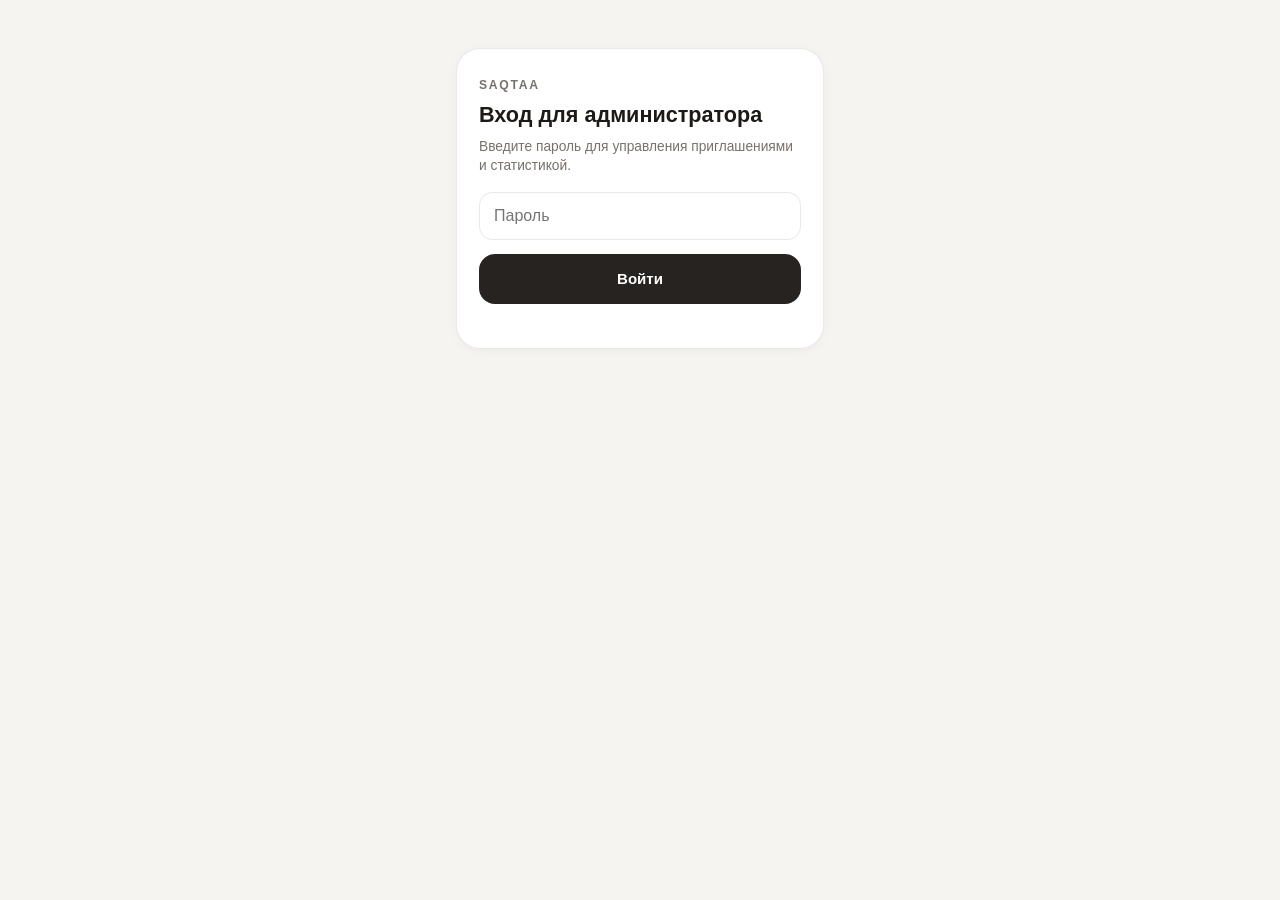
==== admin.html @ 3c988d43 "feat: add 6 new designs (uzatu, uzatu2, tusau2, jubilee, lavender, sunset) and animate all 12 themes" ====
<!DOCTYPE html>
<html lang="ru">
<head>
<meta charset="UTF-8">
<meta name="viewport" content="width=device-width, initial-scale=1, viewport-fit=cover">
<meta name="robots" content="noindex,nofollow">
<meta name="theme-color" content="#F5F4F1">
<meta name="apple-mobile-web-app-capable" content="yes">
<meta name="apple-mobile-web-app-status-bar-style" content="default">
<meta name="apple-mobile-web-app-title" content="SAQTAA">
<link rel="manifest" href="manifest.webmanifest">
<title>SAQTAA · Панель администратора</title>
<meta name="referrer" content="no-referrer">
<style>
:root{
  --bg:#F5F4F1;
  --card:#FFFFFF;
  --card-soft:#FAF9F7;
  --input:#F3F2EE;
  --ink:#1C1917;
  --ink2:#78716C;
  --ink3:#A8A29E;
  --hair:rgba(28,25,23,.09);
  --hair2:rgba(28,25,23,.14);
  --accent:#262320;
  --accent-ink:#FFFFFF;
  --em:#0F4A38;
  --gold:#B98E45;
  --green:#3C9D68;
  --green-bg:#E3F5E9;
  --green-ink:#166534;
  --amber-bg:#FEF3C7;
  --amber-ink:#92400E;
  --muted-bg:#EFECE6;
  --muted-ink:#6B655E;
  --red:#D65A5A;
  --red-ink:#DC2626;
  --shadow:0 2px 10px rgba(28,25,23,.04);
  --nav-bg:rgba(255,255,255,.94);
}
body[data-theme="dark"]{
  --bg:#141312;
  --card:#1E1D1B;
  --card-soft:#252320;
  --input:#2A2825;
  --ink:#F5F4F1;
  --ink2:#A8A29E;
  --ink3:#78716C;
  --hair:rgba(255,255,255,.09);
  --hair2:rgba(255,255,255,.15);
  --accent:#F5F4F1;
  --accent-ink:#1C1917;
  --green-bg:rgba(60,157,104,.18);
  --green-ink:#6EE7B7;
  --amber-bg:rgba(217,119,6,.2);
  --amber-ink:#FCD34D;
  --muted-bg:rgba(255,255,255,.08);
  --muted-ink:#A8A29E;
  --shadow:0 4px 16px rgba(0,0,0,.28);
  --nav-bg:rgba(30,29,27,.94);
}
*{margin:0;padding:0;box-sizing:border-box;-webkit-tap-highlight-color:transparent}
body{
  font-family:-apple-system,BlinkMacSystemFont,"SF Pro Text","Inter","Segoe UI",Roboto,sans-serif;
  background:var(--bg);
  color:var(--ink);
  line-height:1.42;
  padding-bottom:calc(88px + env(safe-area-inset-bottom));
  -webkit-font-smoothing:antialiased;
  transition:background .2s,color .2s;
}
[hidden]{display:none!important}

/* App Shell */
.app-shell{max-width:1080px;margin:0 auto;padding:12px 16px 24px}
.app-topbar{
  display:flex;align-items:center;justify-content:space-between;gap:12px;
  padding:8px 2px 14px;
}
.brand-wrap{display:flex;flex-direction:column}
.brand-logo{font-size:1.25rem;font-weight:800;letter-spacing:.08em;color:var(--ink);line-height:1.1}
.brand-sub{font-size:.78rem;color:var(--ink2);font-weight:500;margin-top:2px}
.top-actions{display:flex;align-items:center;gap:8px}
.icon-pill{
  height:36px;padding:0 12px;border-radius:999px;border:1px solid var(--hair);
  background:var(--card);color:var(--ink);font:inherit;font-size:.78rem;font-weight:600;
  display:inline-flex;align-items:center;gap:6px;cursor:pointer;box-shadow:var(--shadow);
}
.icon-pill:active{transform:scale(.97)}

/* Screen Headers */
.screen-head{display:flex;align-items:center;justify-content:space-between;gap:10px;margin-bottom:14px}
.screen-title{font-size:1.75rem;font-weight:800;letter-spacing:-.02em;color:var(--ink);line-height:1.15}
.back-head{display:flex;align-items:center;justify-content:space-between;gap:10px;margin-bottom:16px}
.back-btn{
  width:38px;height:38px;border-radius:12px;border:1px solid var(--hair);background:var(--card);
  color:var(--ink);display:inline-flex;align-items:center;justify-content:center;cursor:pointer;flex-shrink:0;
}
.back-title{font-size:1.25rem;font-weight:700;color:var(--ink);text-align:center;flex:1}

/* Cards & Surfaces */
.card{
  background:var(--card);border:1px solid var(--hair);border-radius:20px;
  padding:16px;margin-bottom:14px;box-shadow:var(--shadow);
}
.card-flush{
  background:var(--card);border:1px solid var(--hair);border-radius:20px;
  overflow:hidden;margin-bottom:14px;box-shadow:var(--shadow);
}
.section-row{display:flex;align-items:center;justify-content:space-between;margin:18px 2px 10px}
.section-row h2{font-size:1.08rem;font-weight:700;color:var(--ink)}
.section-link{border:0;background:none;color:var(--ink2);font:inherit;font-size:.85rem;font-weight:600;cursor:pointer;display:inline-flex;align-items:center;gap:4px}

/* Home Summary Tiles */
.kpi-grid{display:grid;grid-template-columns:1fr 1fr;gap:12px;margin-bottom:14px}
.kpi-card{
  background:var(--card);border:1px solid var(--hair);border-radius:18px;
  padding:14px 16px;display:flex;align-items:center;gap:12px;box-shadow:var(--shadow);
}
.kpi-ico{
  width:38px;height:38px;border-radius:12px;background:var(--input);color:var(--ink2);
  display:flex;align-items:center;justify-content:center;flex-shrink:0;
}
.kpi-meta span{display:block;font-size:.76rem;color:var(--ink2);font-weight:500}
.kpi-meta b{display:block;font-size:1.5rem;font-weight:800;color:var(--ink);line-height:1.15;margin-top:2px}

/* Primary & Secondary Buttons */
.btn{
  display:flex;align-items:center;justify-content:center;gap:8px;width:100%;
  min-height:50px;border:0;border-radius:16px;font:inherit;font-weight:700;font-size:.94rem;
  cursor:pointer;text-decoration:none;padding:10px 16px;text-align:center;transition:transform .12s,opacity .15s;
}
.btn:active{transform:scale(.98)}
.btn:disabled{opacity:.55;cursor:wait}
.btn.primary{background:var(--accent);color:var(--accent-ink)}
.btn.secondary{background:var(--input);color:var(--ink);border:1px solid var(--hair)}
.btn.outline{background:transparent;color:var(--ink);border:1px solid var(--hair2)}
.btn.emerald{background:#0F4A38;color:#FFFFFF}
.btn.wa{background:#197A42;color:#FFFFFF}
.btn.danger{background:transparent;color:var(--red-ink);border:1px solid rgba(220,38,38,.28)}
.btn-sm{min-height:38px;padding:6px 12px;font-size:.8rem;border-radius:12px;width:auto}

/* Order List Rows (Home & Orders) */
.order-row{
  display:flex;align-items:center;justify-content:space-between;gap:10px;
  padding:14px 16px;border-bottom:1px solid var(--hair);cursor:pointer;transition:background .12s;
}
.order-row:last-child{border-bottom:0}
.order-row:active{background:var(--input)}
.order-row-main{min-width:0;flex:1}
.order-row-title{font-size:.96rem;font-weight:700;color:var(--ink);white-space:nowrap;overflow:hidden;text-overflow:ellipsis}
.order-row-sub{font-size:.78rem;color:var(--ink2);margin-top:3px;display:flex;align-items:center;gap:8px;flex-wrap:wrap}
.order-row-right{display:flex;align-items:center;gap:8px;flex-shrink:0}
.pill{font-size:.72rem;font-weight:700;padding:4px 10px;border-radius:999px;white-space:nowrap}
.pill.active{background:var(--green-bg);color:var(--green-ink)}
.pill.draft{background:var(--amber-bg);color:var(--amber-ink)}
.pill.done{background:var(--muted-bg);color:var(--muted-ink)}
.chev{color:var(--ink3);font-size:1.05rem;line-height:1}

/* Expanded Order Card in Orders Tab */
.order-card{
  background:var(--card);border:1px solid var(--hair);border-radius:18px;
  padding:14px 16px;margin-bottom:10px;box-shadow:var(--shadow);
}
.order-card-top{display:flex;align-items:flex-start;justify-content:space-between;gap:10px;cursor:pointer}
.order-card-actions{
  display:grid;grid-template-columns:repeat(2,1fr);gap:8px;
  margin-top:12px;padding-top:12px;border-top:1px solid var(--hair);
}
.act-btn{
  min-height:40px;border-radius:12px;border:1px solid var(--hair);background:var(--card-soft);
  color:var(--ink);font:inherit;font-size:.78rem;font-weight:600;cursor:pointer;
  display:flex;align-items:center;justify-content:center;gap:5px;text-decoration:none;padding:6px 8px;
}
.act-btn.dark{background:var(--accent);color:var(--accent-ink);border-color:transparent}
.act-btn.wa{background:var(--green-bg);color:var(--green-ink);border-color:transparent}
.act-btn.del{color:var(--red-ink);grid-column:1/-1}

/* Search & Filter Chips */
.search-wrap{position:relative;margin-bottom:12px}
.search-wrap svg{position:absolute;left:14px;top:50%;transform:translateY(-50%);color:var(--ink2);pointer-events:none}
.search-input{
  width:100%;height:46px;border-radius:14px;border:1px solid var(--hair);
  background:var(--card);color:var(--ink);padding:0 14px 0 40px;font:inherit;font-size:16px;
}
.chips{display:flex;gap:8px;overflow-x:auto;padding-bottom:4px;margin-bottom:12px;scrollbar-width:none}
.chips::-webkit-scrollbar{display:none}
.chip{
  border:1px solid var(--hair);background:var(--card);color:var(--ink2);
  border-radius:999px;padding:7px 14px;font:inherit;font-size:.8rem;font-weight:600;
  cursor:pointer;white-space:nowrap;flex-shrink:0;
}
.chip.on{background:var(--accent);color:var(--accent-ink);border-color:var(--accent)}

/* Forms & Inputs */
label.lbl{display:block;font-size:.78rem;font-weight:600;color:var(--ink2);margin:12px 0 6px}
label.lbl:first-child{margin-top:0}
input.inp,select.inp,textarea.inp{
  width:100%;min-height:48px;border:1px solid var(--hair);border-radius:14px;
  padding:10px 14px;font:inherit;font-size:16px;background:var(--card);color:var(--ink);
}
textarea.inp{min-height:96px;resize:vertical;line-height:1.45}
textarea.inp.inp-wrap{min-height:52px;resize:none;overflow:hidden;overflow-wrap:anywhere}
textarea.inp.inp-url{min-height:74px;resize:vertical;word-break:break-all;font-size:16px;line-height:1.45}
.srv-info-box{
  display:flex;align-items:center;justify-content:space-between;gap:10px;
  margin-top:10px;padding:10px 12px;border-radius:12px;
  background:var(--card-soft);border:1px solid var(--hair);font-size:.78rem;color:var(--ink2);
}
.srv-info-box button{
  flex-shrink:0;border:1px solid var(--hair);background:var(--card);color:var(--ink);
  border-radius:10px;padding:6px 10px;font:inherit;font-size:.75rem;font-weight:700;cursor:pointer;
}
input.inp:focus,select.inp:focus,textarea.inp:focus{outline:2px solid var(--accent);outline-offset:1px}
.row2{display:grid;grid-template-columns:1fr 1fr;gap:10px}
@media(max-width:460px){.row2{grid-template-columns:1fr}}
.row3{display:grid;grid-template-columns:1fr 1fr 1fr;gap:8px}
@media(max-width:540px){.row3{grid-template-columns:1fr}}
.hint{font-size:.75rem;color:var(--ink2);margin-top:6px;line-height:1.45}

/* Visual Template Picker Grid */
.tpl-grid{display:grid;grid-template-columns:repeat(2,1fr);gap:8px;margin-bottom:4px}
@media(min-width:600px){.tpl-grid{grid-template-columns:repeat(3,1fr)}}
.tpl-card{
  display:flex;align-items:center;gap:9px;text-align:left;
  padding:10px 11px;border-radius:14px;border:1.5px solid var(--hair);
  background:var(--card-soft);color:var(--ink);cursor:pointer;font:inherit;
  transition:border-color .15s,background .15s,transform .12s;
}
.tpl-card:active{transform:scale(.97)}
.tpl-card.on{
  border-color:var(--accent);background:var(--card);
  box-shadow:0 0 0 1px var(--accent),0 4px 12px rgba(0,0,0,.06);
}
.tpl-swatch{width:22px;height:22px;border-radius:50%;flex-shrink:0;border:1.5px solid rgba(255,255,255,.7);box-shadow:0 1px 4px rgba(0,0,0,.18)}
.tpl-info{min-width:0}
.tpl-name{display:block;font-size:.82rem;font-weight:700;line-height:1.15;white-space:nowrap;overflow:hidden;text-overflow:ellipsis}
.tpl-sub{display:block;font-size:.69rem;color:var(--ink2);margin-top:2px;white-space:nowrap;overflow:hidden;text-overflow:ellipsis}

/* Mobile Photo Picker */
.photo-drop{
  position:relative;display:flex;align-items:center;justify-content:center;gap:8px;
  min-height:52px;padding:12px 14px;border-radius:14px;
  border:1.5px dashed var(--hair2);background:var(--card-soft);
  color:var(--ink);font-size:.88rem;font-weight:700;cursor:pointer;text-align:center;
}
.photo-drop input[type=file]{position:absolute;inset:0;opacity:0;cursor:pointer;width:100%;height:100%}

/* Segmented Control (Language, RSVP) */
.seg{
  display:flex;gap:4px;background:var(--input);padding:4px;border-radius:14px;border:1px solid var(--hair);
}
.seg button{
  flex:1;min-height:40px;border:0;border-radius:11px;background:transparent;color:var(--ink2);
  font:inherit;font-size:.82rem;font-weight:600;cursor:pointer;padding:6px 8px;transition:all .15s;
}
.seg button.on{background:var(--accent);color:var(--accent-ink);box-shadow:0 1px 4px rgba(0,0,0,.12)}

/* Accordion for Advanced Constructor Fields */
.acc-btn{
  width:100%;display:flex;align-items:center;justify-content:space-between;gap:10px;
  background:var(--card);border:1px solid var(--hair);border-radius:16px;
  padding:14px 16px;font:inherit;font-size:.9rem;font-weight:700;color:var(--ink);
  cursor:pointer;margin-bottom:10px;box-shadow:var(--shadow);
}
.acc-body{padding-top:4px}
.prow{border:1px dashed var(--hair2);border-radius:14px;padding:12px;margin-bottom:10px;position:relative;background:var(--card-soft)}
.prow-acts{position:absolute;top:8px;right:8px;display:flex;align-items:center;gap:2px}
.prow-acts button{width:30px;height:30px;border:0;background:var(--card);border-radius:8px;font-size:.86rem;color:var(--ink2);cursor:pointer;display:inline-flex;align-items:center;justify-content:center;border:1px solid var(--hair)}
.prow-acts .del{color:var(--red-ink)}
.prow input{margin-bottom:6px;min-height:42px}
.prow .tm{max-width:130px}
.lblock+.lblock{border-top:1px dashed var(--hair2);margin-top:14px;padding-top:14px}
.lh{font-weight:700;color:var(--ink);font-size:.86rem;margin-bottom:6px}
.ptag{display:inline-block;font-size:.68rem;font-weight:700;color:var(--gold);margin:4px 0 2px}
.photo-preview{display:none;max-width:100%;max-height:180px;object-fit:contain;border-radius:12px;margin-top:10px;border:1px solid var(--hair)}

/* Editor Desktop Grid & Fullscreen Mobile Preview */
.editor-layout{display:grid;grid-template-columns:minmax(0,1fr) 390px;gap:18px;align-items:start}
.preview-panel{position:sticky;top:16px}
.preview-frame{width:100%;height:74vh;max-height:760px;border:1px solid var(--hair);border-radius:22px;background:#fff;overflow:hidden;box-shadow:var(--shadow)}
.preview-frame iframe{width:100%;height:100%;border:0;background:#fff}
.ed-sticky-bar{display:none}
@media(max-width:880px){
  .editor-layout{grid-template-columns:1fr}
  .preview-panel.mob-hidden{display:none}
  .preview-panel:not(.mob-hidden){
    position:fixed;inset:0;z-index:90;background:var(--bg);
    padding:calc(12px + env(safe-area-inset-top)) 12px calc(12px + env(safe-area-inset-bottom));
    display:flex;flex-direction:column;
  }
  .preview-panel:not(.mob-hidden) .card{
    flex:1;margin:0;display:flex;flex-direction:column;height:100%;padding:12px;
  }
  .preview-panel:not(.mob-hidden) .preview-frame{
    flex:1;height:auto;max-height:none;min-height:0;
  }
  .ed-sticky-bar{
    position:fixed;left:0;right:0;bottom:calc(62px + env(safe-area-inset-bottom));z-index:45;
    padding:8px 14px;background:var(--nav-bg);border-top:1px solid var(--hair);
    display:grid;grid-template-columns:1fr 1.5fr;gap:8px;
    backdrop-filter:blur(12px);-webkit-backdrop-filter:blur(12px);
  }
  .ed-sticky-bar[hidden]{display:none!important}
  body.has-ed-bar{padding-bottom:calc(150px + env(safe-area-inset-bottom))}
}
body.preview-open{overflow:hidden}
body.kb-open .bottom-nav,body.kb-open .ed-sticky-bar{display:none!important}

/* Statistics Screen (Donut + Breakdown + Guest List) */
.donut-card{display:flex;align-items:center;justify-content:space-between;gap:16px}
.donut-left h3{font-size:.85rem;font-weight:600;color:var(--ink2)}
.donut-total{font-size:2.4rem;font-weight:800;color:var(--ink);line-height:1.1;margin:4px 0}
.donut-sub{font-size:.8rem;color:var(--ink2)}
.donut-svg-wrap{position:relative;width:118px;height:118px;flex-shrink:0}
.donut-center{
  position:absolute;inset:0;display:flex;align-items:center;justify-content:center;
  font-size:1.35rem;font-weight:800;color:var(--ink);
}
.stat-legend{margin-top:16px;padding-top:14px;border-top:1px solid var(--hair);display:grid;gap:10px}
.stat-leg-row{display:flex;align-items:center;justify-content:space-between;font-size:.9rem}
.stat-leg-lbl{display:flex;align-items:center;gap:10px;color:var(--ink);font-weight:500}
.dot{width:10px;height:10px;border-radius:50%;flex-shrink:0}
.dot.yes{background:var(--green)}.dot.no{background:var(--red)}.dot.maybe{background:#B5B1AA}
.stat-leg-val{display:flex;align-items:center;gap:16px;font-variant-numeric:tabular-nums}
.stat-leg-val b{color:var(--ink);font-weight:700}
.stat-leg-val span{color:var(--ink2);font-size:.84rem;min-width:36px;text-align:right}

.menu-row{
  display:flex;align-items:center;justify-content:space-between;gap:12px;
  padding:15px 16px;border-bottom:1px solid var(--hair);cursor:pointer;
  background:transparent;border-left:0;border-right:0;border-top:0;width:100%;text-align:left;font:inherit;color:var(--ink);
}
.menu-row:last-child{border-bottom:0}
.menu-row:active{background:var(--input)}
.menu-row-l{display:flex;align-items:center;gap:12px;font-weight:600;font-size:.94rem}
.menu-row-r{display:flex;align-items:center;gap:6px;color:var(--ink2);font-size:.85rem}
.menu-row.danger{color:var(--red-ink)}

/* Guest list inside Stats */
.guest-row{
  display:flex;align-items:center;justify-content:space-between;gap:10px;
  padding:12px 0;border-bottom:1px solid var(--hair);
}
.guest-row:last-child{border-bottom:0}
.guest-name{font-size:.92rem;font-weight:700;color:var(--ink)}
.guest-meta{font-size:.76rem;color:var(--ink2);margin-top:2px}
.guest-del{border:0;background:none;color:var(--ink3);font-size:1rem;cursor:pointer;padding:6px}

/* Bottom Navigation (5 Tabs matching mockup) */
.bottom-nav{
  position:fixed;left:0;right:0;bottom:0;z-index:50;
  background:var(--nav-bg);backdrop-filter:blur(14px);-webkit-backdrop-filter:blur(14px);
  border-top:1px solid var(--hair);
  display:grid;grid-template-columns:repeat(5,1fr);
  padding:6px 4px calc(8px + env(safe-area-inset-bottom));
}
.bottom-nav button{
  border:0;background:none;color:var(--ink2);font:inherit;
  display:flex;flex-direction:column;align-items:center;justify-content:center;gap:3px;
  padding:4px 2px;cursor:pointer;position:relative;
}
.bottom-nav button svg{width:22px;height:22px;stroke:currentColor;fill:none;stroke-width:1.85}
.bottom-nav button span{font-size:.66rem;font-weight:600}
.bottom-nav button.on{color:var(--ink)}
.bottom-nav button.on span{font-weight:800}
.bottom-nav button.on svg{stroke-width:2.3}

/* Login Gate */
.gate{max-width:400px;margin:48px auto;padding:0 16px}
.gate-card{background:var(--card);border:1px solid var(--hair);border-radius:24px;padding:28px 22px;box-shadow:var(--shadow)}
.gate-card h2{font-size:1.35rem;font-weight:800;margin-bottom:6px;color:var(--ink)}
.gate-card p{font-size:.86rem;color:var(--ink2);margin-bottom:16px}

/* Toast & Errors */
.err{color:var(--red-ink);font-weight:600;font-size:.84rem;margin-top:8px}
.ok{color:var(--green-ink);font-weight:600;font-size:.84rem;margin-top:8px}
.out-area{width:100%;min-height:66px;font-size:.76rem;word-break:break-all;border:1px solid var(--hair);border-radius:12px;padding:10px;background:var(--input);color:var(--ink);font-family:monospace}
.toast{
  position:fixed;left:50%;bottom:calc(82px + env(safe-area-inset-bottom));translate:-50% 0;
  background:var(--ink);color:var(--bg);padding:10px 18px;border-radius:999px;
  font-size:.84rem;font-weight:600;opacity:0;pointer-events:none;transition:opacity .22s;
  z-index:80;max-width:90vw;text-align:center;box-shadow:0 8px 24px rgba(0,0,0,.22);
}
.toast.show{opacity:1}

/* Dress code visual editor */
.dc-wrap{margin-top:16px;padding-top:14px;border-top:1px dashed var(--hair2)}
.dc-auto-box,.dc-off-box{margin-top:10px;padding:12px 14px;border:1px solid var(--hair);border-radius:14px;background:var(--card-soft);display:flex;flex-direction:column;gap:10px}
.dc-auto-top{display:flex;align-items:center;justify-content:space-between;gap:8px;flex-wrap:wrap}
.dc-auto-title{font-size:.86rem;font-weight:700;color:var(--ink)}
.dc-auto-dots{display:flex;flex-wrap:wrap;gap:12px}
.dc-auto-dot{display:flex;align-items:center;gap:6px;font-size:.78rem;color:var(--ink2);font-weight:600}
.dc-pearl-mini{width:22px;height:22px;border-radius:50%;border:1.5px solid rgba(217,188,127,.85);box-shadow:0 3px 7px -2px rgba(0,0,0,.35),inset 0 1.5px 3px rgba(255,255,255,.65);flex-shrink:0}
.dc-sw-list{display:flex;flex-direction:column;gap:8px;margin-top:8px}
.dc-sw-row{display:grid;grid-template-columns:38px 1fr 1fr 32px;gap:8px;align-items:center;padding:8px;border:1px solid var(--hair);border-radius:12px;background:var(--card-soft)}
@media(max-width:440px){.dc-sw-row{grid-template-columns:36px 1fr 30px}.dc-sw-row .dc-sw-kz{grid-column:2/3}}
.dc-sw-pick{width:34px;height:34px;border-radius:50%;border:2px solid rgba(217,188,127,.9);box-shadow:0 4px 10px -3px rgba(0,0,0,.4),inset 0 2px 4px rgba(255,255,255,.65);cursor:pointer;position:relative;overflow:hidden;display:block;flex-shrink:0}
.dc-sw-pick input[type=color]{position:absolute;inset:-6px;width:48px;height:48px;opacity:0;cursor:pointer;border:0;padding:0}
.dc-sw-del{width:30px;height:30px;border-radius:8px;border:1px solid var(--hair);background:var(--card);color:var(--ink2);font-size:.9rem;cursor:pointer;display:grid;place-items:center}
.dc-sw-del:hover{color:var(--red-ink);border-color:var(--red-ink)}
.dc-acts{display:flex;flex-wrap:wrap;gap:8px;margin-top:10px}
</style>
</head>
<body>

<!-- ==================== ЭКРАН ВХОДА ==================== -->
<section class="gate" id="gate">
  <form class="gate-card" id="gateForm" autocomplete="off">
    <div style="font-size:.76rem;letter-spacing:.14em;font-weight:800;color:var(--ink2);margin-bottom:6px">SAQTAA</div>
    <h2>Вход для администратора</h2>
    <p id="gateHint">Введите пароль для управления приглашениями и статистикой.</p>
    <input class="inp" id="gatePw" type="password" placeholder="Пароль" autocomplete="current-password" required>
    <button class="btn primary" id="gateBtn" type="submit" style="margin-top:14px">Войти</button>
    <p class="err" id="gateErr" role="alert"></p>
    <textarea id="gateOut" class="out-area" readonly hidden style="margin-top:10px"></textarea>
  </form>
</section>

<!-- ==================== ОСНОВНОЕ ПРИЛОЖЕНИЕ ==================== -->
<main class="app-shell" id="appMain" hidden>

  <!-- Верхняя шапка -->
  <header class="app-topbar">
    <div class="brand-wrap">
      <div class="brand-logo">SAQTAA</div>
      <div class="brand-sub" id="topSub">Администратор</div>
    </div>
    <div class="top-actions">
      <button type="button" class="icon-pill" id="topPreviewBtn" hidden>👁️ Предпросмотр</button>
      <button type="button" class="icon-pill" id="topThemeBtn" title="Сменить тему">🌙</button>
    </div>
  </header>

  <!-- ==================== 1. ГЛАВНАЯ ==================== -->
  <section id="screenHome">
    <div class="screen-head">
      <h1 class="screen-title">Приглашения</h1>
    </div>

    <div class="kpi-grid">
      <div class="kpi-card">
        <div class="kpi-ico">
          <svg width="20" height="20" viewBox="0 0 24 24" fill="none" stroke="currentColor" stroke-width="1.9"><path d="M12 2L2 7l10 5 10-5-10-5z"/><path d="M2 17l10 5 10-5"/><path d="M2 12l10 5 10-5"/></svg>
        </div>
        <div class="kpi-meta">
          <span>Всего</span>
          <b id="homeTotalCount">0</b>
        </div>
      </div>
      <div class="kpi-card">
        <div class="kpi-ico">
          <svg width="20" height="20" viewBox="0 0 24 24" fill="none" stroke="currentColor" stroke-width="1.9"><circle cx="12" cy="12" r="9"/><path d="M9 12l2 2 4-4"/></svg>
        </div>
        <div class="kpi-meta">
          <span>Активных</span>
          <b id="homeActiveCount">0</b>
        </div>
      </div>
    </div>

    <button type="button" class="btn primary" id="homeCreateBtn">
      <svg width="18" height="18" viewBox="0 0 24 24" fill="none" stroke="currentColor" stroke-width="2.4"><path d="M12 5v14M5 12h14"/></svg>
      Создать приглашение
    </button>

    <div class="section-row">
      <h2>Последние заказы</h2>
      <button type="button" class="section-link" id="homeAllOrdersBtn">Все <span>›</span></button>
    </div>

    <div class="card-flush" id="homeRecentList">
      <div style="padding:20px;text-align:center;color:var(--ink2);font-size:.86rem">Заказов пока нет</div>
    </div>
  </section>

  <!-- ==================== 2. ЗАКАЗЫ ==================== -->
  <section id="screenOrders" hidden>
    <div class="screen-head">
      <h1 class="screen-title">Заказы</h1>
      <button type="button" class="btn secondary btn-sm" id="syncCloudHist">☁️ С сервера</button>
    </div>

    <div class="search-wrap">
      <svg width="18" height="18" viewBox="0 0 24 24" fill="none" stroke="currentColor" stroke-width="2"><circle cx="11" cy="11" r="7"/><path d="M21 21l-4.35-4.35"/></svg>
      <input class="search-input" id="histSearch" type="search" placeholder="Поиск по названию, дате или email…" autocomplete="off">
    </div>

    <div class="chips" id="orderFilterSeg">
      <button type="button" class="chip on" data-of="all">Все</button>
      <button type="button" class="chip" data-of="active">Активные</button>
      <button type="button" class="chip" data-of="draft">Черновики</button>
      <button type="button" class="chip" data-of="done">Завершённые</button>
    </div>

    <div id="historyList"></div>
  </section>

  <!-- ==================== 3. СОЗДАТЬ / РЕДАКТОР ==================== -->
  <section id="screenEditor" hidden>
    <div class="back-head">
      <button type="button" class="back-btn" id="edBackBtn" aria-label="Назад">
        <svg width="20" height="20" viewBox="0 0 24 24" fill="none" stroke="currentColor" stroke-width="2.2"><path d="M15 18l-6-6 6-6"/></svg>
      </button>
      <div class="back-title" id="activeOrderBadge">Создать приглашение</div>
      <button type="button" class="btn secondary btn-sm" id="fillDemoBtn">⚡ Пример</button>
    </div>

    <div class="editor-layout">
      <div>
        <!-- Основная карточка как на макете -->
        <div class="card">
          <label class="lbl" for="tpl">Шаблон</label>
          <div class="tpl-grid" id="tplGrid">
            <button type="button" class="tpl-card on" data-tpl="luxury"><span class="tpl-swatch" style="background:linear-gradient(135deg,#0B1511,#D9BC7F)"></span><span class="tpl-info"><span class="tpl-name">Luxury</span><span class="tpl-sub">Свадьба · Королевский</span></span></button>
            <button type="button" class="tpl-card" data-tpl="floral"><span class="tpl-swatch" style="background:linear-gradient(135deg,#7B2C3E,#F2C5B8)"></span><span class="tpl-info"><span class="tpl-name">Floral</span><span class="tpl-sub">Свадьба · Цветы</span></span></button>
            <button type="button" class="tpl-card" data-tpl="qazaq"><span class="tpl-swatch" style="background:linear-gradient(135deg,#7C2230,#D9BC7F)"></span><span class="tpl-info"><span class="tpl-name">Qazaq</span><span class="tpl-sub">Той · Орнамент</span></span></button>
            <button type="button" class="tpl-card" data-tpl="editorial"><span class="tpl-swatch" style="background:linear-gradient(135deg,#141414,#F3EFE5)"></span><span class="tpl-info"><span class="tpl-name">Editorial</span><span class="tpl-sub">Юбилей · Журнал</span></span></button>
            <button type="button" class="tpl-card" data-tpl="emerald"><span class="tpl-swatch" style="background:linear-gradient(135deg,#0E4D3C,#D9BC7F)"></span><span class="tpl-info"><span class="tpl-name">Emerald</span><span class="tpl-sub">День рождения</span></span></button>
            <button type="button" class="tpl-card" data-tpl="tusau"><span class="tpl-swatch" style="background:linear-gradient(135deg,#734B18,#F3D08A)"></span><span class="tpl-info"><span class="tpl-name">Tusau</span><span class="tpl-sub">Тұсау кесер</span></span></button>
            <button type="button" class="tpl-card" data-tpl="uzatu"><span class="tpl-swatch" style="background:linear-gradient(135deg,#ECDAD0,#AF7C48)"></span><span class="tpl-info"><span class="tpl-name">Қыз ұзату</span><span class="tpl-sub">Шёлк · Шолпы</span></span></button>
            <button type="button" class="tpl-card" data-tpl="uzatu2"><span class="tpl-swatch" style="background:linear-gradient(135deg,#4D1628,#E9C496)"></span><span class="tpl-info"><span class="tpl-name">Қыз ұзату 2</span><span class="tpl-sub">Гранат · Шымылдық</span></span></button>
            <button type="button" class="tpl-card" data-tpl="tusau2"><span class="tpl-swatch" style="background:linear-gradient(135deg,#E1EEF6,#17324A)"></span><span class="tpl-info"><span class="tpl-name">Тұсаукесер 2</span><span class="tpl-sub">Ақ жол · Шаңырақ</span></span></button>
            <button type="button" class="tpl-card" data-tpl="jubilee"><span class="tpl-swatch" style="background:linear-gradient(135deg,#FAF6EE,#A57F3E)"></span><span class="tpl-info"><span class="tpl-name">Юбилей · Жемчуг</span><span class="tpl-sub">Классика · Золото</span></span></button>
            <button type="button" class="tpl-card" data-tpl="lavender"><span class="tpl-swatch" style="background:linear-gradient(135deg,#EFE6F6,#9B6FB0)"></span><span class="tpl-info"><span class="tpl-name">ДР · Лаванда</span><span class="tpl-sub">Пастель · Бабочки</span></span></button>
            <button type="button" class="tpl-card" data-tpl="sunset"><span class="tpl-swatch" style="background:linear-gradient(135deg,#F7DFC9,#C45E2C)"></span><span class="tpl-info"><span class="tpl-name">ДР · Закат</span><span class="tpl-sub">Golden Hour · Терракота</span></span></button>
          </div>
          <select class="inp" id="tpl" hidden>
            <option value="luxury">Luxury · свадьба</option>
            <option value="floral">Floral · свадьба</option>
            <option value="qazaq">Qazaq · семейный той</option>
            <option value="editorial">Editorial · юбилей</option>
            <option value="emerald">Emerald · день рождения</option>
            <option value="tusau">Tusau · тұсау кесер</option>
            <option value="uzatu">Қыз ұзату · Шёлк</option>
            <option value="uzatu2">Қыз ұзату 2 · Алтын Ұя</option>
            <option value="tusau2">Тұсаукесер 2 · Ақ жол</option>
            <option value="jubilee">Юбилей · Жемчуг</option>
            <option value="lavender">ДР · Лаванда</option>
            <option value="sunset">ДР · Закат</option>
          </select>

          <label class="lbl">Язык</label>
          <div class="seg" id="langSeg">
            <button type="button" data-l="ru" class="on">Русский</button>
            <button type="button" data-l="kz">Қазақша</button>
            <button type="button" data-l="both">Оба</button>
          </div>

          <label class="lbl" for="n">Название события / Имена</label>
          <input class="inp" id="n" type="text" maxlength="120" placeholder="Например: Ерасыл & Аяулым" autocomplete="off">

          <div id="bigWrap" hidden>
            <label class="lbl" for="b">Возраст юбиляра на обложке</label>
            <input class="inp" id="b" type="text" maxlength="4" placeholder="50" inputmode="numeric">
          </div>

          <label class="lbl" for="d">Дата мероприятия</label>
          <input class="inp" id="d" type="date">

          <div class="row2">
            <div>
              <label class="lbl" for="s">Время начала</label>
              <input class="inp" id="s" type="time">
            </div>
            <div>
              <label class="lbl" for="e">Окончание</label>
              <input class="inp" id="e" type="time">
            </div>
          </div>

          <label class="lbl" for="ve">Место проведения (зал / ресторан)</label>
          <input class="inp" id="ve" type="text" maxlength="120" placeholder="Ресторан «Салтанат»" autocomplete="off">

          <label class="lbl" for="ad">Адрес (город, улица)</label>
          <textarea class="inp inp-wrap" id="ad" rows="2" maxlength="160" placeholder="г. Алматы, пр. Достык, 180" autocomplete="off"></textarea>

          <!-- Дресс-код: всегда на виду, можно редактировать или убрать полностью -->
          <div class="dc-wrap">
            <label class="lbl" style="margin-top:0">👗 Дресс-код для гостей</label>
            <div class="seg" id="dcSeg">
              <button type="button" data-dc="auto" class="on">По шаблону</button>
              <button type="button" data-dc="custom">✏️ Изменить</button>
              <button type="button" data-dc="off">🚫 Убрать</button>
            </div>

            <div class="dc-auto-box" id="dcAutoBox">
              <div class="dc-auto-top">
                <span class="dc-auto-title" id="dcAutoTitle">Дресс-код: Black Tie &amp; Gold</span>
                <button type="button" class="btn secondary btn-sm" id="dcEditFromAutoBtn" style="min-height:34px;padding:6px 12px;font-size:.78rem">✏️ Редактировать</button>
              </div>
              <div class="dc-auto-dots" id="dcAutoDots"></div>
            </div>

            <div id="dcCustomBox" hidden style="margin-top:10px;padding:12px;border:1px dashed var(--hair2);border-radius:14px">
              <label class="lbl" for="dcPal" style="margin-top:0">Готовая палитра оттенков</label>
              <select class="inp" id="dcPal">
                <option value="">По выбранному шаблону</option>
                <option value="gold">Изумруд · Золото · Шампань (Luxury)</option>
                <option value="pastel">Пудра · Айвори · Шалфей (Floral)</option>
                <option value="bordo">Бордо · Золото · Молочный (Qazaq)</option>
                <option value="mono">Монохром: Чёрный · Серебро (Editorial)</option>
                <option value="emerald">Изумруд · Золото · Жемчуг (Emerald)</option>
                <option value="warm">Тёплый: Крем · Медовый · Терракота (Tusau)</option>
                <option value="uzatu">Айвори · Пыльная роза · Шампань (Қыз ұзату)</option>
                <option value="uzatu2">Гранат · Шампань · Жемчуг (Қыз ұзату 2)</option>
                <option value="tusau2">Белый шёлк · Золото · Небесный (Тұсаукесер)</option>
                <option value="jubilee">Айвори · Золото · Олива (Юбилей · Жемчуг)</option>
                <option value="lavender">Лаванда · Жемчуг · Роза (Лаванда)</option>
                <option value="sunset">Терракота · Крем · Олива (Закат)</option>
                <option value="none">Без кружков (только текст дресс-кода)</option>
              </select>

              <label class="lbl" for="dcRu">Заголовок (RU)</label>
              <input class="inp" id="dcRu" type="text" maxlength="80" placeholder="Дресс-код: Black Tie & Gold" autocomplete="off">
              <label class="lbl" for="dcKz">Атауы (ҚАЗ)</label>
              <input class="inp" id="dcKz" type="text" maxlength="80" placeholder="Дресс-код: Классика және алтын" autocomplete="off">

              <label class="lbl" for="dcSubRu">Подзаголовок (RU, можно очистить)</label>
              <input class="inp" id="dcSubRu" type="text" maxlength="140" placeholder="Будем признательны, если вы поддержите оттенки торжества:" autocomplete="off">
              <label class="lbl" for="dcSubKz">Қосымша мәтін (ҚАЗ, бос қалдыруға болады)</label>
              <input class="inp" id="dcSubKz" type="text" maxlength="140" placeholder="Мереке реңктерін қолдасаңыз, риза боламыз:" autocomplete="off">

              <label class="lbl">Кружки оттенков (нажмите на кружок, чтобы выбрать цвет)</label>
              <div class="dc-sw-list" id="dcSwList"></div>
              <div class="dc-acts">
                <button type="button" class="btn secondary btn-sm" id="dcAddSwBtn" style="min-height:36px">+ Добавить цвет</button>
                <button type="button" class="btn secondary btn-sm" id="dcClearSwBtn" style="min-height:36px">Убрать кружки</button>
                <button type="button" class="btn secondary btn-sm" id="dcResetTplBtn" style="min-height:36px">↺ Сбросить по шаблону</button>
              </div>
            </div>

            <div class="dc-off-box" id="dcOffBox" hidden>
              <span style="font-size:.84rem;color:var(--ink2)">🚫 Дресс-код полностью убран — этот блок не будет отображаться в приглашении.</span>
            </div>
          </div>
        </div>

        <!-- Раскрывающийся блок: Фото, 2ГИС, Тексты и Программа -->
        <button type="button" class="acc-btn" id="accMediaBtn">
          <span>📸 Фото, 2ГИС, тексты и программа</span>
          <span id="accMediaChev">▾</span>
        </button>
        <div class="card acc-body" id="accMediaWrap" hidden>
          <label class="lbl" for="photoFile" style="margin-top:0">Фотография с телефона</label>
          <div class="photo-drop">
            <span>📷 Выбрать фото из галереи</span>
            <input id="photoFile" type="file" accept="image/*">
          </div>
          <img id="photoPreview" class="photo-preview" alt="Предпросмотр фото">
          <p class="hint" id="photoStatus">Выберите фото — оно сожмётся и автоматически загрузится на Google Диск.</p>
          <div style="display:flex;gap:8px;flex-wrap:wrap;margin-top:8px">
            <button class="btn secondary btn-sm" id="retryPhotoBtn" type="button" hidden>🔄 Повторить в облако</button>
            <button class="btn secondary btn-sm" id="clearPhoto" type="button">🗑️ Убрать фото</button>
          </div>

          <label class="lbl" for="p">Прямая ссылка на фото (подставляется сама)</label>
          <textarea class="inp inp-wrap" id="p" rows="2" placeholder="https://…/photo.jpg" inputmode="url" autocomplete="off"></textarea>

          <label class="lbl" for="g">Ссылка 2ГИС (необязательно)</label>
          <textarea class="inp inp-wrap" id="g" rows="2" placeholder="https://go.2gis.com/…" inputmode="url" autocomplete="off"></textarea>

          <label class="lbl" for="h">Хештег (необязательно)</label>
          <input class="inp" id="h" type="text" maxlength="60" placeholder="#SAQTAA2026" autocomplete="off">

          <div style="margin-top:14px;padding-top:14px;border-top:1px dashed var(--hair2)">
            <div id="txt"></div>
            <p class="hint">Подсказка: <code>{names}</code> в тексте автоматически заменится на имена.</p>
          </div>

          <div style="margin-top:14px;padding-top:14px;border-top:1px dashed var(--hair2)">
            <label class="lbl" style="margin-top:0">Программа вечера</label>
            <div id="prog"></div>
            <button class="btn secondary" id="addRow" type="button" style="min-height:42px">+ Добавить пункт программы</button>
          </div>
        </div>

        <!-- Раскрывающийся блок: RSVP и Email клиента -->
        <button type="button" class="acc-btn" id="accRsvpBtn">
          <span>✉️ Ответы гостей (RSVP) и почта клиента</span>
          <span id="accRsvpChev">▾</span>
        </button>
        <div class="card acc-body" id="accRsvpWrap" hidden>
          <label class="lbl">Способ сбора ответов</label>
          <div class="seg" id="rsvpSeg" style="flex-wrap:wrap">
            <button type="button" data-r="saqtaa" class="on">Gmail SAQTAA</button>
            <button type="button" data-r="ejs">EmailJS</button>
            <button type="button" data-r="none">Без RSVP</button>
          </div>

          <div id="rsvpEmailCommon">
            <label class="lbl" for="clientEmail">Email клиента (куда приходят ответы гостей)</label>
            <input class="inp" id="clientEmail" type="email" placeholder="client@gmail.com" inputmode="email" autocomplete="off">
            <p class="hint">Клиенту не нужна регистрация — письма с ответами приходят автоматически.</p>
          </div>

          <div class="srv-info-box" id="rsvpSrvInfo">
            <span id="rsvpSrvInfoTxt">✓ Сервер SAQTAA подключён</span>
            <button type="button" id="goToRsvpSettingsBtn">⚙️ Настройки</button>
          </div>

          <div style="margin-top:12px;padding-top:12px;border-top:1px dashed var(--hair2)">
            <label class="lbl" for="old">Загрузить данные из старой ссылки</label>
            <textarea class="inp inp-wrap" id="old" rows="2" placeholder="https://…/invite.html#…" autocomplete="off"></textarea>
            <button class="btn secondary btn-sm" id="loadOld" type="button" style="min-height:42px;margin-top:8px;width:100%">Загрузить из ссылки</button>
            <p class="err" id="oldErr" hidden></p>
          </div>
        </div>

        <div style="display:none"><input id="base" type="url" autocomplete="off"></div>

        <!-- Главные кнопки создания -->
        <button class="btn primary" id="make" type="button" style="min-height:54px;font-size:1rem">Создать</button>
        <button class="btn secondary" id="saveDraftBtn" type="button" style="margin-top:8px">Сохранить как черновик</button>
        <p class="err" id="mkErr" hidden></p>
        <p class="hint" id="saveState" style="text-align:center;margin-top:8px">Автосохранение включено</p>

        <!-- Результат (ссылки для клиента) -->
        <div class="card" id="result" style="margin-top:14px" hidden>
          <label class="lbl" for="out" style="margin-top:0">🔗 Ссылка приглашения (для гостей)</label>
          <textarea id="out" class="out-area" readonly></textarea>
          <p class="ok" id="len"></p>
          <div class="row2" style="margin-top:8px">
            <button class="btn secondary btn-sm" id="copy" type="button" style="width:100%;min-height:44px">📋 Скопировать</button>
            <a class="btn secondary btn-sm" id="open" target="_blank" rel="noopener" style="width:100%;min-height:44px">👁️ Открыть</a>
          </div>
          <div class="row2" style="margin-top:8px">
            <button class="btn outline btn-sm" id="sh" type="button" style="width:100%;min-height:42px;font-size:.82rem">✂️ Сократить (is.gd)</button>
            <button class="btn outline btn-sm" id="shareInviteBtn" type="button" style="width:100%;min-height:42px;font-size:.82rem">📤 Поделиться</button>
          </div>
          <p class="err" id="shErr" hidden></p>
          <div id="shBox" style="margin-top:8px" hidden>
            <input class="inp" id="shOut" type="text" readonly>
            <button class="btn secondary btn-sm" id="shCopy" type="button" style="margin-top:6px;width:100%">Скопировать короткую</button>
          </div>

          <div id="statsBox" style="margin-top:14px;padding-top:14px;border-top:1px dashed var(--hair2)" hidden>
            <label class="lbl" for="statsOut" style="margin-top:0">📊 Ссылка статистики для клиента</label>
            <textarea id="statsOut" class="out-area" readonly></textarea>
            <div class="row2" style="margin-top:8px">
              <button class="btn secondary btn-sm" id="copyStats" type="button" style="width:100%;min-height:44px">📋 Скопировать</button>
              <a class="btn secondary btn-sm" id="openStats" target="_blank" rel="noopener" style="width:100%;min-height:44px">📊 Открыть</a>
            </div>
          </div>

          <a class="btn wa" id="wa" target="_blank" rel="noopener" style="margin-top:12px">📲 Отправить клиенту в WhatsApp</a>
        </div>
      </div>

      <!-- Живой предпросмотр (справа на ПК, по кнопке на телефоне) -->
      <div class="preview-panel mob-hidden" id="previewBox">
        <div class="card" style="padding:12px">
          <div style="display:flex;align-items:center;justify-content:space-between;margin-bottom:8px">
            <strong style="font-size:.88rem">👁️ Живой предпросмотр</strong>
            <button class="btn secondary btn-sm" id="mobBackBtn" type="button">✕ Закрыть</button>
          </div>
          <div class="preview-frame"><iframe id="livePreview" title="Предпросмотр приглашения" loading="lazy"></iframe></div>
        </div>
      </div>
    </div>
  </section>

  <!-- ==================== 4. СТАТИСТИКА ==================== -->
  <section id="screenStats" hidden>
    <div class="screen-head">
      <h1 class="screen-title">Статистика</h1>
      <button type="button" class="btn secondary btn-sm" id="statsRefreshBtn">↻ Обновить</button>
    </div>

    <div style="margin-bottom:14px">
      <select class="inp" id="statsOrderSelect" aria-label="Выберите заказ"></select>
    </div>

    <!-- Карточка с кольцевой диаграммой 1-в-1 как на макете -->
    <div class="card">
      <div class="donut-card">
        <div class="donut-left">
          <h3>Ответы RSVP</h3>
          <div class="donut-total" id="stTotal">0</div>
          <div class="donut-sub">всего</div>
        </div>
        <div class="donut-svg-wrap">
          <svg viewBox="0 0 120 120" width="118" height="118">
            <circle cx="60" cy="60" r="46" fill="none" stroke="var(--input)" stroke-width="14"/>
            <circle id="arcYes" cx="60" cy="60" r="46" fill="none" stroke="#3C9D68" stroke-width="14" stroke-dasharray="0 289" transform="rotate(-90 60 60)" stroke-linecap="butt"/>
            <circle id="arcNo" cx="60" cy="60" r="46" fill="none" stroke="#D65A5A" stroke-width="14" stroke-dasharray="0 289" transform="rotate(-90 60 60)" stroke-linecap="butt"/>
            <circle id="arcMaybe" cx="60" cy="60" r="46" fill="none" stroke="#B5B1AA" stroke-width="14" stroke-dasharray="0 289" transform="rotate(-90 60 60)" stroke-linecap="butt"/>
          </svg>
          <div class="donut-center" id="stDonutNum">0</div>
        </div>
      </div>

      <div class="stat-legend">
        <div class="stat-leg-row">
          <div class="stat-leg-lbl"><span class="dot yes"></span>Придут <small id="stYesGuestsNote" style="color:var(--ink2)"></small></div>
          <div class="stat-leg-val"><b id="stYes">0</b><span id="stYesPct">0%</span></div>
        </div>
        <div class="stat-leg-row">
          <div class="stat-leg-lbl"><span class="dot no"></span>Не придут</div>
          <div class="stat-leg-val"><b id="stNo">0</b><span id="stNoPct">0%</span></div>
        </div>
        <div class="stat-leg-row">
          <div class="stat-leg-lbl"><span class="dot maybe"></span>Пока не знают</div>
          <div class="stat-leg-val"><b id="stMaybe">0</b><span id="stMaybePct">0%</span></div>
        </div>
      </div>
    </div>

    <!-- Действия со статистикой как на макете -->
    <div class="card-flush">
      <button type="button" class="menu-row" id="toggleGuestListBtn">
        <span class="menu-row-l">📋 Список гостей (<span id="stGuestBtnCount">0</span>)</span>
        <span class="menu-row-r"><span class="chev" id="guestListChev">›</span></span>
      </button>
      <button type="button" class="menu-row" id="statsExportCsvBtn">
        <span class="menu-row-l">📥 Экспорт в Excel</span>
        <span class="menu-row-r"><span class="chev">›</span></span>
      </button>
      <button type="button" class="menu-row" id="statsCopyWaBtn">
        <span class="menu-row-l">📲 Скопировать отчёт для WhatsApp</span>
        <span class="menu-row-r"><span class="chev">›</span></span>
      </button>
      <button type="button" class="menu-row" id="statsCopyClientLinkBtn">
        <span class="menu-row-l">🔗 Ссылка статистики для клиента</span>
        <span class="menu-row-r"><span class="chev">›</span></span>
      </button>
    </div>

    <!-- Список гостей (раскрывается по нажатию «Список гостей») -->
    <div class="card" id="statsGuestWrap" hidden>
      <div style="display:flex;align-items:center;justify-content:space-between;gap:8px;margin-bottom:10px">
        <strong style="font-size:.95rem">Гости</strong>
        <button type="button" class="btn primary btn-sm" id="toggleAddGuestBtn">➕ Добавить гостя</button>
      </div>

      <div id="addGuestForm" style="padding:12px;background:var(--card-soft);border-radius:14px;border:1px solid var(--hair);margin-bottom:12px" hidden>
        <div class="row2">
          <input class="inp" id="agName" type="text" maxlength="40" placeholder="Имя" autocomplete="off">
          <input class="inp" id="agFam" type="text" maxlength="40" placeholder="Фамилия" autocomplete="off">
        </div>
        <div class="row2" style="margin-top:8px">
          <select class="inp" id="agStatus">
            <option value="yes">Придёт</option>
            <option value="maybe">Пока не знает</option>
            <option value="no">Не сможет прийти</option>
          </select>
          <select class="inp" id="agGuests" aria-label="Количество гостей">
            <option value="1">1 чел.</option><option value="2">2 чел.</option><option value="3">3 чел.</option><option value="4">4 чел.</option><option value="5">5 чел.</option>
            <option value="6">6 чел.</option><option value="7">7 чел.</option><option value="8">8 чел.</option><option value="9">9 чел.</option><option value="10">10 чел.</option>
          </select>
        </div>
        <button type="button" class="btn primary" id="agSaveBtn" style="min-height:46px;width:100%;margin-top:8px">Сохранить гостя</button>
      </div>

      <input class="inp" id="statsGuestSearch" type="search" placeholder="Поиск гостя по имени…" style="min-height:42px;margin-bottom:8px" autocomplete="off">
      <div id="statsGuestRows"></div>
    </div>
  </section>

  <!-- ==================== 5. НАСТРОЙКИ ==================== -->
  <section id="screenSettings" hidden>
    <div class="screen-head">
      <h1 class="screen-title">Настройки</h1>
    </div>

    <div class="card-flush">
      <button type="button" class="menu-row" data-setpanel="setProfilePanel">
        <span class="menu-row-l">👤 Профиль и пароль</span>
        <span class="menu-row-r"><span id="setPwBadge">Стандартный</span><span class="chev">›</span></span>
      </button>
      <button type="button" class="menu-row" data-setpanel="setServerPanel">
        <span class="menu-row-l">🔗 Ссылки и домен (Сервер)</span>
        <span class="menu-row-r"><span id="setSrvBadge">Подключено</span><span class="chev">›</span></span>
      </button>
      <button type="button" class="menu-row" data-setpanel="setNotifPanel">
        <span class="menu-row-l">✉️ Уведомления (EmailJS)</span>
        <span class="menu-row-r"><span id="setEjsBadge">Настроено</span><span class="chev">›</span></span>
      </button>
      <button type="button" class="menu-row" data-setpanel="setBackupPanel">
        <span class="menu-row-l">🗄️ Резервное копирование</span>
        <span class="menu-row-r"><span class="chev">›</span></span>
      </button>
      <button type="button" class="menu-row" id="themeToggleRow">
        <span class="menu-row-l">🌙 Тема</span>
        <span class="menu-row-r"><span id="themeLabel">Светлая</span><span class="chev">›</span></span>
      </button>
      <button type="button" class="menu-row" data-setpanel="setAboutPanel">
        <span class="menu-row-l">ℹ️ О сервисе</span>
        <span class="menu-row-r"><span>v4.0</span><span class="chev">›</span></span>
      </button>
    </div>

    <!-- Панель: Профиль и пароль -->
    <div class="card set-panel" id="setProfilePanel" hidden>
      <strong style="font-size:1rem">Смена пароля администратора</strong>
      <p class="hint">Новый пароль сохраняется локально и синхронизируется с сервером SAQTAA.</p>
      <label class="lbl" for="oldPwInput">Текущий пароль</label>
      <input class="inp" id="oldPwInput" type="password" placeholder="Текущий пароль" autocomplete="off">
      <div class="row2">
        <div><label class="lbl" for="newPwInput">Новый пароль</label><input class="inp" id="newPwInput" type="password" placeholder="От 4 символов" autocomplete="off"></div>
        <div><label class="lbl" for="newPwConfirm">Повтор</label><input class="inp" id="newPwConfirm" type="password" placeholder="Повторите" autocomplete="off"></div>
      </div>
      <button class="btn primary" id="changePwBtn" type="button" style="margin-top:12px">Сохранить новый пароль</button>
      <p id="changePwMsg" class="hint" style="font-weight:700" hidden></p>
    </div>

    <!-- Панель: Ссылки и домен (Сервер SAQTAA) -->
    <div class="card set-panel" id="setServerPanel" hidden>
      <strong style="font-size:1rem">Сервер SAQTAA (Google Apps Script)</strong>
      <p class="hint" id="srvStatusText">Подключён единый сервер: письма клиентам уходят с Gmail SAQTAA, ответы собираются в таблицу, фото сохраняются на Google Диск.</p>
      <label class="lbl" for="srvUrl">URL веб-приложения</label>
      <textarea class="inp inp-url" id="srvUrl" rows="3" placeholder="https://script.google.com/macros/s/…/exec" inputmode="url" autocomplete="off"></textarea>
      <div class="row2" style="margin-top:10px">
        <button class="btn primary" id="saveSrvBtn" type="button">💾 Проверить</button>
        <button class="btn secondary" id="copyAppScript" type="button">📋 Код скрипта</button>
      </div>
      <div style="margin-top:10px;padding-top:10px;border-top:1px dashed var(--hair2)">
        <label class="lbl" for="testEmailInput" style="margin-top:0">Тестовая отправка письма</label>
        <div class="row2" style="margin-top:4px">
          <input class="inp" id="testEmailInput" type="email" placeholder="Email для теста" inputmode="email" autocomplete="off">
          <button class="btn secondary" id="testSrvEmailBtn" type="button">✉️ Отправить тест</button>
        </div>
        <p class="hint" id="testSrvEmailMsg" hidden style="margin-top:8px"></p>
      </div>
    </div>

    <!-- Панель: Уведомления (EmailJS) -->
    <div class="card set-panel" id="setNotifPanel" hidden>
      <strong style="font-size:1rem">Настройки EmailJS (резервный канал)</strong>
      <p class="hint">Используется при выборе режима «EmailJS» в конструкторе.</p>
      <label class="lbl" for="cfgEjsService">Service ID</label>
      <input class="inp" id="cfgEjsService" type="text" autocomplete="off">
      <label class="lbl" for="cfgEjsTemplate">Template ID</label>
      <input class="inp" id="cfgEjsTemplate" type="text" autocomplete="off">
      <label class="lbl" for="cfgEjsKey">Public Key</label>
      <input class="inp" id="cfgEjsKey" type="text" autocomplete="off">
      <button class="btn primary" id="saveEjsCfgBtn" type="button" style="margin-top:12px">Сохранить EmailJS</button>
    </div>

    <!-- Панель: Резервное копирование -->
    <div class="card set-panel" id="setBackupPanel" hidden>
      <strong style="font-size:1rem">Резервная копия</strong>
      <p class="hint">Экспорт и восстановление всех локальных заказов, черновиков и фотографий.</p>
      <button class="btn secondary" id="exportBackup" type="button" style="margin-top:10px">📥 Скачать резервную копию (.json)</button>
      <label class="lbl" for="importBackup">📤 Восстановить из файла</label>
      <input class="inp" id="importBackup" type="file" accept="application/json,.json" style="padding:10px">
      <p class="hint" id="backupStatus"></p>
    </div>

    <!-- Панель: О сервисе -->
    <div class="card set-panel" id="setAboutPanel" hidden>
      <strong style="font-size:1rem">SAQTAA · Цифровые приглашения</strong>
      <p class="hint" style="margin-top:6px">
        6 дизайнерских шаблонов · 3 языка (RU / KZ / Оба) · Сбор ответов через Gmail SAQTAA + Google Таблицу и EmailJS · Онлайн-статистика гостей в реальном времени.
      </p>
    </div>

    <div class="card-flush">
      <button type="button" class="menu-row danger" id="logoutBtn">
        <span class="menu-row-l">↪ Выйти</span>
      </button>
    </div>
  </section>

</main>

<!-- Липкая панель редактора на телефоне -->
<div class="ed-sticky-bar" id="edStickyBar" hidden>
  <button type="button" class="btn secondary btn-sm" id="stickyPreviewBtn" style="width:100%;min-height:44px">👁️ Превью</button>
  <button type="button" class="btn primary btn-sm" id="stickyMakeBtn" style="width:100%;min-height:44px">✦ Создать ссылку</button>
</div>

<!-- ==================== НИЖНЯЯ НАВИГАЦИЯ (5 ВКЛАДОК) ==================== -->
<nav class="bottom-nav" id="bottomAppNav" aria-label="Навигация" hidden>
  <button type="button" data-nav="home" class="on">
    <svg viewBox="0 0 24 24"><path d="M3 10.5L12 3l9 7.5V20a1 1 0 0 1-1 1h-5v-6H9v6H4a1 1 0 0 1-1-1z"/></svg>
    <span>Главная</span>
  </button>
  <button type="button" data-nav="orders">
    <svg viewBox="0 0 24 24"><path d="M12 2L2 7l10 5 10-5-10-5z"/><path d="M2 17l10 5 10-5"/><path d="M2 12l10 5 10-5"/></svg>
    <span>Заказы</span>
  </button>
  <button type="button" data-nav="editor">
    <svg viewBox="0 0 24 24"><circle cx="12" cy="12" r="9"/><path d="M12 8v8M8 12h8"/></svg>
    <span>Создать</span>
  </button>
  <button type="button" data-nav="stats">
    <svg viewBox="0 0 24 24"><path d="M18 20V10M12 20V4M6 20v-6"/></svg>
    <span>Статистика</span>
  </button>
  <button type="button" data-nav="settings">
    <svg viewBox="0 0 24 24"><circle cx="12" cy="12" r="3"/><path d="M19.4 15a1.65 1.65 0 0 0 .33 1.82l.06.06a2 2 0 1 1-2.83 2.83l-.06-.06a1.65 1.65 0 0 0-1.82-.33 1.65 1.65 0 0 0-1 1.51V21a2 2 0 1 1-4 0v-.09A1.65 1.65 0 0 0 9 19.4a1.65 1.65 0 0 0-1.82.33l-.06.06a2 2 0 1 1-2.83-2.83l.06-.06a1.65 1.65 0 0 0 .33-1.82 1.65 1.65 0 0 0-1.51-1H3a2 2 0 1 1 0-4h.09A1.65 1.65 0 0 0 4.6 9a1.65 1.65 0 0 0-.33-1.82l-.06-.06a2 2 0 1 1 2.83-2.83l.06.06a1.65 1.65 0 0 0 1.82.33H9a1.65 1.65 0 0 0 1-1.51V3a2 2 0 1 1 4 0v.09a1.65 1.65 0 0 0 1 1.51 1.65 1.65 0 0 0 1.82-.33l.06-.06a2 2 0 1 1 2.83 2.83l-.06.06a1.65 1.65 0 0 0-.33 1.82V9a1.65 1.65 0 0 0 1.51 1H21a2 2 0 1 1 0 4h-.09a1.65 1.65 0 0 0-1.51 1z"/></svg>
    <span>Настройки</span>
  </button>
</nav>

<div class="toast" id="toast" role="status"></div>

<script>
(function(){
"use strict";
var $=function(s){return document.querySelector(s);};
var KEY="saqtaa-admin-v2", HIST_KEY="saqtaa-history-v1";
var SRV_KEY="saqtaa-server-url-v1", PIN_KEY="saqtaa-server-pin-v1", EJS_KEY="saqtaa-ejs-cfg-v1";
var CUSTOM_HASH_KEY="saqtaa-custom-pw-hash-v1", THEME_KEY="saqtaa-theme-v1";

var DEFAULT_SRV_URL="https://script.google.com/macros/s/AKfycbwjWW1WmAMtkb6x1OZnv1IJFOAD3b8c4W2IwcAxNQzRb8uF93cz51lfzJiA1U9qpB9o/exec";
var DEFAULT_EJS={s:"service_bssf2on",t:"template_fxen0ff",u:"yoA05AoeehSw32yJd"};

var historyItems=[];
var previewTimer=null;
var photoDBPromise=null;
var currentPhotoBlob=null;
var currentPhotoUrl="";
var currentRsvpMode="saqtaa";
var currentOrderId="";
var currentOrderFilter="all";
var activeScreen="home";
var currentStatsOrder=null;
var currentStatsRows=[];

var APPS_SCRIPT_CODE="/**\n * SAQTAA BACKEND v3.0 (Google Apps Script)\n * Единый сервер для:\n * 1) Защиты админ-панели паролем на сервере\n * 2) Загрузки фотографий с телефона (сохраняются на Google Диск SAQTAA и отдаются по прямой ссылке)\n * 3) Сохранения и поиска всех заказов с любого телефона/компьютера (по имени, дате и времени)\n * 4) Приёма ответов гостей (RSVP) с защитой от спама и дублей\n * 5) Автоматической отправки красивых HTML-писем на Email клиента через MailApp (без регистрации клиента!)\n * 6) Живой онлайн-статистики ответов для клиента (stats.html)\n */\n\n// ================= НАСТРОЙКИ =================\n// При первом входе из админ-панели вы сможете задать свой пароль, либо укажите его здесь:\nvar DEFAULT_ADMIN_PIN = \"saqtaa2026\";\nvar BRAND_NAME = \"SAQTAA · Цифровые приглашения\";\nvar TIMEZONE = \"Asia/Almaty\";\n// =============================================\n\nfunction getAdminPin() {\n  var saved = PropertiesService.getScriptProperties().getProperty(\"ADMIN_PIN\");\n  return saved || DEFAULT_ADMIN_PIN;\n}\n\nfunction verifyPin(pin) {\n  return String(pin || \"\").trim() === getAdminPin();\n}\n\nfunction jsonOut(obj) {\n  return ContentService.createTextOutput(JSON.stringify(obj))\n    .setMimeType(ContentService.MimeType.JSON);\n}\n\n/**\n * Автоматически создаёт листы ORDERS и RSVPS в текущей Google Таблице\n */\nfunction ensureSheets(needOrders, needRsvps) {\n  var ss = SpreadsheetApp.getActiveSpreadsheet();\n  var orders = null;\n  if (needOrders !== false) {\n    orders = ss.getSheetByName(\"ORDERS\");\n    if (!orders) {\n      orders = ss.insertSheet(\"ORDERS\");\n      orders.appendRow([\n        \"ID заказа\", \"Создано\", \"Имена\", \"Дата тоя\", \"Время\", \"Шаблон\",\n        \"Email клиента\", \"Ссылка приглашения\", \"Ссылка статистики\", \"JSON данных\"\n      ]);\n      orders.getRange(1, 1, 1, 10).setFontWeight(\"bold\").setBackground(\"#0F4A38\").setFontColor(\"#F6F1E4\");\n      orders.setFrozenRows(1);\n    }\n  }\n  var rsvps = null;\n  if (needRsvps !== false) {\n    rsvps = ss.getSheetByName(\"RSVPS\");\n    if (!rsvps) {\n      rsvps = ss.insertSheet(\"RSVPS\");\n      rsvps.appendRow([\n        \"Order ID\", \"RSVP ID\", \"Дата и время\", \"Имя\", \"Фамилия\",\n        \"Статус (yes/no/maybe)\", \"Ответ текстом\", \"Гостей\", \"Мероприятие\", \"Email клиента\"\n      ]);\n      rsvps.getRange(1, 1, 1, 10).setFontWeight(\"bold\").setBackground(\"#0F4A38\").setFontColor(\"#F6F1E4\");\n      rsvps.setFrozenRows(1);\n    }\n  }\n  return { ss: ss, orders: orders, rsvps: rsvps };\n}\n\nfunction doGet(e) {\n  return handle(e ? e.parameter : {});\n}\n\nfunction doPost(e) {\n  var p = {};\n  try {\n    if (e && e.postData && e.postData.contents) {\n      p = JSON.parse(e.postData.contents);\n    }\n  } catch (_) {}\n  if (e && e.parameter) {\n    for (var k in e.parameter) {\n      if (p[k] === undefined) p[k] = e.parameter[k];\n    }\n  }\n  return handle(p);\n}\n\nfunction handle(p) {\n  var action = String(p.action || \"ping\").trim();\n  if (action === \"ping\") return jsonOut({ ok: true, status: \"SAQTAA Server Active\" });\n\n  // 1. ПРОВЕРКА СВЯЗИ И АВТОРИЗАЦИИ АДМИНКИ\n  if (action === \"auth\") {\n    if (!verifyPin(p.pin)) {\n      return jsonOut({ ok: false, error: \"Неверный серверный пароль администратора\" });\n    }\n    ensureSheets();\n    return jsonOut({ ok: true, message: \"Авторизация успешна\" });\n  }\n\n  // Смена пароля администратора\n  if (action === \"change_pin\") {\n    if (!verifyPin(p.pin)) return jsonOut({ ok: false, error: \"Неверный текущий пароль\" });\n    var newPin = String(p.new_pin || \"\").trim();\n    if (newPin.length < 4) return jsonOut({ ok: false, error: \"Новый пароль слишком короткий\" });\n    PropertiesService.getScriptProperties().setProperty(\"ADMIN_PIN\", newPin);\n    return jsonOut({ ok: true });\n  }\n\n  // Тест отправки письма через GmailApp (из Настроек админ-панели)\n  if (action === \"test_email\") {\n    if (!verifyPin(p.pin)) return jsonOut({ ok: false, error: \"Неверный пароль администратора\" });\n    var toAddr = String(p.to || \"\").trim();\n    if (!toAddr || !/^[^\\s@]+@[^\\s@]+\\.[^\\s@]+$/.test(toAddr)) {\n      return jsonOut({ ok: false, error: \"Укажите корректный Email получателя\" });\n    }\n    try {\n      var testPlain = \"Почта Google Apps Script работает корректно. Ответы гостей будут приходить на этот адрес.\";\n      GmailApp.sendEmail(toAddr, \"Тест почты SAQTAA\", testPlain, {\n        name: BRAND_NAME,\n        htmlBody: '<div style=\"font-family:Arial,sans-serif;max-width:520px;padding:20px;background:#ffffff;border:1px solid #e5e0d5;border-radius:10px;color:#182720\"><h3 style=\"margin:0 0 8px;color:#0F4A38;font-size:17px\">SAQTAA · Тест отправки<\/h3><p style=\"margin:0;font-size:14px;line-height:1.5\">' + testPlain + '<\/p><\/div>'\n      });\n      return jsonOut({ ok: true, email_sent: true, to: toAddr, remaining_quota: MailApp.getRemainingDailyQuota() });\n    } catch (testErr) {\n      return jsonOut({ ok: false, error: String(testErr && testErr.message ? testErr.message : testErr) });\n    }\n  }\n\n  // 2. ЗАГРУЗКА ФОТО С ТЕЛЕФОНА НА GOOGLE ДИСК SAQTAA\n  if (action === \"upload_photo\") {\n    if (!verifyPin(p.pin)) return jsonOut({ ok: false, error: \"Доступ запрещён (неверный пароль)\" });\n    try {\n      var b64 = String(p.base64 || \"\");\n      var mime = String(p.mime || \"image/jpeg\");\n      var name = \"saqtaa_\" + new Date().getTime() + \".jpg\";\n      if (!b64) return jsonOut({ ok: false, error: \"Пустой файл фото\" });\n      var bytes = Utilities.base64Decode(b64);\n      var blob = Utilities.newBlob(bytes, mime, name);\n\n      var folders = DriveApp.getFoldersByName(\"SAQTAA_PHOTOS\");\n      var folder = folders.hasNext() ? folders.next() : DriveApp.createFolder(\"SAQTAA_PHOTOS\");\n      var file = folder.createFile(blob);\n      file.setSharing(DriveApp.Access.ANYONE_WITH_LINK, DriveApp.Permission.VIEW);\n      var fileId = file.getId();\n      var directUrl = \"https://lh3.googleusercontent.com/d/\" + fileId + \"=w1600\";\n      return jsonOut({\n        ok: true,\n        id: fileId,\n        url: directUrl,\n        fallback_url: \"https://drive.google.com/uc?export=view&id=\" + fileId\n      });\n    } catch (err) {\n      return jsonOut({ ok: false, error: \"Ошибка сохранения фото на Google Диск: \" + String(err) });\n    }\n  }\n\n  var lock = LockService.getScriptLock();\n  lock.tryLock(10000);\n  try {\n    var needOrdersSheet = (action === \"save_order\" || action === \"list_orders\" || action === \"delete_order\" ||\n      (action === \"rsvp\" && !String(p.to_email || \"\").trim() && String(p.oid || p.order_id || \"default\").trim() !== \"default\"));\n    var needRsvpsSheet = (action === \"rsvp\" || action === \"stats\" || action === \"get\");\n    var db = ensureSheets(needOrdersSheet, needRsvpsSheet);\n\n    // 3. СОХРАНЕНИЕ ЗАКАЗА В ОБЛАЧНУЮ БАЗУ\n    if (action === \"save_order\") {\n      if (!verifyPin(p.pin)) return jsonOut({ ok: false, error: \"Доступ запрещён\" });\n      var orderId = String(p.id || (\"ord_\" + new Date().getTime())).trim();\n      var nowStr = Utilities.formatDate(new Date(), TIMEZONE, \"dd.MM.yyyy HH:mm\");\n      var names = String(p.names || \"\").trim();\n      var dateStr = String(p.date || \"\").trim();\n      var timeStr = String(p.time || \"\").trim();\n      var tpl = String(p.tpl || \"luxury\").trim();\n      var email = String(p.email || \"\").trim();\n      var inviteUrl = String(p.invite_url || \"\").trim();\n      var statsUrl = String(p.stats_url || \"\").trim();\n      var jsonStr = typeof p.data === \"string\" ? p.data : JSON.stringify(p.data || {});\n\n      var rows = db.orders.getDataRange().getValues();\n      var foundRow = -1;\n      for (var i = 1; i < rows.length; i++) {\n        if (String(rows[i][0]) === orderId) {\n          foundRow = i + 1;\n          break;\n        }\n      }\n      var rowVals = [orderId, nowStr, names, dateStr, timeStr, tpl, email, inviteUrl, statsUrl, jsonStr];\n      if (foundRow > 0) {\n        db.orders.getRange(foundRow, 1, 1, 10).setValues([rowVals]);\n      } else {\n        db.orders.appendRow(rowVals);\n      }\n      return jsonOut({ ok: true, id: orderId, saved_at: nowStr });\n    }\n\n    // 4. СПИСОК И ПОИСК ЗАКАЗОВ ДЛЯ АДМИНКИ\n    if (action === \"list_orders\") {\n      if (!verifyPin(p.pin)) return jsonOut({ ok: false, error: \"Доступ запрещён\" });\n      var rows = db.orders.getDataRange().getValues();\n      var list = [];\n      for (var i = 1; i < rows.length; i++) {\n        var r = rows[i];\n        if (!r[0]) continue;\n        var dVal = r[3] instanceof Date ? Utilities.formatDate(r[3], TIMEZONE, \"yyyy-MM-dd\") : String(r[3] || \"\");\n        var cVal = r[1] instanceof Date ? Utilities.formatDate(r[1], TIMEZONE, \"dd.MM.yyyy HH:mm\") : String(r[1] || \"\");\n        list.push({\n          id: String(r[0]),\n          created: cVal,\n          names: String(r[2] || \"\"),\n          date: dVal,\n          time: String(r[4] || \"\"),\n          tpl: String(r[5] || \"\"),\n          email: String(r[6] || \"\"),\n          invite_url: String(r[7] || \"\"),\n          stats_url: String(r[8] || \"\"),\n          data: String(r[9] || \"{}\")\n        });\n      }\n      return jsonOut({ ok: true, orders: list.reverse() });\n    }\n\n    // 5. УДАЛЕНИЕ ЗАКАЗА\n    if (action === \"delete_order\") {\n      if (!verifyPin(p.pin)) return jsonOut({ ok: false, error: \"Доступ запрещён\" });\n      var targetId = String(p.id || \"\").trim();\n      var rows = db.orders.getDataRange().getValues();\n      for (var i = rows.length - 1; i >= 1; i--) {\n        if (String(rows[i][0]) === targetId) {\n          db.orders.deleteRow(i + 1);\n          return jsonOut({ ok: true });\n        }\n      }\n      return jsonOut({ ok: false, error: \"Заказ не найден\" });\n    }\n\n    // 6. ПРИЁМ ОТВЕТА ГОСТЯ (RSVP) + ОТПРАВКА ПИСЬМА НА ПОЧТУ КЛИЕНТА ЧЕРЕЗ GMAIL SAQTAA\n    if (action === \"rsvp\") {\n      if (p.botcheck) return jsonOut({ ok: true }); // Honeypot от ботов\n\n      var name = String(p.name || \"\").trim().slice(0, 50);\n      var fam = String(p.fam || \"\").trim().slice(0, 50);\n      if (!name || !fam) return jsonOut({ ok: false, error: \"Укажите имя и фамилию\" });\n\n      var attCode = String(p.att_code || p.att || \"yes\").toLowerCase();\n      if (attCode.indexOf(\"не\") !== -1 || attCode.indexOf(\"келмей\") !== -1 || attCode.indexOf(\"алмай\") !== -1 || attCode === \"no\") attCode = \"no\";\n      else if (attCode.indexOf(\"пока\") !== -1 || attCode.indexOf(\"білмей\") !== -1 || attCode.indexOf(\"ойлан\") !== -1 || attCode.indexOf(\"maybe\") !== -1) attCode = \"maybe\";\n      else attCode = \"yes\";\n\n      var rawLang = String(p.lang || \"\").toLowerCase().trim();\n      var rawAttText = String(p.att || \"\").toLowerCase();\n      var isBoth = (rawLang === \"both\");\n      var isKz = (!isBoth && (rawLang === \"kz\" || rawLang === \"kk\" || (!rawLang && (rawAttText.indexOf(\"келед\") !== -1 || rawAttText.indexOf(\"келмей\") !== -1 || rawAttText.indexOf(\"алмай\") !== -1 || rawAttText.indexOf(\"білмей\") !== -1))));\n      var lang = isBoth ? \"both\" : (isKz ? \"kz\" : \"ru\");\n      var labels = isBoth ? {\n        yes: \"Келеді (Расталды) / Придёт (Подтверждено)\",\n        no: \"Келе алмайды (Бас тартты) / Не придёт (Отказ)\",\n        maybe: \"Әзірге білмейді / Пока не знает\"\n      } : (isKz ? {\n        yes: \"Келеді (Расталды)\",\n        no: \"Келе алмайды (Бас тартты)\",\n        maybe: \"Әзірге білмейді (Ойлануда)\"\n      } : {\n        yes: \"Придёт (Подтверждено)\",\n        no: \"Не придёт (Отказ)\",\n        maybe: \"Пока не знает (Под вопросом)\"\n      });\n      var attLabel = labels[attCode];\n      var guests = attCode === \"yes\" ? (Number(p.guests) || 1) : 0;\n\n      var orderId = String(p.oid || p.order_id || \"default\").trim();\n      var rsvpId = String(p.id || (\"g_\" + new Date().getTime())).trim();\n      var eventTitle = String(p.title || (isBoth ? \"Мерекелік шара / Праздничное торжество\" : (isKz ? \"Мерекелік шара\" : \"Праздничное торжество\"))).trim();\n      var eventDate = String(p.date || \"\").trim();\n      var clientEmail = String(p.to_email || \"\").trim();\n      var noEmail = String(p.no_email || \"\") === \"1\";\n\n      // Антиспам: защита от частых кликов с одного rsvpId (не чаще 1 раза в 10 сек)\n      var cache = CacheService.getScriptCache();\n      var rateKey = \"rate_\" + rsvpId;\n      if (cache.get(rateKey)) {\n        return jsonOut({ ok: true, cached: true });\n      }\n      cache.put(rateKey, \"1\", 10);\n\n      // Если email клиента не передан в запросе — ищем его в таблице ORDERS по orderId\n      if (!clientEmail && orderId && orderId !== \"default\") {\n        var oRows = db.orders.getDataRange().getValues();\n        for (var k = 1; k < oRows.length; k++) {\n          if (String(oRows[k][0]) === orderId) {\n            clientEmail = String(oRows[k][6] || \"\").trim();\n            break;\n          }\n        }\n      }\n\n      var now = Utilities.formatDate(new Date(), TIMEZONE, \"dd.MM.yyyy HH:mm\");\n      var foundRsvpRow = -1;\n      var totalYes = 0, totalNo = 0, totalMaybe = 0;\n      var needSummary = (!noEmail && clientEmail && /^[^\\s@]+@[^\\s@]+\\.[^\\s@]+$/.test(clientEmail));\n      var rRows = db.rsvps.getDataRange().getValues();\n      for (var j = 1; j < rRows.length; j++) {\n        var rRow = rRows[j];\n        var sameOrder = String(rRow[0]) === orderId;\n        if (sameOrder && String(rRow[1]) === rsvpId) {\n          foundRsvpRow = j + 1;\n        } else if (needSummary && sameOrder) {\n          var st = String(rRow[5]);\n          if (st === \"yes\") totalYes += (Number(rRow[7]) || 1);\n          else if (st === \"no\") totalNo++;\n          else totalMaybe++;\n        }\n      }\n      if (needSummary) {\n        if (attCode === \"yes\") totalYes += (guests || 1);\n        else if (attCode === \"no\") totalNo++;\n        else totalMaybe++;\n      }\n\n      var isUpdate = foundRsvpRow > 0;\n      var rowData = [orderId, rsvpId, now, name, fam, attCode, attLabel, guests, eventTitle, clientEmail];\n      if (isUpdate) {\n        db.rsvps.getRange(foundRsvpRow, 1, 1, 10).setValues([rowData]);\n      } else {\n        db.rsvps.appendRow(rowData);\n      }\n\n      // Отправка письма с аккаунта SAQTAA на Email клиента через GmailApp (только если не выбран EmailJS)\n      var emailSent = false, mailError = \"\";\n      if (needSummary) {\n        try {\n          var fullName = name + \" \" + fam;\n          var subjPrefix = isBoth\n            ? (isUpdate ? \"Жауап өзгертілді / Изменение ответа: \" : \"Жаңа жауап / Новый ответ гостя: \")\n            : (isUpdate\n              ? (isKz ? \"Жауап өзгертілді: \" : \"Изменение ответа: \")\n              : (isKz ? \"Жаңа жауап: \" : \"Новый ответ гостя: \"));\n          var subject = subjPrefix + fullName + \" — \" + eventTitle;\n          var badgeColor = attCode === \"yes\" ? \"#1E6F43\" : (attCode === \"no\" ? \"#9E2B3A\" : \"#9E7318\");\n          var txt = isBoth ? {\n            hdr: \"SAQTAA · Қонақ жауабы / Уведомление о госте\",\n            date: \"Күні / Дата: \",\n            guest: \"Қонақ / Гость:\",\n            ans: \"Жауабы / Ответ:\",\n            time: \"Уақыты / Время: \",\n            upd: \" (жаңартылды / обновлено)\",\n            stTitle: \"Статистика / Текущая статистика\",\n            stLine: \"Келеді / Придут: <b>\" + totalYes + \"<\/b> &nbsp;·&nbsp; Келмейді / Не придут: <b>\" + totalNo + \"<\/b> &nbsp;·&nbsp; Ойлануда / Думают: <b>\" + totalMaybe + \"<\/b>\",\n            stPlain: \"Келеді / Придут: \" + totalYes + \" · Келмейді / Не придут: \" + totalNo + \" · Ойлануда / Думают: \" + totalMaybe,\n            brand: \"SAQTAA · Цифрлық шақырулар / Цифровые приглашения\"\n          } : (isKz ? {\n            hdr: \"SAQTAA · Қонақ туралы хабарлама\",\n            date: \"Күні: \",\n            guest: \"Қонақ:\",\n            ans: \"Жауабы:\",\n            time: \"Жауап уақыты: \",\n            upd: \" (жаңартылған жауап)\",\n            stTitle: \"Шақыру бойынша статистика\",\n            stLine: \"Келеді: <b>\" + totalYes + \"<\/b> &nbsp;·&nbsp; Келмейді: <b>\" + totalNo + \"<\/b> &nbsp;·&nbsp; Ойлануда: <b>\" + totalMaybe + \"<\/b>\",\n            stPlain: \"Келеді: \" + totalYes + \" · Келмейді: \" + totalNo + \" · Ойлануда: \" + totalMaybe,\n            brand: \"SAQTAA · Цифрлық шақырулар\"\n          } : {\n            hdr: \"SAQTAA · Уведомление о госте\",\n            date: \"Дата: \",\n            guest: \"Гость:\",\n            ans: \"Ответ:\",\n            time: \"Время ответа: \",\n            upd: \" (обновлённый ответ)\",\n            stTitle: \"Статистика по приглашению\",\n            stLine: \"Придут: <b>\" + totalYes + \"<\/b> &nbsp;·&nbsp; Не придут: <b>\" + totalNo + \"<\/b> &nbsp;·&nbsp; Думают: <b>\" + totalMaybe + \"<\/b>\",\n            stPlain: \"Придут: \" + totalYes + \" · Не придут: \" + totalNo + \" · Думают: \" + totalMaybe,\n            brand: BRAND_NAME\n          });\n          var plainBody = [\n            eventTitle + (eventDate ? \" (\" + eventDate + \")\" : \"\"),\n            txt.guest + \" \" + fullName,\n            txt.ans + \" \" + attLabel,\n            txt.time + now + (isUpdate ? txt.upd : \"\"),\n            txt.stPlain\n          ].join(\"\\n\");\n          var htmlBody = [\n            '<div style=\"font-family:Arial,sans-serif;max-width:520px;margin:0 auto;background:#ffffff;padding:22px;border-radius:10px;color:#182720;border:1px solid #e5e0d5\">',\n            '  <div style=\"border-bottom:1px solid #ece7dc;padding-bottom:12px;margin-bottom:16px\">',\n            '    <div style=\"font-size:12px;color:#8c6d32;font-weight:bold\">' + txt.hdr + '<\/div>',\n            '    <h2 style=\"margin:6px 0 2px;font-size:20px;color:#0F4A38\">' + eventTitle + '<\/h2>',\n            (eventDate ? '<div style=\"font-size:13px;color:#46584D\">' + txt.date + eventDate + '<\/div>' : ''),\n            '  <\/div>',\n            '  <div style=\"padding:4px 0 14px;border-bottom:1px solid #ece7dc;margin-bottom:14px\">',\n            '    <p style=\"margin:0 0 8px;font-size:15px\"><strong>' + txt.guest + '<\/strong> ' + fullName + '<\/p>',\n            '    <p style=\"margin:0 0 8px;font-size:15px\"><strong>' + txt.ans + '<\/strong> <span style=\"color:' + badgeColor + ';font-weight:bold\">' + attLabel + '<\/span><\/p>',\n            '    <p style=\"margin:0;font-size:12px;color:#6a746d\">' + txt.time + now + (isUpdate ? txt.upd : '') + '<\/p>',\n            '  <\/div>',\n            '  <div style=\"font-size:13px;color:#182720\">',\n            '    <div style=\"color:#46584D;font-weight:bold;margin-bottom:4px;font-size:12px\">' + txt.stTitle + '<\/div>',\n            '    ' + txt.stLine,\n            '  <\/div>',\n            '<\/div>'\n          ].join(\"\\n\");\n\n          GmailApp.sendEmail(clientEmail, subject, plainBody, {\n            name: txt.brand,\n            htmlBody: htmlBody\n          });\n          emailSent = true;\n        } catch (mailErr) {\n          mailError = String(mailErr && mailErr.message ? mailErr.message : mailErr);\n        }\n      }\n\n      return jsonOut({ ok: true, id: rsvpId, updated: isUpdate, email_sent: emailSent, mail_error: mailError });\n    }\n\n    // 7. ПОЛУЧЕНИЕ ЖИВОЙ СТАТИСТИКИ ДЛЯ КЛИЕНТА (stats.html)\n    if (action === \"stats\" || action === \"get\") {\n      var filterOrderId = String(p.oid || p.order_id || \"\").trim();\n      var rRows = db.rsvps.getDataRange().getValues();\n      var outRows = [];\n      for (var i = 1; i < rRows.length; i++) {\n        var r = rRows[i];\n        if (!r[3] && !r[4]) continue;\n        if (filterOrderId && String(r[0]) !== filterOrderId) continue;\n        var tVal = r[2] instanceof Date ? Utilities.formatDate(r[2], TIMEZONE, \"dd.MM.yyyy HH:mm\") : String(r[2] || \"\");\n        outRows.push({\n          oid: String(r[0] || \"\"),\n          id: String(r[1] || \"\"),\n          time: tVal,\n          name: String(r[3] || \"\"),\n          fam: String(r[4] || \"\"),\n          att: String(r[5] || \"yes\"),\n          att_label: String(r[6] || \"\"),\n          guests: Number(r[7] || 0),\n          title: String(r[8] || \"\")\n        });\n      }\n      return jsonOut({ ok: true, rows: outRows });\n    }\n\n    return jsonOut({ ok: true, status: \"SAQTAA Server Active\" });\n  } catch (err) {\n    return jsonOut({ ok: false, error: String(err) });\n  } finally {\n    lock.releaseLock();\n  }\n}";
var PRE={
luxury:{ti:["Свадебное торжество","Үйлену тойы"],
 le:["Дорогие родные и близкие! Мы начинаем новую главу нашей жизни и будем рады разделить этот особенный день с вами. Приглашаем вас на нашу свадьбу!","Құрметті ағайын-туыс, жақындарымыз бен достарымыз! Өміріміздегі ерекше күнді сіздермен бірге атап өткіміз келеді. Сіздерді үйлену тойымыздың қадірлі қонағы болуға шақырамыз!"],
 sg:["С любовью и нетерпением ждём встречи — {names}","Асыға күтеміз — {names}"],
 pr:[["17:30","Встреча гостей","Приветственный коктейль и фотозона","Қонақтарды қарсы алу","Қонақтарды қарсы алып, фотосуретке түсу"],["18:00","Церемония","Выход молодожёнов и свадебные клятвы","Салтанатты рәсім","Жас жұбайлардың шығуы мен ақ тілектер"],["19:00","Банкет","Праздничный ужин, тосты и живая музыка","Мерекелік дастарқан","Құттықтаулар, ақ тілектер мен әуен"],["22:30","Торт","Завершение вечера праздничным тортом","Торт","Кештің тәтті сәті — мерекелік торт"]],s:"17:30",e:"23:30"},
floral:{ti:["Свадебное торжество","Үйлену тойы"],
 le:["Дорогие близкие! Две истории стали одной, и мы хотим разделить этот счастливый момент с вами. Будем рады видеть вас на нашей свадьбе!","Қымбатты жақындарымыз! Екі жүрек бір арнада тоғысқан осы қуанышты күнімізге ортақтасып, тойымыздың қадірлі қонағы болыңыздар!"],
 sg:["С нежностью, ваши {names}","Сүйіспеншілікпен, {names}"],
 pr:[["16:00","Зона встречи гостей","Лёгкие закуски и лимонады","Қонақтарды қарсы алу аймағы","Жеңіл дәмтатымдар мен лимонадтар"],["17:00","Церемония","Трогательные клятвы под аркой","Рәсім","Арка астында айтылатын тілектер"],["18:30","Ужин","Семейный стол и тёплые тосты","Кешкі ас","Жылы отбасылық дастархан"],["21:30","Первый танец","И праздничный торт","Алғашқы би","Мерекелік торт"]],s:"16:00",e:"23:00"},
qazaq:{ti:["Семейный той","Отбасылық той"],
 le:["Дорогие родные и друзья! Приглашаем вас на семейный той — праздник встречи двух семей. Будем рады разделить этот день за одним дастарханом!","Құрметті ағайын-туыс, құда-жекжат және достар! Екі әулеттің қуанышын бөлісіп, отбасылық тойымыздың қадірлі қонағы болуға шақырамыз!"],
 sg:["С уважением, {names}","Құрметпен, {names}"],
 pr:[["17:00","Қонақ күту","Встреча гостей и шашу","Қонақ күту","Шашу және қонақтарды қарсы алу"],["18:00","Той басталу","Торжественное открытие","Тойдың басталуы","Салтанатты ашылу"],["19:00","Дастархан","Национальные блюда и бата","Дастархан","Ұлттық тағамдар мен бата"],["21:00","Беташар","Обряд и концертная программа","Беташар","Рәсім және концерт"]],s:"17:00",e:"23:30"},
editorial:{ti:["Юбилейный вечер","Мерейтой кеші"],
 le:["Дорогие друзья! Приглашаю вас отметить мой юбилей. Буду рада провести этот вечер в кругу близких людей — за разговорами, музыкой и тёплыми воспоминаниями.","Қымбатты достар! Сіздерді мерейтойыма арналған салтанатты кештің қадірлі қонағы болуға шақырамын!"],
 sg:["Жду каждого из вас — {names}","Әрқайсысыңызды күтемін — {names}"],
 pr:[["18:00","Встреча гостей","Зона встречи гостей и аперитив","Қонақтарды қарсы алу","Аперитив аймағы"],["19:00","Торжественная часть","История юбиляра в фактах","Салтанатты бөлім","Мерейтой иесінің өмір жолы"],["20:00","Ужин","Ужин от шеф-повара","Кешкі ас","Аспаздың арнайы мәзірі"],["22:00","Танцы","Живая музыка и диджей","Би","Топ және диджей"]],s:"18:00",e:"23:30",b:"50"},
emerald:{ti:["День рождения","Туған күн"],
 le:["Дорогие мои! Хочу отметить свой день рождения в кругу самых близких и разделить с вами радость этого дня. Буду ждать вас на празднике!","Ардақты жақындарым! Туған күнімді сіздермен бірге атап өтіп, қуанышымды бөліскім келеді. Мерекелік кешімде сіздерді асыға күтемін!"],
 sg:["С любовью, ваша {names}","Сүйіспеншілікпен, {names}"],
 pr:[["18:30","Встреча гостей","Игристое и лёгкие закуски","Қонақтарды қарсы алу","Шампан және жеңіл тағамдар"],["19:30","Ужин","Любимые блюда и сюрпризы","Кешкі ас","Сүйікті тағамдар мен сыйлықтар"],["21:00","Караоке и игры","Самая весёлая часть вечера","Караоке мен ойындар","Ең көңілді бөлім"],["23:00","Торт","Загадаем желание вместе","Торт","Тілек тілейік"]],s:"18:30",e:"00:30"},
tusau:{ti:["Тұсау кесер","Тұсау кесер"],
 le:["Дорогие родные! Нашему малышу исполняется один год. Приглашаем вас разделить с нами радость его первых шагов и отметить тұсау кесер! Пусть его жизненный путь будет светлым и счастливым.","Қымбатты ағайын-туыс! Бүлдіршініміз бір жасқа толып, тәй-тәй басқан алғашқы қадамын атап өтпекпіз. Тұсаукесер тойына сіздерді шын жүректен шақырамыз!"],
 sg:["С любовью, родители — {names}","Сүйіспеншілікпен, ата-анасы — {names}"],
 pr:[["12:00","Қонақтарды қарсы алу","Встреча гостей и фотосессия","Қонақтарды қарсы алу","Қонақтармен жүздесу және фотосуретке түсу"],["13:00","Тұсау кесер","Обряд перерезания пут","Тұсау кесер","Тұсаукесер рәсімі"],["13:30","Дастархан","Праздничный обед","Дастархан","Мерекелік түскі ас"],["15:00","Игры и подарки","Весёлый финал","Ойындар мен сыйлықтар","Көңілді кештің соңы"]],s:"12:00",e:"16:00"},
uzatu:{ti:["Қыз ұзату","Қыз ұзату"],
 le:["Дорогие родные и почётные гости! Наша любимая дочь вступает в новую главу своей жизни. Приглашаем вас разделить тепло прощального вечера в кругу семьи!","Құрметті ағайын-туыс және қадірлі қонақтар! Аяулы қызымыздың ұзату тойына шақырамыз. Ақ дастарханымыздың қадірлі қонағы болыңыздар!"],
 sg:["С уважением, семья — {names}","Ізгі ниетпен, әулеті — {names}"],
 pr:[["17:00","Қарсы алу","Встреча гостей и фотозона","Қарсы алу","Қонақ күту және фотоаймақ"],["18:00","Бата беру","Благословение старейшин","Бата беру","Ақсақалдардың ақ батасы"],["19:30","Дастархан","Праздничный ужин и поздравления","Дастархан","Мерекелік кешкі ас пен тілектер"],["22:30","Сыңсу · Ақ жол","Трогательные проводы невесты","Сыңсу · Ақ жол","Қызды жаңа өмірге шығарып салу"]],s:"17:00",e:"23:30"},
uzatu2:{ti:["Қыз ұзату · Алтын Ұя","Қыз ұзату · Алтын Ұя"],
 le:["Уважаемые родные и близкие! Настал светлый час проводить нашу жемчужину в новую семью. Будем рады видеть вас за нашим почётным дастарханом!","Құрметті туған-туыс, дос-жаран! Аяулы қызымызды ақ босағаға аттандыру тойына шақырамыз. Қуанышымызға ортақ болыңыздар!"],
 sg:["С любовью и почтением, родители — {names}","Құрметпен, ата-анасы — {names}"],
 pr:[["17:30","Сбор гостей","Шашу и тёплое приветствие","Қонақ жинау","Шашу және жылы қарсы алу"],["18:30","Той бастау","Торжественный выход невесты","Той бастау","Қыздың салтанатты шығуы"],["20:00","Мерекелік ас","Ужин, бата и душевные тосты","Мерекелік ас","Дастархан, бата және ән-күй"],["22:30","Шығарып салу","Белая дорожка в новую жизнь","Ақ жол","Құтты орнына қондыру рәсімі"]],s:"17:30",e:"23:45"},
tusau2:{ti:["Тұсау кесер","Тұсау кесер"],
 le:["Дорогие родственники и друзья! Нашему малышу исполняется годик! Приглашаем вас благословить его первые уверенные шаги по светлой дороге ақ жол!","Құрметті туыстар мен достар! Бүлдіршініміз 1 жасқа толды! Сәбиіміздің ақ жолына бата беріп, алғашқы қадамына куә болуға шақырамыз!"],
 sg:["С радостью ждём вас — {names}","Асыға күтеміз — {names}"],
 pr:[["12:30","Қонақ күту","Сбор гостей и шашу","Қонақ күту","Жиналу және шашу"],["13:30","Ақ жол","Перерезание пут и первые шаги","Ақ жол","Тұсау кесу және алғашқы қадам"],["14:00","Той дастарханы","Праздничный обед и бата","Той дастарханы","Түскі ас пен ақ бата"],["15:30","Ойын-сауық","Подарки и семейное фото","Ойын-сауық","Сыйлықтар мен естелік суреттер"]],s:"12:30",e:"16:30"},
jubilee:{ti:["Юбилейный вечер","Мерейтой кеші"],
 le:["Дорогие друзья и родные! Прекрасный возраст мудрости, красоты и благодарности. Приглашаю вас разделить со мной этот светлый юбилей!","Қымбатты достар мен жақындар! Даналық пен шүкіршілік шағы — жарқын мерейтойымды бірге атап өтуге шақырамын!"],
 sg:["С любовью и благодарностью — {names}","Сүйіспеншілікпен — {names}"],
 pr:[["18:00","Welcome","Игристое и встреча гостей","Welcome","Қарсы алу және фото"],["19:00","Поздравления","Тёплые слова и воспоминания","Құттықтаулар","Жылы лебіздер мен естеліктер"],["20:30","Банкет","Праздничный ужин и музыка","Банкет","Мерекелік дастархан мен музыка"],["22:30","Свечи торта","Волшебный финал вечера","Торт","Кештің салтанатты сәті"]],s:"18:00",e:"23:30",b:"50"},
lavender:{ti:["День рождения","Туған күн"],
 le:["Мои самые близкие! Приглашаю вас в цветущую атмосферу лавандового вечера, чтобы вместе встретить мой новый год улыбками, музыкой и теплом!","Ең жақындарым! Жаңа жасымды жылы сұхбат, әуен және жақсы көңіл-күймен лаванда кешінде бірге қарсы алуға шақырамын!"],
 sg:["Обнимаю каждого — {names}","Құшақтадым — {names}"],
 pr:[["18:30","Welcome","Лавандовый лимонад и фотозона","Welcome","Лаванда сусыны мен фотоаймақ"],["19:30","Ужин","Вкусные блюда и искренние тосты","Кешкі ас","Дәмді тағамдар мен тілектер"],["21:00","Вечеринка","Музыка, танцы и сюрпризы","Кеш бағдарламасы","Музыка, би және тосынсыйлар"],["22:30","Торт","Исполнение желаний","Торт","Тілек тілеу сәті"]],s:"18:30",e:"23:45"},
sunset:{ti:["День рождения","Туған күн"],
 le:["Друзья! Собираю всех на тёплый закатный вечер Golden Hour — впереди душевные разговоры, живая музыка, огни террасы и отличное настроение!","Достар! Баршаңызды Golden Hour жылы кешіне шақырамын — алдымызда жанды әуен, терраса шамдары және керемет көңіл-күй!"],
 sg:["Буду рад видеть каждого — {names}","Күтемін — {names}"],
 pr:[["18:00","Sunset Welcome","Коктейли на открытой террасе","Sunset Welcome","Ашық террасадағы кездесу"],["19:00","Ужин","Гриль-меню и тосты друзей","Кешкі ас","Гриль-мәзір мен достар тілегі"],["20:30","Акустика & DJ","Любимые треки под закатным небом","Акустика & DJ","Күн батар сәттегі әуендер"],["22:00","Торт","Огни и загаданные желания","Торт","Отшашу мен ақ тілектер"]],s:"18:00",e:"23:30"}
};

var TPL_DC={
  luxury:{ru:"Дресс-код: Black Tie & Gold",kz:"Дресс-код: Классика және алтын",pal:"gold",sw:[["Изумруд","Зүбәржат","#277852,#071f14"],["Золото","Алтын","#fff3be,#8d6a16"],["Шампань","Шампань","#ffffff,#ab9e7d"],["Смокинг","Қара","#3d3d3d,#050505"]]},
  floral:{ru:"Дресс-код: Garden Pastel",kz:"Дресс-код: Нәзік пастель",pal:"pastel",sw:[["Пудра","Пудра","#f7dde2,#b56b7d"],["Айвори","Айвори","#ffffff,#d9c7b2"],["Шалфей","Шалфей","#b9cbb6,#5e735c"],["Бордо","Бордо","#9e3b52,#4d1624"]]},
  qazaq:{ru:"Дресс-код: Королевский бордо",kz:"Дресс-код: Ұлттық нақыш",pal:"bordo",sw:[["Бордо","Бордо","#9c293a,#4a0e18"],["Золото","Алтын","#fff0b5,#9c751e"],["Молочный","Ақ","#ffffff,#d9ceb6"],["Изумруд","Зүбәржат","#1e664b,#0a2b1f"]]},
  editorial:{ru:"Дресс-код: Monochrome Chic",kz:"Дресс-код: Монохром шик",pal:"mono",sw:[["Чёрный","Қара","#2b2b2b,#0a0a0a"],["Молочный","Сүт түсті","#ffffff,#ded8ca"],["Графит","Графит","#7a7a7a,#333333"],["Серебро","Күміс","#e8e8e8,#9a9a9a"]]},
  emerald:{ru:"Дресс-код: Emerald & Gold",kz:"Дресс-код: Зүбәржат және алтын",pal:"emerald",sw:[["Изумруд","Зүбәржат","#277852,#071f14"],["Золото","Алтын","#fff3be,#8d6a16"],["Жемчуг","Інжу","#ffffff,#b5a98a"],["Ночь","Түн","#2b3245,#090d16"]]},
  tusau:{ru:"Дресс-код: Тёплый семейный",kz:"Дресс-код: Жылы реңктер",pal:"warm",sw:[["Кремовый","Кремді","#fffdf5,#dfd0ac"],["Медовый","Бал түсті","#f5c66b,#9c6614"],["Терракота","Терракота","#d98359,#803e22"],["Олива","Зәйтүн","#a2ad7e,#535c38"]]},
  uzatu:{ru:"Дресс-код: Жібек пен пастель",kz:"Дресс-код: Жібек пен пастель",pal:"uzatu",sw:[["Айвори","Айвори","#ffffff,#e5d6c3"],["Пыльная роза","Раушан","#fbe1e6,#bc6e7e"],["Шампань","Шампань","#fff4cc,#b4843d"],["Шалфей","Зәйтүн","#dce6da,#6f8570"]]},
  uzatu2:{ru:"Дресс-код: Гранат, Шампань и Жемчуг",kz:"Дресс-код: Гранат, Шампань және Інжу",pal:"uzatu2",sw:[["Гранат","Гранат","#8f2646,#3a0b1b"],["Шампань","Шампань","#fff3dc,#ba8a54"],["Жемчуг","Інжу","#ffffff,#dfd2c8"],["Слива","Барқыт","#3e1122,#1a050d"]]},
  tusau2:{ru:"Дресс-код: Небесная пастель",kz:"Дресс-код: Ақ жібек және аспан реңкі",pal:"tusau2",sw:[["Белый шёлк","Ақ жібек","#ffffff,#cfdde8"],["Тёплое золото","Алтын","#f5d28a,#a87624"],["Небесный","Аспан көк","#d7e8f4,#6a96ba"],["Жемчуг","Інжу","#ede7dc,#b4a892"]]},
  jubilee:{ru:"Дресс-код: Светлая классика & Золото",kz:"Дресс-код: Ақ классика және Алтын",pal:"jubilee",sw:[["Айвори","Піл сүйегі","#ffffff,#dfd6c5"],["Золото","Алтын","#fff0c6,#a57f3e"],["Олива","Зәйтүн","#4e5d4f,#232e24"],["Графит","Графит","#2d2d2d,#0a0a0a"]]},
  lavender:{ru:"Дресс-код: Лаванда и Пастель",kz:"Дресс-код: Лаванда және Пастель",pal:"lavender",sw:[["Лаванда","Лаванда","#e9d8f5,#986bb0"],["Жемчуг","Інжу","#ffffff,#d8cce2"],["Роза","Раушан","#f8dce6,#b97690"],["Мята","Жалбыз","#d4e2db,#7b9588"]]},
  sunset:{ru:"Дресс-код: Тёплый закат & Олива",kz:"Дресс-код: Жылы реңктер",pal:"sunset",sw:[["Терракота","Терракота","#e89d72,#a84f26"],["Крем","Крем","#fff6ec,#e0cebe"],["Олива","Зәйтүн","#b3b894,#6b7349"],["Шоколад","Қоңыр","#5c3a28,#26140b"]]}
};
var DC_PALS={
  gold:TPL_DC.luxury.sw,
  pastel:TPL_DC.floral.sw,
  bordo:TPL_DC.qazaq.sw,
  mono:TPL_DC.editorial.sw,
  emerald:TPL_DC.emerald.sw,
  warm:TPL_DC.tusau.sw,
  uzatu:TPL_DC.uzatu.sw,
  uzatu2:TPL_DC.uzatu2.sw,
  tusau2:TPL_DC.tusau2.sw,
  jubilee:TPL_DC.jubilee.sw,
  lavender:TPL_DC.lavender.sw,
  sunset:TPL_DC.sunset.sw,
  none:[]
};
var DEF_DC_SUB_RU="Будем признательны, если вы поддержите оттенки торжества:";
var DEF_DC_SUB_KZ="Мереке реңктерін қолдасаңыз, риза боламыз:";
var currentDcMode="auto";
var dcSwatches=[];
var dcCustomTouched=false;

var st={ru:{ti:"",le:"",sg:""},kz:{ti:"",le:"",sg:""},rows:[]};
var lang="ru";
function act(){return lang==="both"?["ru","kz"]:[lang];}
function toast(m){var el=$("#toast");el.textContent=m;el.classList.add("show");clearTimeout(toast.t);toast.t=setTimeout(function(){el.classList.remove("show");},3000);}
function esc(s){return String(s==null?"":s).replace(/[&<>"']/g,function(c){return{"&":"&amp;","<":"&lt;",">":"&gt;",'"':"&quot;","'":"&#39;"}[c];});}
function clean(s){return String(s||"").trim();}
function val(sel){var el=document.querySelector(sel);return el?el.value:null;}
function getAdminPin(){try{return localStorage.getItem(PIN_KEY)||"saqtaa2026";}catch(_){return"saqtaa2026";}}
function getSrvUrl(){
  var v=clean($("#srvUrl").value);
  if(v)return v;
  try{return localStorage.getItem(SRV_KEY)||DEFAULT_SRV_URL;}catch(_){return DEFAULT_SRV_URL;}
}

/* ---------- Дресс-код: визуальный редактор оттенков и текстов ---------- */
function pearlBg(colSpec){
  var cols=String(colSpec||"").split(",").map(function(c){return c.trim();}).filter(Boolean);
  if(cols.length>=2)return"linear-gradient(135deg,"+cols[0]+" 0%,"+cols[1]+" 100%)";
  var h=cols[0]||"#d9bc7f";
  var m=h.match(/^#?([0-9a-f]{6})$/i);
  if(!m)return"linear-gradient(135deg,"+h+" 0%,"+h+" 100%)";
  var n=parseInt(m[1],16),r=(n>>16)&255,g=(n>>8)&255,b=n&255;
  var hx=function(v){return Math.max(0,Math.min(255,Math.round(v))).toString(16).padStart(2,"0");};
  var c1="#"+hx(r+(255-r)*.32)+hx(g+(255-g)*.32)+hx(b+(255-b)*.32);
  var c2="#"+hx(r*.58)+hx(g*.58)+hx(b*.58);
  return"linear-gradient(135deg,"+c1+" 0%,"+c2+" 100%)";
}
function hexToPearl(hex){
  var m=String(hex||"").trim().match(/^#?([0-9a-f]{6})$/i);
  if(!m)return"#fff3be,#8d6a16";
  var n=parseInt(m[1],16),r=(n>>16)&255,g=(n>>8)&255,b=n&255;
  var hx=function(v){return Math.max(0,Math.min(255,Math.round(v))).toString(16).padStart(2,"0");};
  var c1="#"+hx(r+(255-r)*.32)+hx(g+(255-g)*.32)+hx(b+(255-b)*.32);
  var c2="#"+hx(r*.58)+hx(g*.58)+hx(b*.58);
  return c1+","+c2;
}
function pearlToHex(colSpec){
  var cols=String(colSpec||"").split(",").map(function(c){return c.trim();}).filter(Boolean);
  var cand=(cols.length>=2&&/^#fff(?:fff)?$/i.test(cols[0]))?cols[1]:(cols[0]||"#d9bc7f");
  if(/^#[0-9a-f]{6}$/i.test(cand))return cand.toLowerCase();
  if(/^#[0-9a-f]{3}$/i.test(cand))return("#"+cand[1]+cand[1]+cand[2]+cand[2]+cand[3]+cand[3]).toLowerCase();
  return"#d9bc7f";
}
function renderDcAutoPreview(){
  var td=TPL_DC[($("#tpl")&&$("#tpl").value)||"luxury"]||TPL_DC.luxury;
  var ttl=$("#dcAutoTitle"),dots=$("#dcAutoDots");
  if(ttl)ttl.textContent=(lang==="kz"?td.kz:td.ru);
  if(dots){
    dots.innerHTML=td.sw.map(function(s){
      var lbl=lang==="kz"?(s[1]||s[0]):(s[0]||s[1]);
      return'<div class="dc-auto-dot"><span class="dc-pearl-mini" style="background:'+esc(pearlBg(s[2]))+'"></span><span>'+esc(lbl)+'</span></div>';
    }).join("");
  }
}
function grabDcSwatches(){
  document.querySelectorAll("#dcSwList .dc-sw-row").forEach(function(r,idx){
    if(!dcSwatches[idx])return;
    var ruEl=r.querySelector(".dc-sw-ru"),kzEl=r.querySelector(".dc-sw-kz");
    if(ruEl)dcSwatches[idx][0]=ruEl.value;
    if(kzEl)dcSwatches[idx][1]=kzEl.value;
  });
}
function renderDcSwatches(){
  var box=$("#dcSwList");if(!box)return;
  if(!dcSwatches.length){
    box.innerHTML='<p class="hint" style="margin:0;padding:8px 0">Кружки цветов отключены (в приглашении будет только текст дресс-кода).</p>';
  }else{
    box.innerHTML=dcSwatches.map(function(s,i){
      var bg=pearlBg(s[2]),hex=pearlToHex(s[2]);
      return'<div class="dc-sw-row" data-swi="'+i+'">'+
        '<label class="dc-sw-pick" style="background:'+esc(bg)+'" title="Выбрать цвет">'+
          '<input type="color" class="dc-sw-col" value="'+esc(hex)+'" aria-label="Цвет '+(i+1)+'">'+
        '</label>'+
        '<input class="inp dc-sw-ru" type="text" maxlength="30" placeholder="Цвет (RU)" value="'+esc(s[0]||"")+'">'+
        '<input class="inp dc-sw-kz" type="text" maxlength="30" placeholder="Түсі (ҚАЗ)" value="'+esc(s[1]||"")+'">'+
        '<button type="button" class="dc-sw-del" title="Удалить этот цвет" aria-label="Удалить">✕</button>'+
      '</div>';
    }).join("");
  }
  var addBtn=$("#dcAddSwBtn"),clrBtn=$("#dcClearSwBtn");
  if(addBtn)addBtn.disabled=(dcSwatches.length>=8);
  if(clrBtn)clrBtn.hidden=(!dcSwatches.length);
}
function loadDcFromTemplate(tplKey){
  var td=TPL_DC[tplKey||($("#tpl")&&$("#tpl").value)||"luxury"]||TPL_DC.luxury;
  $("#dcPal").value="";
  $("#dcRu").value=td.ru;
  $("#dcKz").value=td.kz;
  $("#dcSubRu").value=DEF_DC_SUB_RU;
  $("#dcSubKz").value=DEF_DC_SUB_KZ;
  dcSwatches=td.sw.map(function(s){return s.slice();});
  dcCustomTouched=true;
  renderDcSwatches();
}
function setDcMode(m,skipInit){
  currentDcMode=(m==="off"||m==="custom")?m:"auto";
  document.querySelectorAll("#dcSeg button").forEach(function(b){b.classList.toggle("on",b.dataset.dc===currentDcMode);});
  if(currentDcMode==="custom"&&!skipInit&&!dcCustomTouched){
    loadDcFromTemplate($("#tpl")&&$("#tpl").value);
  }
  var autoBox=$("#dcAutoBox"),custBox=$("#dcCustomBox"),offBox=$("#dcOffBox");
  if(autoBox)autoBox.hidden=(currentDcMode!=="auto");
  if(custBox)custBox.hidden=(currentDcMode!=="custom");
  if(offBox)offBox.hidden=(currentDcMode!=="off");
  renderDcAutoPreview();
}

/* ---------- Тема (Светлая / Тёмная) ---------- */
function applyTheme(t){
  var dark=(t==="dark");
  document.body.setAttribute("data-theme",dark?"dark":"light");
  if($("#themeLabel"))$("#themeLabel").textContent=dark?"Тёмная":"Светлая";
  if($("#topThemeBtn"))$("#topThemeBtn").textContent=dark?"☀️":"🌙";
  var meta=document.querySelector('meta[name="theme-color"]');
  if(meta)meta.setAttribute("content",dark?"#141312":"#F5F4F1");
  try{localStorage.setItem(THEME_KEY,dark?"dark":"light");}catch(_){}
}
function toggleTheme(){
  applyTheme(document.body.getAttribute("data-theme")==="dark"?"light":"dark");
}
$("#themeToggleRow").addEventListener("click",toggleTheme);
$("#topThemeBtn").addEventListener("click",toggleTheme);
try{applyTheme(localStorage.getItem(THEME_KEY)||"light");}catch(_){}

/* ---------- Тексты и программа конструктора ---------- */
function grabText(){
  act().forEach(function(k){
    var a=val("#ti_"+k),b=val("#le_"+k),c=val("#sg_"+k);
    if(a!==null)st[k].ti=a;if(b!==null)st[k].le=b;if(c!==null)st[k].sg=c;
  });
  document.querySelectorAll(".prow").forEach(function(r,i){
    if(!st.rows[i])return;
    var tm=r.querySelector(".tm");if(tm)st.rows[i][0]=tm.value;
    act().forEach(function(k){
      var off=k==="ru"?0:2,a=r.querySelector(".t1_"+k),b=r.querySelector(".t2_"+k);
      if(a)st.rows[i][1+off]=a.value;if(b)st.rows[i][2+off]=b.value;
    });
  });
}
function showText(){
  var two=lang==="both";
  $("#txt").innerHTML=act().map(function(k){
    return'<div class="lblock">'+(two?'<p class="lh">'+(k==="ru"?"Русский":"Қазақша")+'</p>':'')+
      '<label class="lbl" for="ti_'+k+'">Заголовок</label><input class="inp" id="ti_'+k+'" type="text" maxlength="80" autocomplete="off" value="'+esc(st[k].ti)+'">'+
      '<label class="lbl" for="le_'+k+'">Текст приглашения</label><textarea class="inp inp-wrap" id="le_'+k+'" maxlength="700">'+esc(st[k].le)+'</textarea>'+
      '<label class="lbl" for="sg_'+k+'">Подпись</label><input class="inp" id="sg_'+k+'" type="text" maxlength="160" autocomplete="off" value="'+esc(st[k].sg)+'"></div>';}).join("");
  $("#prog").innerHTML=st.rows.map(function(r,i){
    return'<div class="prow" data-i="'+i+'"><div class="prow-acts">'+
      (i>0?'<button type="button" class="up" aria-label="Выше" title="Выше">↑</button>':'')+
      (i<st.rows.length-1?'<button type="button" class="dn" aria-label="Ниже" title="Ниже">↓</button>':'')+
      '<button class="del" type="button" aria-label="Удалить" title="Удалить">✕</button></div>'+
      '<input class="inp tm" type="time" value="'+esc(r[0])+'" aria-label="Время">'+
      act().map(function(k){
        var off=k==="ru"?0:2;
        return(two?'<span class="ptag">'+(k==="ru"?"RU":"ҚАЗ")+'</span>':'')+
          '<input class="inp t1_'+k+'" type="text" maxlength="60" placeholder="Название" value="'+esc(r[1+off])+'">'+
          '<input class="inp t2_'+k+'" type="text" maxlength="90" placeholder="Описание (необязательно)" value="'+esc(r[2+off])+'">';}).join("")+'</div>';}).join("");
  autoGrowAll();
}
function autoGrow(el){
  if(!el||el.tagName!=="TEXTAREA"||!el.classList.contains("inp-wrap"))return;
  el.style.height="auto";
  if(el.scrollHeight>0)el.style.height=Math.max(52,el.scrollHeight)+"px";
}
function autoGrowAll(){
  document.querySelectorAll("textarea.inp.inp-wrap").forEach(autoGrow);
}
function ensure(k){
  var p=PRE[$("#tpl").value],i=k==="ru"?0:1,off=i*2,filled=false;if(!p)return false;
  if(!clean(st[k].ti)&&!clean(st[k].le)&&!clean(st[k].sg)){st[k]={ti:p.ti[i],le:p.le[i],sg:p.sg[i]};filled=true;}
  if(!st.rows.length)st.rows=p.pr.map(function(r){return r.slice();});
  else st.rows.forEach(function(r,j){if(!clean(r[1+off])&&!clean(r[2+off])&&p.pr[j]){r[1+off]=p.pr[j][1+off];r[2+off]=p.pr[j][2+off];}});
  return filled;
}
function setLang(l){
  grabText();lang=l;
  document.querySelectorAll("#langSeg button").forEach(function(b){b.classList.toggle("on",b.dataset.l===l);});
  var filled=act().filter(ensure);
  showText();
  renderDcAutoPreview();
  if(filled.length&&st.ru.le&&l!=="ru")toast("Тексты на языке подставлены из шаблона");
}
function isPresetUnchanged(k){
  var p=PRE[k];if(!p)return false;
  grabText();
  if(st.ru.ti!==p.ti[0]||st.ru.le!==p.le[0]||st.ru.sg!==p.sg[0])return false;
  if(st.kz.ti!==p.ti[1]||st.kz.le!==p.le[1]||st.kz.sg!==p.sg[1])return false;
  if(st.rows.length!==p.pr.length)return false;
  for(var i=0;i<p.pr.length;i++){for(var j=0;j<5;j++)if((st.rows[i][j]||"")!==(p.pr[i][j]||""))return false;}
  return true;
}
var lastTpl="luxury";
function defaultFutureDate(days){return new Date(Date.now()+(days||14)*86400000).toISOString().slice(0,10);}
function applyPreset(k){
  var p=PRE[k];if(!p)return;
  lastTpl=k;
  st.ru={ti:p.ti[0],le:p.le[0],sg:p.sg[0]};st.kz={ti:p.ti[1],le:p.le[1],sg:p.sg[1]};
  st.rows=p.pr.map(function(r){return r.slice();});
  if(!$("#d").value)$("#d").value=defaultFutureDate(14);
  $("#s").value=p.s;$("#e").value=p.e;$("#b").value=p.b||"";
  $("#bigWrap").hidden=(k!=="editorial"&&k!=="jubilee");
  showText();
  renderDcAutoPreview();
}

/* ---------- Кодирование ссылки (#z / #j) ---------- */
function b64u(bytes){var s="";for(var i=0;i<bytes.length;i++)s+=String.fromCharCode(bytes[i]);return btoa(s).replace(/\+/g,"-").replace(/\//g,"_").replace(/=+$/,"");}
function unb64u(s){s=s.replace(/-/g,"+").replace(/_/g,"/");while(s.length%4)s+="=";var bin=atob(s),u=new Uint8Array(bin.length);for(var i=0;i<bin.length;i++)u[i]=bin.charCodeAt(i);return u;}
async function encode(obj){
  var raw=new TextEncoder().encode(JSON.stringify(obj));
  if(typeof CompressionStream!=="undefined"){
    try{
      var cs=new Blob([raw]).stream().pipeThrough(new CompressionStream("deflate-raw"));
      var buf=new Uint8Array(await new Response(cs).arrayBuffer());
      return"z"+b64u(buf);
    }catch(_){}
  }
  return"j"+b64u(raw);
}
function rawInflate(src,maxOut){
  var p=0,b=0,n=0,out=[];
  function bits(k){while(n<k){if(p>=src.length)throw new Error("eof");b|=src[p++]<<n;n+=8;}var v=b&((1<<k)-1);b>>>=k;n-=k;return v;}
  function build(lens){
    var max=0,cnt=[],next=[],tbl={},i;
    for(i=0;i<lens.length;i++)if(lens[i]>max)max=lens[i];
    if(!max)return{tbl:tbl,max:0};
    for(i=0;i<=max;i++)cnt[i]=0;
    for(i=0;i<lens.length;i++)if(lens[i])cnt[lens[i]]++;
    var code=0;cnt[0]=0;
    for(i=1;i<=max;i++){code=(code+cnt[i-1])<<1;next[i]=code;}
    for(i=0;i<lens.length;i++){var l=lens[i];if(l){tbl[(l<<16)|next[l]]=i;next[l]++;}}
    return{tbl:tbl,max:max};
  }
  function sym(h){
    var code=0;
    for(var l=1;l<=h.max;l++){code=(code<<1)|bits(1);var k=(l<<16)|code;if(k in h.tbl)return h.tbl[k];}
    throw new Error("huff");
  }
  var FL=[],FD=[],i;
  for(i=0;i<=143;i++)FL[i]=8;for(;i<=255;i++)FL[i]=9;for(;i<=279;i++)FL[i]=7;for(;i<=287;i++)FL[i]=8;
  for(i=0;i<32;i++)FD[i]=5;
  var fixL=build(FL),fixD=build(FD);
  var LB=[3,4,5,6,7,8,9,10,11,13,15,17,19,23,27,31,35,43,51,59,67,83,99,115,131,163,195,227,258];
  var LE=[0,0,0,0,0,0,0,0,1,1,1,1,2,2,2,2,3,3,3,3,4,4,4,4,5,5,5,5,0];
  var DB=[1,2,3,4,5,7,9,13,17,25,33,49,65,97,129,193,257,385,513,769,1025,1537,2049,3073,4097,6145,8193,12289,16385,24577];
  var DE=[0,0,0,0,1,1,2,2,3,3,4,4,5,5,6,6,7,7,8,8,9,9,10,10,11,11,12,12,13,13];
  var CO=[16,17,18,0,8,7,9,6,10,5,11,4,12,3,13,2,14,1,15];
  var last=0;
  while(!last){
    last=bits(1);var t=bits(2);
    if(t===0){
      b=0;n=0;if(p+4>src.length)throw new Error("eof");
      var len=src[p]|(src[p+1]<<8),nlen=src[p+2]|(src[p+3]<<8);p+=4;
      if((len^nlen)!==0xffff)throw new Error("len");
      if(p+len>src.length||out.length+len>maxOut)throw new Error("overflow");
      for(i=0;i<len;i++)out.push(src[p++]);
    }else if(t===1||t===2){
      var hL=fixL,hD=fixD;
      if(t===2){
        var hlit=bits(5)+257,hdist=bits(5)+1,hclen=bits(4)+4,cl=[];
        for(i=0;i<19;i++)cl[i]=0;
        for(i=0;i<hclen;i++)cl[CO[i]]=bits(3);
        var hC=build(cl),ll=[];
        while(ll.length<hlit+hdist){
          var s=sym(hC);
          if(s<16)ll.push(s);
          else if(s===16){var r=bits(2)+3,pv=ll[ll.length-1]||0;while(r--)ll.push(pv);}
          else if(s===17){var r2=bits(3)+3;while(r2--)ll.push(0);}
          else{var r3=bits(7)+11;while(r3--)ll.push(0);}
        }
        hL=build(ll.slice(0,hlit));hD=build(ll.slice(hlit));
      }
      for(;;){
        var c=sym(hL);
        if(c===256)break;
        if(c<256){out.push(c);if(out.length>maxOut)throw new Error("overflow");}
        else{
          var li=c-257,ln=LB[li]+bits(LE[li]),di=sym(hD),ds=DB[di]+bits(DE[di]);
          if(ds>out.length||out.length+ln>maxOut)throw new Error("dist");
          for(i=0;i<ln;i++)out.push(out[out.length-ds]);
        }
      }
    }else throw new Error("block");
  }
  return new Uint8Array(out);
}
async function decodeHash(h){
  h=String(h||"").replace(/^#/,"");
  if(h.length<2)throw new Error("empty");
  var mode=h[0],bytes=unb64u(h.slice(1));
  if(mode==="z"){
    if(typeof DecompressionStream!=="undefined"){
      var r=new Response(new Blob([bytes]).stream().pipeThrough(new DecompressionStream("deflate-raw")));
      bytes=new Uint8Array(await r.arrayBuffer());
    }else bytes=rawInflate(bytes,200000);
  }else if(mode!=="j")throw new Error("unknown");
  var o=JSON.parse(new TextDecoder().decode(bytes));
  if(!o||typeof o!=="object"||Array.isArray(o))throw new Error("invalid");
  return o;
}

/* ---------- Сборка и валидация данных ---------- */
function langBlock(i){
  var off=i===0?0:2,k=i===0?"ru":"kz";
  var pr=st.rows.filter(function(r){return r[0]&&clean(r[1+off]);}).map(function(r){
    var a=[r[0],clean(r[1+off])],d=clean(r[2+off]);if(d)a.push(d);return a;});
  return{ti:clean(st[k].ti),le:clean(st[k].le),pr:pr,sg:clean(st[k].sg)};
}
function collect(){
  grabText();
  if(!currentOrderId)currentOrderId="ord_"+Date.now().toString(36)+"_"+Math.random().toString(36).slice(2,6);
  var o={
    oid:currentOrderId,
    t:$("#tpl").value,l:lang,n:clean($("#n").value),d:$("#d").value,s:$("#s").value,e:$("#e").value,
    ve:clean($("#ve").value),ad:clean($("#ad").value),g:clean($("#g").value),h:clean($("#h").value),p:clean($("#p").value),
    rsvp:currentRsvpMode!=="none"
  };
  var em=clean($("#clientEmail").value);
  if(em&&currentRsvpMode!=="none")o.em=em;
  var srv=getSrvUrl();
  if(currentRsvpMode==="saqtaa"){
    if(srv){o.srv=srv;o.sheet=srv;}
  }else if(currentRsvpMode==="ejs"){
    o.ejs={s:clean($("#cfgEjsService").value),t:clean($("#cfgEjsTemplate").value),u:clean($("#cfgEjsKey").value)};
    if(srv){o.srv=srv;o.sheet=srv;}
  }
  if(o.t==="editorial"||o.t==="jubilee")o.b=clean($("#b").value);
  if(currentDcMode==="off")o.dc=false;
  else if(currentDcMode==="custom"){
    grabDcSwatches();
    var dcObj={};
    var dRu=clean($("#dcRu").value),dKz=clean($("#dcKz").value),dPal=clean($("#dcPal").value);
    var dSru=clean($("#dcSubRu").value),dSkz=clean($("#dcSubKz").value);
    if(dRu)dcObj.ru=dRu;
    if(dKz)dcObj.kz=dKz;
    if(!dRu&&!dKz)dcObj.nt=1;
    if(dSru)dcObj.sru=dSru;
    if(dSkz)dcObj.skz=dSkz;
    if(!dSru&&!dSkz)dcObj.ns=1;
    if(dPal)dcObj.pal=dPal;
    dcObj.sw=dcSwatches.filter(function(s){return s&&(clean(s[0])||clean(s[1])||clean(s[2]));}).map(function(s){
      return[clean(s[0]),clean(s[1]),clean(s[2])||"#fff3be,#8d6a16"];
    });
    o.dc=dcObj;
  }
  if(lang==="ru"||lang==="both")o.ru=langBlock(0);
  if(lang==="kz"||lang==="both")o.kz=langBlock(1);
  return o;
}
function validate(o){
  if(!o.n)return"Введите название события или имена.";
  if(!o.d)return"Выберите дату.";
  if(!o.s)return"Укажите время начала.";
  if(!o.e)return"Укажите время окончания.";
  if(o.s===o.e)return"Время окончания не может совпадать с началом.";
  var dateObj=new Date(o.d+"T12:00:00Z");
  if(!Number.isFinite(dateObj.getTime())||dateObj.toISOString().slice(0,10)!==o.d)return"Укажите корректную дату.";
  var endDay=o.d;
  if(o.e<=o.s){var nextD=new Date(o.d+"T12:00:00Z");nextD.setUTCDate(nextD.getUTCDate()+1);endDay=nextD.toISOString().slice(0,10);}
  var expMs=Math.max(new Date(endDay+"T"+o.e+":00+05:00").getTime(),new Date(o.d+"T23:59:59+05:00").getTime());
  if(Date.now()>expMs)return"Дата мероприятия уже прошла. Укажите будущую дату.";
  var need=act().filter(function(k){return !clean(st[k].le);});
  if(need.length)return"Впишите текст приглашения ("+need.map(function(k){return k==="ru"?"RU":"KZ";}).join(", ")+").";
  if(o.g&&!/^https:\/\//i.test(o.g))return"Ссылка 2ГИС должна начинаться с https://";
  if(o.p&&!/^https:\/\//i.test(o.p))return"Ссылка на фото должна начинаться с https://";
  if(o.em&&!/^[^\s@]+@[^\s@]+\.[^\s@]+$/.test(o.em))return"Проверьте правильность Email клиента.";
  if(o.rsvp){
    if(currentRsvpMode==="saqtaa"){
      if(o.srv&&!/^https:\/\/script\.google\.com\//i.test(o.srv))return"URL сервера в Настройках должен начинаться с https://script.google.com/";
    }else if(currentRsvpMode==="ejs"){
      if(!o.ejs||!o.ejs.s||!o.ejs.t||!o.ejs.u)return"Укажите Service ID, Template ID и Public Key для EmailJS в Настройках.";
      if(!o.em)return"Для EmailJS укажите Email клиента.";
    }
  }
  return"";
}

/* ---------- Черновик, режимы RSVP и заполнение формы ---------- */
var saveTimer=null;
function saveEjsConfig(){
  try{
    var cfg={s:clean($("#cfgEjsService").value),t:clean($("#cfgEjsTemplate").value),u:clean($("#cfgEjsKey").value)};
    if(cfg.s||cfg.t||cfg.u)localStorage.setItem(EJS_KEY,JSON.stringify(cfg));
  }catch(_){}
}
function save(){
  clearTimeout(saveTimer);
  saveEjsConfig();
  try{
    localStorage.setItem(KEY,JSON.stringify({o:collect(),base:$("#base").value,updated:Date.now()}));
    if($("#saveState"))$("#saveState").textContent="Сохранено · "+new Date().toLocaleTimeString([], {hour:"2-digit",minute:"2-digit"});
  }catch(_){}
  schedulePreview();
}
function scheduleSave(){clearTimeout(saveTimer);saveTimer=setTimeout(save,240);schedulePreview();}
function setRsvpMode(mode){
  if(mode==="w3f")mode="ejs";
  currentRsvpMode=mode;
  document.querySelectorAll("#rsvpSeg button").forEach(function(b){b.classList.toggle("on",b.dataset.r===mode);});
  $("#rsvpEmailCommon").hidden=(mode!=="saqtaa"&&mode!=="ejs");
  var info=$("#rsvpSrvInfo"),txt=$("#rsvpSrvInfoTxt");
  if(info){
    info.hidden=(mode==="none");
    if(txt){
      if(mode==="saqtaa")txt.textContent=getSrvUrl()?"✓ Сервер SAQTAA подключён":"⚠️ Укажите URL сервера в Настройках";
      else if(mode==="ejs"){
        var okEjs=clean($("#cfgEjsService").value)&&clean($("#cfgEjsTemplate").value)&&clean($("#cfgEjsKey").value);
        txt.textContent=okEjs?"✓ EmailJS настроен":"⚠️ Заполните ключи EmailJS в Настройках";
      }
    }
  }
}
function syncTplCards(v){
  document.querySelectorAll("#tplGrid .tpl-card").forEach(function(b){b.classList.toggle("on",b.dataset.tpl===v);});
}
function fillFrom(o){
  currentOrderId=o.oid||("ord_"+Date.now().toString(36)+"_"+Math.random().toString(36).slice(2,6));
  $("#tpl").value=PRE[o.t]?o.t:"luxury";
  lastTpl=$("#tpl").value;
  syncTplCards(lastTpl);
  $("#bigWrap").hidden=($("#tpl").value!=="editorial"&&$("#tpl").value!=="jubilee");
  $("#n").value=o.n||"";$("#d").value=o.d||defaultFutureDate(14);$("#s").value=o.s||"18:00";$("#e").value=o.e||"23:30";
  $("#ve").value=o.ve||"";$("#ad").value=o.ad||"";$("#g").value=o.g||"";$("#h").value=o.h||"";
  $("#p").value=o.p||"";$("#b").value=o.b||"";
  var td=TPL_DC[lastTpl]||TPL_DC.luxury;
  if(o.dc===false){
    dcCustomTouched=false;dcSwatches=[];
    $("#dcPal").value="";$("#dcRu").value="";$("#dcKz").value="";$("#dcSubRu").value="";$("#dcSubKz").value="";
    setDcMode("off",true);
  }else if(o.dc&&typeof o.dc==="object"){
    dcCustomTouched=true;
    $("#dcPal").value=o.dc.pal||"";
    $("#dcRu").value=o.dc.nt?"":(o.dc.ru!=null?o.dc.ru:td.ru);
    $("#dcKz").value=o.dc.nt?"":(o.dc.kz!=null?o.dc.kz:td.kz);
    $("#dcSubRu").value=o.dc.ns?"":(o.dc.sru!=null?o.dc.sru:DEF_DC_SUB_RU);
    $("#dcSubKz").value=o.dc.ns?"":(o.dc.skz!=null?o.dc.skz:DEF_DC_SUB_KZ);
    if(Array.isArray(o.dc.sw)){
      dcSwatches=o.dc.sw.map(function(s){return[s[0]||"",s[1]||"",s[2]||"#fff3be,#8d6a16"];});
    }else if(o.dc.pal==="none"){
      dcSwatches=[];
    }else if(o.dc.pal&&DC_PALS[o.dc.pal]){
      dcSwatches=DC_PALS[o.dc.pal].map(function(s){return s.slice();});
    }else{
      dcSwatches=td.sw.map(function(s){return s.slice();});
    }
    setDcMode("custom",true);
    renderDcSwatches();
  }else{
    dcCustomTouched=false;dcSwatches=[];
    $("#dcPal").value="";$("#dcRu").value="";$("#dcKz").value="";$("#dcSubRu").value="";$("#dcSubKz").value="";
    setDcMode("auto",true);
  }
  renderDcAutoPreview();
  $("#clientEmail").value=o.em||"";
  if(o.srv||o.sheet)$("#srvUrl").value=o.srv||o.sheet;
  if(o.ejs&&o.ejs.s){
    setRsvpMode("ejs");
    $("#cfgEjsService").value=o.ejs.s||"";$("#cfgEjsTemplate").value=o.ejs.t||"";$("#cfgEjsKey").value=o.ejs.u||"";
  }else if(o.rsvp===false){
    setRsvpMode("none");
  }else{
    setRsvpMode("saqtaa");
  }
  function fromBlock(b){return{ti:(b&&b.ti)||"",le:(b&&b.le)||"",sg:(b&&b.sg)||""};}
  st.ru=fromBlock(o.ru);st.kz=fromBlock(o.kz);
  var a=(o.ru&&o.ru.pr)||[],b=(o.kz&&o.kz.pr)||[],n=Math.max(a.length,b.length);st.rows=[];
  for(var i=0;i<n;i++){var x=a[i]||[],y=b[i]||[];st.rows.push([x[0]||y[0]||"",x[1]||"",x[2]||"",y[1]||"",y[2]||""]);}
  lang=(o.l==="kz"||o.l==="both")?o.l:"ru";
  document.querySelectorAll("#langSeg button").forEach(function(btn){btn.classList.toggle("on",btn.dataset.l===lang);});
  showText();
}

/* ---------- Навигация между 5 экранами + кнопка «Назад» на телефоне ---------- */
function closeMobPreview(){
  var box=$("#previewBox");
  if(box)box.classList.add("mob-hidden");
  document.body.classList.remove("preview-open");
}
function switchScreen(sc,fromPop){
  closeMobPreview();
  var changed=(activeScreen!==sc);
  activeScreen=sc;
  $("#screenHome").hidden=(sc!=="home");
  $("#screenOrders").hidden=(sc!=="orders");
  $("#screenEditor").hidden=(sc!=="editor");
  $("#screenStats").hidden=(sc!=="stats");
  $("#screenSettings").hidden=(sc!=="settings");
  $("#topPreviewBtn").hidden=(sc!=="editor");
  if($("#edStickyBar")){
    $("#edStickyBar").hidden=(sc!=="editor");
    document.body.classList.toggle("has-ed-bar",sc==="editor");
  }
  document.querySelectorAll("#bottomAppNav button").forEach(function(b){
    b.classList.toggle("on",b.dataset.nav===sc);
  });
  var sub=$("#topSub");
  if(sub){
    sub.textContent=sc==="home"?"Администратор":sc==="orders"?"Управление заказами":sc==="editor"?"Конструктор приглашения":sc==="stats"?"Онлайн-статистика гостей":"Настройки приложения";
  }
  if(!fromPop&&changed&&window.history&&history.pushState){
    try{history.pushState({sc:sc},"");}catch(_){}
  }
  if(sc==="home")renderHome();
  if(sc==="orders")renderHistory();
  if(sc==="editor"){autoGrowAll();schedulePreview();}
  if(sc==="stats")initStatsScreen();
  window.scrollTo({top:0,behavior:"smooth"});
}
window.addEventListener("popstate",function(e){
  if($("#appMain").hidden)return;
  var box=$("#previewBox");
  if(box&&!box.classList.contains("mob-hidden")&&window.innerWidth<=880){
    closeMobPreview();
    return;
  }
  var target=(e.state&&e.state.sc)?e.state.sc:"home";
  if(activeScreen!=="home")switchScreen(target,true);
});
document.addEventListener("focusin",function(e){
  if(window.innerWidth<=880&&e.target&&e.target.matches("input,textarea,select"))document.body.classList.add("kb-open");
});
document.addEventListener("focusout",function(){
  setTimeout(function(){
    var ae=document.activeElement;
    if(!ae||!ae.matches("input,textarea,select"))document.body.classList.remove("kb-open");
  },120);
});
document.querySelectorAll("[data-nav]").forEach(function(b){
  b.addEventListener("click",function(){switchScreen(b.dataset.nav);});
});
$("#edBackBtn").addEventListener("click",function(){switchScreen("home");});
$("#homeAllOrdersBtn").addEventListener("click",function(){switchScreen("orders");});
$("#homeCreateBtn").addEventListener("click",startNewOrder);

/* ---------- Статусы заказов (Активно / Черновик / Завершено) ---------- */
function getOrderStatus(x){
  if(x&&x.status==="draft")return"draft";
  if(x&&x.date){
    var today=new Date(Date.now()+5*36e5).toISOString().slice(0,10);
    if(x.date<today)return"done";
  }
  return"active";
}
function statusBadgeHtml(stCode){
  if(stCode==="draft")return'<span class="pill draft">Черновик</span>';
  if(stCode==="done")return'<span class="pill done">Завершено</span>';
  return'<span class="pill active">Активно</span>';
}
var RU_MONTHS=["января","февраля","марта","апреля","мая","июня","июля","августа","сентября","октября","ноября","декабря"];
function fmtShortDate(iso){
  if(!iso)return"Без даты";
  var p=iso.split("-");
  if(p.length!==3)return iso;
  var m=parseInt(p[1],10)-1;
  return parseInt(p[2],10)+" "+(RU_MONTHS[m]||p[1]);
}
function getOrderStatsUrl(x){
  if(x&&x.stats_url)return x.stats_url;
  if(x&&x.url){
    var hi=x.url.indexOf("#");
    if(hi!==-1){
      try{return new URL("stats.html",location.href).href.split("#")[0]+x.url.slice(hi);}catch(_){}
      return x.url.replace(/invite\.html/i,"stats.html");
    }
  }
  return"";
}
function getLocalOrderRsvpRows(oid){
  if(!oid)return[];
  try{
    var r=JSON.parse(localStorage.getItem("saqtaa-rsvp-rows-"+oid)||"[]");
    return Array.isArray(r)?r:[];
  }catch(_){return[];}
}

/* ---------- Главная (#screenHome) ---------- */
function renderHome(){
  var total=historyItems.length, active=0;
  historyItems.forEach(function(x){if(getOrderStatus(x)==="active")active++;});
  $("#homeTotalCount").textContent=String(total);
  $("#homeActiveCount").textContent=String(active);
  var box=$("#homeRecentList");
  if(!historyItems.length){
    box.innerHTML='<div style="padding:22px 16px;text-align:center;color:var(--ink2);font-size:.86rem">Пока нет заказов. Нажмите «Создать приглашение».</div>';
    return;
  }
  var recent=historyItems.slice(-4).reverse();
  box.innerHTML=recent.map(function(x){
    var idx=historyItems.indexOf(x);
    var stCode=getOrderStatus(x);
    return'<div class="order-row" data-open-order="'+idx+'">'+
      '<div class="order-row-main">'+
        '<div class="order-row-title">'+esc(x.name||"Без названия")+'</div>'+
        '<div class="order-row-sub"><span>'+esc(fmtShortDate(x.date))+'</span>'+(x.time?'<span>· '+esc(x.time)+'</span>':'')+'</div>'+
      '</div>'+
      '<div class="order-row-right">'+statusBadgeHtml(stCode)+'<span class="chev">›</span></div>'+
    '</div>';
  }).join("");
}
$("#homeRecentList").addEventListener("click",function(e){
  var row=e.target.closest("[data-open-order]");if(!row)return;
  loadOrderIntoEditor(Number(row.dataset.openOrder));
});

/* ---------- Заказы (#screenOrders) ---------- */
document.querySelectorAll("#orderFilterSeg button").forEach(function(b){
  b.addEventListener("click",function(){
    currentOrderFilter=b.dataset.of||"all";
    document.querySelectorAll("#orderFilterSeg button").forEach(function(x){x.classList.toggle("on",x===b);});
    renderHistory();
  });
});
function renderHistory(){
  var box=$("#historyList");
  if(!historyItems.length){
    box.innerHTML='<div class="card" style="text-align:center;color:var(--ink2)">В базе пока нет заказов. Нажмите «Создать» внизу или «☁️ С сервера».</div>';
    return;
  }
  var q=clean($("#histSearch").value).toLowerCase();
  var filtered=historyItems.slice().reverse().filter(function(x){
    var stCode=getOrderStatus(x);
    if(currentOrderFilter!=="all"&&stCode!==currentOrderFilter)return false;
    if(!q)return true;
    var dotDate=x.date?x.date.split("-").reverse().join("."):"";
    var em=x.email||(x.data&&x.data.em)||"";
    var str=((x.name||"")+" "+(x.template||"")+" "+(x.date||"")+" "+dotDate+" "+(x.time||"")+" "+em).toLowerCase();
    return str.indexOf(q)!==-1;
  });
  if(!filtered.length){
    box.innerHTML='<div class="card" style="text-align:center;color:var(--ink2)">Ничего не найдено по фильтру или поиску.</div>';
    return;
  }
  box.innerHTML=filtered.map(function(x){
    var idx=historyItems.indexOf(x);
    var stCode=getOrderStatus(x);
    var stUrl=getOrderStatsUrl(x);
    var rows=getLocalOrderRsvpRows(x.id);
    var rsvpTag=rows.length?'<span>· 👥 Ответов: <b>'+rows.length+'</b></span>':'';
    var waHref=waOrderLink(x,stUrl);
    return'<div class="order-card" data-hi="'+idx+'">'+
      '<div class="order-card-top" data-hload="'+idx+'">'+
        '<div class="order-row-main">'+
          '<div class="order-row-title">'+esc(x.name||"Без названия")+'</div>'+
          '<div class="order-row-sub"><span>📅 '+esc(fmtShortDate(x.date))+'</span>'+(x.time?'<span>· ⏰ '+esc(x.time)+'</span>':'')+'<span>· '+esc(x.template||"luxury")+'</span>'+rsvpTag+(x.short_url?'<span>· ✂️ Короткая</span>':'')+'</div>'+
        '</div>'+
        '<div class="order-row-right">'+statusBadgeHtml(stCode)+'<span class="chev">›</span></div>'+
      '</div>'+
      '<div class="order-card-actions">'+
        '<button type="button" class="act-btn dark" data-hload="'+idx+'">✏️ Редактировать</button>'+
        '<a class="act-btn wa" href="'+esc(waHref)+'" target="_blank" rel="noopener">📲 WhatsApp</a>'+
        (x.url?'<a class="act-btn" href="'+esc(x.short_url||x.url)+'" target="_blank" rel="noopener">👁️ Приглашение</a>':'<button type="button" class="act-btn" data-hload="'+idx+'">📝 Доделать</button>')+
        '<button type="button" class="act-btn" data-hopenstats="'+idx+'">📊 Статистика</button>'+
        '<button type="button" class="act-btn" data-hdup="'+idx+'">📄 Дублировать</button>'+
        '<button type="button" class="act-btn del" data-hdel="'+idx+'" style="grid-column:auto">🗑️ Удалить</button>'+
      '</div>'+
    '</div>';
  }).join("");
}
async function loadOrderIntoEditor(idx,asCopy){
  var x=historyItems[idx];if(!x||!x.data){toast("Запись заказа не найдена");return;}
  var cloned=JSON.parse(JSON.stringify(x.data));
  if(asCopy){
    cloned.oid="ord_"+Date.now().toString(36)+"_"+Math.random().toString(36).slice(2,6);
    cloned.n=(cloned.n?cloned.n+" (копия)":"");
  }
  fillFrom(cloned);
  $("#activeOrderBadge").textContent=asCopy?"Копия приглашения":"Редактирование";
  $("#result").hidden=true;$("#mkErr").hidden=true;
  var ph=await getPhoto(x.id).catch(function(){return null;});
  if(ph){try{await putPhoto("current",ph);if(asCopy)await putPhoto(cloned.oid,ph);}catch(_){}}
  else{try{await delPhoto("current");}catch(_){}}
  setCurrentPhoto(ph);
  save();
  switchScreen("editor");
  if(asCopy)toast("📄 Создана копия заказа");
}
$("#historyList").addEventListener("click",async function(e){
  var el=e.target.closest("[data-hload],[data-hopenstats],[data-hdup],[data-hdel]");
  if(!el)return;
  if(el.hasAttribute("data-hload")){
    loadOrderIntoEditor(Number(el.dataset.hload),false);
  }else if(el.hasAttribute("data-hdup")){
    loadOrderIntoEditor(Number(el.dataset.hdup),true);
  }else if(el.hasAttribute("data-hopenstats")){
    var x=historyItems[Number(el.dataset.hopenstats)];
    if(x){currentStatsOrder=x;switchScreen("stats");}
  }else if(el.hasAttribute("data-hdel")){
    var i=Number(el.dataset.hdel),x=historyItems[i];if(!x)return;
    if(!confirm("Удалить заказ «"+(x.name||"Без названия")+"»?"))return;
    var delId=x.id;
    historyItems.splice(i,1);
    try{localStorage.setItem(HIST_KEY,JSON.stringify(historyItems));}catch(_){}
    if(delId)delPhoto(delId).catch(function(){});
    renderHistory();
    toast("🗑️ Заказ удалён");
    var srv=getSrvUrl();
    if(srv&&delId){
      fetch(srv,{
        method:"POST",headers:{"Content-Type":"text/plain;charset=utf-8"},
        body:JSON.stringify({action:"delete_order",pin:getAdminPin(),id:delId})
      }).catch(function(){});
    }
  }
});
$("#histSearch").addEventListener("input",renderHistory);

/* ---------- Облачная синхронизация заказов ---------- */
async function syncOrderToServer(entry){
  var srv=getSrvUrl();if(!srv)return;
  try{
    await fetch(srv,{
      method:"POST",
      headers:{"Content-Type":"text/plain;charset=utf-8"},
      body:JSON.stringify({
        action:"save_order",pin:getAdminPin(),
        id:entry.id,names:entry.name,name:entry.name,
        date:entry.date,time:entry.time,
        tpl:entry.template,template:entry.template,
        email:entry.email||"",invite_url:entry.url||"",stats_url:entry.stats_url||"",data:entry.data
      })
    });
  }catch(_){}
}
$("#syncCloudHist").addEventListener("click",async function(){
  var srv=getSrvUrl();
  if(!srv){toast("Укажите URL сервера в Настройках");switchScreen("settings");return;}
  var btn=this,old=btn.textContent;
  btn.disabled=true;btn.textContent="⏳…";
  try{
    var r=await fetch(srv+"?action=list_orders&pin="+encodeURIComponent(getAdminPin()));
    var j=await r.json();
    if(!j||!j.ok)throw new Error((j&&j.error)||"Ошибка сервера");
    var cloud=j.orders||[],map={};
    historyItems.forEach(function(item){if(item.id)map[item.id]=item;else if(item.url)map[item.url]=item;});
    cloud.forEach(function(c){
      var key=c.id||c.invite_url;if(!key)return;
      var parsed=null;try{parsed=typeof c.data==="string"?JSON.parse(c.data):c.data;}catch(_){}
      var fresh={
        id:c.id||String(Date.now()),
        name:c.names||c.name||"Заказ",
        date:c.date||"",time:c.time||"",
        template:c.tpl||c.template||"luxury",
        email:c.email||"",url:c.invite_url||"",stats_url:c.stats_url||"",
        status:c.invite_url?"active":"draft",
        data:parsed||{},at:Date.now()
      };
      if(map[key]){
        fresh.short_url=map[key].short_url||"";
        Object.assign(map[key],fresh);
      }else{
        historyItems.push(fresh);
        map[key]=fresh;
      }
    });
    try{localStorage.setItem(HIST_KEY,JSON.stringify(historyItems));}catch(_){}
    renderHistory();
    toast("☁️ Синхронизировано: "+historyItems.length);
  }catch(e){toast("Ошибка сервера: "+(e&&e.message?e.message:"недоступен"));}
  btn.disabled=false;btn.textContent=old;
});

async function storeHistory(o,url,statsUrl,status){
  var prevEntry=historyItems.find(function(x){return x.id===o.oid||(url&&x.url===url);});
  var entry={
    id:o.oid||(crypto.randomUUID?crypto.randomUUID():String(Date.now())),
    name:o.n||"Черновик без имени",
    template:o.t||"luxury",
    date:o.d||"",
    time:o.s?(o.s+(o.e?" – "+o.e:"")):"",
    email:o.em||"",
    status:status||"active",
    at:Date.now(),
    data:o,
    url:url||"",
    stats_url:statsUrl||"",
    short_url:(prevEntry&&prevEntry.url===url&&prevEntry.short_url)?prevEntry.short_url:""
  };
  var removed=historyItems.filter(function(x){return x.id===entry.id||(url&&x.url===url);});
  historyItems=historyItems.filter(function(x){return x.id!==entry.id&&(!url||x.url!==url);});
  historyItems.push(entry);
  if(historyItems.length>50){removed=removed.concat(historyItems.slice(0,historyItems.length-50));historyItems=historyItems.slice(-50);}
  try{
    localStorage.setItem(HIST_KEY,JSON.stringify(historyItems));
    if(currentPhotoBlob)await putPhoto(entry.id,currentPhotoBlob);
    for(var i=0;i<removed.length;i++)if(removed[i]&&removed[i].id&&removed[i].id!==entry.id)await delPhoto(removed[i].id).catch(function(){});
  }catch(_){toast("Память браузера заполнена");}
  renderHistory();
  if(status!=="draft")syncOrderToServer(entry);
}

/* ---------- Статистика (#screenStats) ---------- */
function initStatsScreen(){
  var sel=$("#statsOrderSelect");
  if(!historyItems.length){
    sel.innerHTML='<option value="">Нет созданных заказов</option>';
    currentStatsOrder=null;
    renderStatsView([]);
    return;
  }
  sel.innerHTML=historyItems.slice().reverse().map(function(x){
    return'<option value="'+esc(x.id)+'">'+esc(x.name||"Без названия")+(x.date?" ("+fmtShortDate(x.date)+")":"")+'</option>';
  }).join("");
  if(currentStatsOrder&&historyItems.some(function(x){return x.id===currentStatsOrder.id;})){
    sel.value=currentStatsOrder.id;
  }else{
    currentStatsOrder=historyItems[historyItems.length-1];
    sel.value=currentStatsOrder.id;
  }
  loadStatsForOrder(currentStatsOrder);
}
$("#statsOrderSelect").addEventListener("change",function(){
  var id=this.value;
  currentStatsOrder=historyItems.find(function(x){return x.id===id;})||null;
  loadStatsForOrder(currentStatsOrder);
});
$("#statsRefreshBtn").addEventListener("click",function(){
  if(currentStatsOrder)loadStatsForOrder(currentStatsOrder);
});
function getHiddenRsvpIds(oid){
  if(!oid)return{};
  try{var a=JSON.parse(localStorage.getItem("saqtaa-hidden-rsvp-"+oid)||"[]");var m={};if(Array.isArray(a))a.forEach(function(id){m[id]=1;});return m;}catch(_){return{};}
}
function hideCloudRsvpId(oid,id){
  if(!oid||!id)return;
  try{
    var k="saqtaa-hidden-rsvp-"+oid;
    var a=JSON.parse(localStorage.getItem(k)||"[]");
    if(!Array.isArray(a))a=[];
    if(a.indexOf(id)===-1)a.push(id);
    localStorage.setItem(k,JSON.stringify(a));
  }catch(_){}
}
async function loadStatsForOrder(order){
  if(!order){renderStatsView([]);return;}
  var hiddenMap=getHiddenRsvpIds(order.id);
  var localRows=getLocalOrderRsvpRows(order.id).filter(function(r){return!hiddenMap[r.id];});
  renderStatsView(localRows);
  var srv=(order.data&&(order.data.srv||order.data.sheet))||getSrvUrl();
  if(!srv)return;
  try{
    var r=await fetch(srv+(srv.indexOf("?")===-1?"?":"&")+"action=stats&oid="+encodeURIComponent(order.id)+"&t="+Date.now());
    var j=await r.json();
    if(j&&j.ok&&Array.isArray(j.rows)){
      var map={};
      j.rows.forEach(function(row){
        var k=row.id||((row.name||"")+"_"+(row.fam||""));
        if(hiddenMap[k])return;
        map[k]={id:k,time:row.time||"",name:row.name||"",fam:row.fam||"",att:row.att||"yes",status:row.att||"yes",guests:row.att==="no"?0:Number(row.guests||1),cloud:true};
      });
      localRows.forEach(function(lr){
        var k=lr.id||((lr.name||"")+"_"+(lr.fam||""));
        if(!map[k])map[k]=lr;
      });
      var merged=Object.keys(map).map(function(k){return map[k];});
      renderStatsView(merged);
    }
  }catch(_){}
}
function classifyRow(r){
  var stStr=String(r.att||r.status||"").toLowerCase();
  if(stStr==="no"||stStr.indexOf("не смогу")!==-1||stStr.indexOf("не прид")!==-1||stStr.indexOf("келмей")!==-1||stStr.indexOf("алмай")!==-1)return"no";
  if(stStr==="maybe"||stStr.indexOf("пока")!==-1||stStr.indexOf("дума")!==-1||stStr.indexOf("білмей")!==-1||stStr.indexOf("ойлан")!==-1)return"maybe";
  return"yes";
}
function renderStatsView(rows){
  currentStatsRows=rows||[];
  var yes=0,no=0,maybe=0,yesGuests=0;
  currentStatsRows.forEach(function(r){
    var c=classifyRow(r);
    if(c==="yes"){
      yes++;
      var g=Math.max(1,parseInt(r.guests,10)||1);
      if(String(r.status||"").toLowerCase().indexOf("вдво")!==-1&&g<2)g=2;
      yesGuests+=g;
    }else if(c==="no")no++;
    else maybe++;
  });
  var total=yes+no+maybe;
  var pY=total?Math.round(yes/total*100):0;
  var pN=total?Math.round(no/total*100):0;
  var pM=total?Math.max(0,100-pY-pN):0;
  $("#stTotal").textContent=String(total);
  $("#stDonutNum").textContent=String(total);
  $("#stYes").textContent=String(yes);
  $("#stYesGuestsNote").textContent=yesGuests>yes?("("+yesGuests+" чел.)"):"";
  $("#stNo").textContent=String(no);
  $("#stMaybe").textContent=String(maybe);
  $("#stYesPct").textContent=pY+"%";
  $("#stNoPct").textContent=pN+"%";
  $("#stMaybePct").textContent=pM+"%";
  $("#stGuestBtnCount").textContent=String(total);

  var C=2*Math.PI*46;
  var lY=total?(yes/total)*C:0;
  var lN=total?(no/total)*C:0;
  var lM=total?(maybe/total)*C:0;
  $("#arcYes").setAttribute("stroke-dasharray",lY+" "+C);
  $("#arcYes").setAttribute("stroke-dashoffset","0");
  $("#arcNo").setAttribute("stroke-dasharray",lN+" "+C);
  $("#arcNo").setAttribute("stroke-dashoffset",String(-lY));
  $("#arcMaybe").setAttribute("stroke-dasharray",lM+" "+C);
  $("#arcMaybe").setAttribute("stroke-dashoffset",String(-(lY+lN)));

  renderStatsGuestList();
}
function renderStatsGuestList(){
  var q=clean($("#statsGuestSearch").value).toLowerCase();
  var box=$("#statsGuestRows");
  var list=currentStatsRows.filter(function(r){
    if(!q)return true;
    return((r.name||"")+" "+(r.fam||"")).toLowerCase().indexOf(q)!==-1;
  });
  if(!list.length){
    box.innerHTML='<p class="hint" style="text-align:center;padding:12px 0">Ответов пока нет. Нажмите «Добавить гостя», если кто-то подтвердил по телефону.</p>';
    return;
  }
  box.innerHTML=list.map(function(r){
    var c=classifyRow(r);
    var gid=r.id||((r.name||"")+"_"+(r.fam||""));
    var badge=c==="yes"?'<span class="pill active">Придёт</span>':c==="no"?'<span class="pill" style="background:rgba(214,90,90,.16);color:var(--red-ink)">Не придёт</span>':'<span class="pill done">Думает</span>';
    return'<div class="guest-row">'+
      '<div>'+
        '<div class="guest-name">'+esc((r.name||"")+" "+(r.fam||""))+'</div>'+
        '<div class="guest-meta">'+(r.time?esc(r.time):"")+(c==="yes"&&r.guests>1?" · "+r.guests+" гост.":"")+'</div>'+
      '</div>'+
      '<div style="display:flex;align-items:center;gap:6px">'+badge+
        '<button type="button" class="guest-del" data-gid="'+esc(gid)+'" title="Удалить">✕</button>'+
      '</div>'+
    '</div>';
  }).join("");
}
$("#toggleGuestListBtn").addEventListener("click",function(){
  var w=$("#statsGuestWrap");w.hidden=!w.hidden;
  $("#guestListChev").textContent=w.hidden?"›":"▾";
});
$("#toggleAddGuestBtn").addEventListener("click",function(){
  $("#addGuestForm").hidden=!$("#addGuestForm").hidden;
  if($("#agGuests"))$("#agGuests").hidden=($("#agStatus").value!=="yes");
});
$("#agStatus").addEventListener("change",function(){
  if($("#agGuests"))$("#agGuests").hidden=(this.value!=="yes");
});
$("#statsGuestSearch").addEventListener("input",renderStatsGuestList);
function capGuestName(s){
  return clean(s).replace(/\s+/g," ").slice(0,40).replace(/(^|[\s-])([a-zа-яёәғқңөұүһі])/gi,function(_,p,c){return p+c.toUpperCase();});
}
function isValidGuestName(s){
  var v=capGuestName(s);
  if(!v||!/^[a-zа-яёәғқңөұүһі'’\-\s]+$/i.test(v))return false;
  var letters=v.replace(/[^a-zа-яёәғқңөұүһі]/gi,"");
  return letters.length>=2&&!/^(.)\1{2,}$/i.test(letters);
}
$("#agSaveBtn").addEventListener("click",async function(){
  if(!currentStatsOrder){toast("Сначала создайте заказ");return;}
  var nm=capGuestName($("#agName").value),fm=capGuestName($("#agFam").value),stV=$("#agStatus").value;
  $("#agName").value=nm;$("#agFam").value=fm;
  if(!isValidGuestName(nm)){toast("Введите корректное имя гостя");$("#agName").focus();return;}
  if(fm&&!isValidGuestName(fm)){toast("Введите корректную фамилию");$("#agFam").focus();return;}
  var attCode=(stV==="no")?"no":(stV==="maybe"?"maybe":"yes");
  var guests=attCode==="yes"?Math.max(1,Math.min(10,parseInt($("#agGuests")&&$("#agGuests").value,10)||1)):0;
  var statusText=attCode==="yes"?(guests>1?("Придёт ("+guests+" чел.)"):"Придёт"):attCode==="no"?"Не придёт":"Пока не знает";
  var now=new Date(),p2=function(n){return String(n).padStart(2,"0");};
  var timeStr=p2(now.getDate())+"."+p2(now.getMonth()+1)+"."+now.getFullYear()+" "+p2(now.getHours())+":"+p2(now.getMinutes());
  var gid="manual_"+Date.now().toString(36);
  var row={id:gid,oid:currentStatsOrder.id,time:timeStr,name:nm,fam:fm||"—",att:attCode,status:statusText,guests:guests};
  var rows=getLocalOrderRsvpRows(currentStatsOrder.id);
  rows.unshift(row);
  try{localStorage.setItem("saqtaa-rsvp-rows-"+currentStatsOrder.id,JSON.stringify(rows));}catch(_){}
  $("#agName").value="";$("#agFam").value="";if($("#agGuests"))$("#agGuests").value="1";$("#addGuestForm").hidden=true;
  renderStatsView([row].concat(currentStatsRows.filter(function(r){return r.id!==gid;})));
  toast("✅ Гость добавлен");
  var srv=(currentStatsOrder.data&&(currentStatsOrder.data.srv||currentStatsOrder.data.sheet))||getSrvUrl();
  if(srv){
    var q=(srv.indexOf("?")===-1?"?":"&")+"action=rsvp&oid="+encodeURIComponent(currentStatsOrder.id)+
      "&id="+encodeURIComponent(gid)+"&name="+encodeURIComponent(nm)+"&fam="+encodeURIComponent(fm||"—")+
      "&att_code="+encodeURIComponent(attCode)+"&att="+encodeURIComponent(statusText)+"&guests="+guests+
      "&title="+encodeURIComponent(currentStatsOrder.name||"Мероприятие")+"&no_email=1&_t="+Date.now();
    try{await fetch(srv+q,{method:"GET"});}catch(_){}
  }
});
$("#statsGuestRows").addEventListener("click",function(e){
  var b=e.target.closest("[data-gid]");if(!b||!currentStatsOrder)return;
  var targetId=b.dataset.gid;
  var rows=getLocalOrderRsvpRows(currentStatsOrder.id);
  var nextLocal=rows.filter(function(r){
    var k=r.id||((r.name||"")+"_"+(r.fam||""));
    return k!==targetId;
  });
  try{localStorage.setItem("saqtaa-rsvp-rows-"+currentStatsOrder.id,JSON.stringify(nextLocal));}catch(_){}
  var targetObj=currentStatsRows.find(function(r){return(r.id||((r.name||"")+"_"+(r.fam||"")))===targetId;});
  if(targetObj&&targetObj.cloud)hideCloudRsvpId(currentStatsOrder.id,targetId);
  var nextView=currentStatsRows.filter(function(r){
    var k=r.id||((r.name||"")+"_"+(r.fam||""));
    return k!==targetId;
  });
  renderStatsView(nextView);
  toast(targetObj&&targetObj.cloud?"Скрыто в админке (строка остаётся в Google Таблице)":"Запись удалена");
});
$("#statsExportCsvBtn").addEventListener("click",function(){
  if(!currentStatsRows.length){toast("Список гостей пуст");return;}
  var csv="\uFEFFИмя;Фамилия;Статус;Гостей;Время\n"+currentStatsRows.map(function(r){
    var c=classifyRow(r),stLbl=c==="yes"?"Придёт":(c==="no"?"Не придёт":"Думает");
    var gc=c==="yes"?Math.max(1,parseInt(r.guests,10)||1):0;
    return[r.name||"",r.fam||"",stLbl,gc,r.time||""].map(function(v){return'"'+String(v).replace(/"/g,'""')+'"';}).join(";");
  }).join("\n");
  var blob=new Blob([csv],{type:"text/csv;charset=utf-8"}),u=URL.createObjectURL(blob),a=document.createElement("a");
  a.href=u;a.download="saqtaa-guests-"+(currentStatsOrder?currentStatsOrder.id:"export")+".csv";
  document.body.appendChild(a);a.click();a.remove();setTimeout(function(){URL.revokeObjectURL(u);},1000);
  toast("📥 Таблица скачана");
});
$("#statsCopyWaBtn").addEventListener("click",async function(){
  if(!currentStatsOrder){toast("Нет активного заказа");return;}
  var note=$("#stYesGuestsNote")?$("#stYesGuestsNote").textContent:"";
  var lines=["📊 Статистика: "+(currentStatsOrder.name||""),"Всего ответов: "+currentStatsRows.length,"Придут: "+$("#stYes").textContent+(note?" "+note:"")+" · Не придут: "+$("#stNo").textContent+" · Думают: "+$("#stMaybe").textContent,""];
  currentStatsRows.forEach(function(r,i){
    var c=classifyRow(r),gc=c==="yes"?Math.max(1,parseInt(r.guests,10)||1):0;
    var stLbl=c==="yes"?("Придёт"+(gc>1?" ("+gc+" чел.)":"")):(c==="no"?"Не придёт":"Думает");
    lines.push((i+1)+". "+((r.name||"")+" "+(r.fam||"")).trim()+" — "+stLbl);
  });
  try{await navigator.clipboard.writeText(lines.join("\n"));toast("📲 Отчёт скопирован для WhatsApp");}catch(_){toast("Не удалось скопировать");}
});
$("#statsCopyClientLinkBtn").addEventListener("click",async function(){
  var u=getOrderStatsUrl(currentStatsOrder);
  if(!u){toast("Сначала нажмите «Создать» у этого заказа");return;}
  try{await navigator.clipboard.writeText(u);toast("🔗 Ссылка статистики скопирована");}catch(_){toast("Не удалось скопировать");}
});

/* ---------- Предпросмотр, Фото (IndexedDB + Google Диск) ---------- */
function schedulePreview(){clearTimeout(previewTimer);previewTimer=setTimeout(updatePreview,450);}
async function updatePreview(){
  var frame=$("#livePreview");if(!frame||$("#appMain").hidden)return;
  try{
    var o=collect();if(!o.p&&currentPhotoUrl)o.p=currentPhotoUrl;
    if(!o.n)o.n="Ерасыл & Аяулым";if(!o.d)o.d=defaultFutureDate(14);if(!o.s)o.s="18:00";if(!o.e)o.e="23:30";
    var p=PRE[o.t]||PRE.luxury;
    if(o.l==="ru"||o.l==="both"){o.ru=o.ru||{};if(!o.ru.le)o.ru={ti:p.ti[0],le:p.le[0],sg:p.sg[0],pr:p.pr.map(function(r){return[r[0],r[1],r[2]];})};}
    if(o.l==="kz"||o.l==="both"){o.kz=o.kz||{};if(!o.kz.le)o.kz={ti:p.ti[1],le:p.le[1],sg:p.sg[1],pr:p.pr.map(function(r){return[r[0],r[3],r[4]];})};}
    var base=clean($("#base").value)||new URL("invite.html",location.href).href;
    var url=base.replace(/#.*$/,"")+"?v=7#"+await encode(o);
    if(frame.dataset.url!==url){frame.src=url;frame.dataset.url=url;}
  }catch(_){}
}
function openMobPreview(){
  var box=$("#previewBox");
  box.classList.remove("mob-hidden");
  document.body.classList.add("preview-open");
  schedulePreview();
  if(window.innerWidth<=880&&window.history&&history.pushState){
    try{history.pushState({sc:"preview"},"");}catch(_){}
  }
}
$("#topPreviewBtn").addEventListener("click",function(){
  if($("#previewBox").classList.contains("mob-hidden"))openMobPreview();
  else closeMobPreview();
});
if($("#stickyPreviewBtn"))$("#stickyPreviewBtn").addEventListener("click",openMobPreview);
if($("#stickyMakeBtn"))$("#stickyMakeBtn").addEventListener("click",function(){$("#make").click();});
$("#mobBackBtn").addEventListener("click",closeMobPreview);

function fileToJpeg(file){return new Promise(function(resolve,reject){var okType=file&&(/^image\//i.test(file.type)||/\.(jpe?g|png|webp|heic|heif)$/i.test(file.name||""));if(!okType){reject(new Error("Выберите изображение (JPG, PNG, WebP или HEIC)."));return;}var img=new Image(),u=URL.createObjectURL(file);img.onload=function(){var max=1400,scale=Math.min(1,max/Math.max(img.width,img.height)),c=document.createElement("canvas");c.width=Math.round(img.width*scale);c.height=Math.round(img.height*scale);c.getContext("2d").drawImage(img,0,0,c.width,c.height);URL.revokeObjectURL(u);c.toBlob(function(blob){if(!blob)reject(new Error("Ошибка сжатия"));else resolve(blob);},"image/jpeg",.82);};img.onerror=function(){URL.revokeObjectURL(u);reject(new Error("Не удалось прочитать фото"));};img.src=u;});}
function openPhotoDB(){if(!window.indexedDB)return Promise.reject(new Error("IndexedDB недоступна"));if(!photoDBPromise)photoDBPromise=new Promise(function(resolve,reject){var req=indexedDB.open("saqtaa-local-media",1);req.onupgradeneeded=function(){var db=req.result;if(!db.objectStoreNames.contains("photos"))db.createObjectStore("photos",{keyPath:"id"});};req.onsuccess=function(){resolve(req.result);};req.onerror=function(){reject(req.error);};});return photoDBPromise;}
async function putPhoto(id,blob){var db=await openPhotoDB();return new Promise(function(resolve,reject){var tx=db.transaction("photos","readwrite");tx.objectStore("photos").put({id:id,blob:blob,type:blob.type||"image/jpeg"});tx.oncomplete=resolve;tx.onerror=function(){reject(tx.error);};});}
async function getPhoto(id){var db=await openPhotoDB();return new Promise(function(resolve,reject){var req=db.transaction("photos","readonly").objectStore("photos").get(id);req.onsuccess=function(){resolve(req.result?req.result.blob:null);};req.onerror=function(){reject(req.error);};});}
async function delPhoto(id){var db=await openPhotoDB();return new Promise(function(resolve,reject){var tx=db.transaction("photos","readwrite");tx.objectStore("photos").delete(id);tx.oncomplete=resolve;tx.onerror=function(){reject(tx.error);};});}
async function allPhotos(){var db=await openPhotoDB();return new Promise(function(resolve,reject){var req=db.transaction("photos","readonly").objectStore("photos").getAll();req.onsuccess=function(){resolve(req.result||[]);};req.onerror=function(){reject(req.error);};});}
async function clearPhotos(){var db=await openPhotoDB();return new Promise(function(resolve,reject){var tx=db.transaction("photos","readwrite");tx.objectStore("photos").clear();tx.oncomplete=resolve;tx.onerror=function(){reject(tx.error);};});}
async function blobToDataUrl(blob){return new Promise(function(resolve,reject){var r=new FileReader();r.onload=function(){resolve(r.result);};r.onerror=function(){reject(r.error);};r.readAsDataURL(blob);});}
function dataUrlToBlob(data){var parts=String(data).split(","),m=parts[0].match(/data:([^;]+);base64/);if(!m)throw new Error("Некорректное фото");var bin=atob(parts[1]),a=new Uint8Array(bin.length);for(var i=0;i<bin.length;i++)a[i]=bin.charCodeAt(i);return new Blob([a],{type:m[1]});}

function setCurrentPhoto(blob){
  currentPhotoBlob=blob||null;
  if(currentPhotoUrl)URL.revokeObjectURL(currentPhotoUrl);
  currentPhotoUrl=blob?URL.createObjectURL(blob):"";
  var img=$("#photoPreview"),retry=$("#retryPhotoBtn");
  if(currentPhotoUrl){
    img.src=currentPhotoUrl;img.style.display="block";
    var hasCloud=Boolean(clean($("#p").value));
    $("#photoStatus").textContent=hasCloud?"✅ Фото загружено в облако ("+Math.round(blob.size/1024)+" КБ)":"⚠️ Фото сжато ("+Math.round(blob.size/1024)+" КБ), но не в облаке — на других телефонах не откроется.";
    if(retry)retry.hidden=hasCloud;
  }else{
    img.removeAttribute("src");img.style.display="none";
    $("#photoStatus").textContent="Выберите фото — оно сожмётся и автоматически загрузится на Google Диск.";
    if(retry)retry.hidden=true;
  }
  schedulePreview();
}
async function uploadPhotoToCloud(blob){
  var srv=getSrvUrl(),status=$("#photoStatus"),retry=$("#retryPhotoBtn");
  if(!blob||!srv)return false;
  status.textContent="☁️ Загружаю на Google Диск SAQTAA…";
  if(retry)retry.hidden=true;
  try{
    var dataUrl=await blobToDataUrl(blob);
    var rawB64=String(dataUrl).split(",")[1]||"";
    var r=await fetch(srv,{
      method:"POST",headers:{"Content-Type":"text/plain;charset=utf-8"},
      body:JSON.stringify({action:"upload_photo",pin:getAdminPin(),mime:"image/jpeg",base64:rawB64})
    });
    var j=await r.json();
    if(j&&j.ok&&j.url){
      $("#p").value=j.url;
      status.textContent="✅ Фото загружено на Google Диск!";
      if(retry)retry.hidden=true;
      toast("✅ Фото загружено!");
      save();
      return true;
    }
    throw new Error((j&&j.error)||"Ошибка сервера");
  }catch(_){
    status.textContent="⚠️ Не удалось загрузить на Google Диск. Нажмите «Повторить».";
    if(retry)retry.hidden=false;
    return false;
  }
}
$("#photoFile").addEventListener("change",async function(){
  var f=this.files&&this.files[0];if(!f)return;
  var status=$("#photoStatus");status.textContent="⏳ Сжимаю фото…";
  try{
    var blob=await fileToJpeg(f);
    await putPhoto("current",blob);
    if(currentOrderId)await putPhoto(currentOrderId,blob);
    $("#p").value="";
    setCurrentPhoto(blob);
    await uploadPhotoToCloud(blob);
    save();
  }catch(e){status.textContent="Ошибка: "+e.message;this.value="";}
});
if($("#retryPhotoBtn")){
  $("#retryPhotoBtn").addEventListener("click",function(){if(currentPhotoBlob)uploadPhotoToCloud(currentPhotoBlob);});
}
$("#clearPhoto").addEventListener("click",async function(){
  try{await delPhoto("current");if(currentOrderId)await delPhoto(currentOrderId);}catch(_){}
  setCurrentPhoto(null);$("#photoFile").value="";$("#p").value="";save();
});

/* ---------- Аккордеоны и события конструктора ---------- */
$("#accMediaBtn").addEventListener("click",function(){
  var w=$("#accMediaWrap");w.hidden=!w.hidden;$("#accMediaChev").textContent=w.hidden?"▾":"▴";
});
$("#accRsvpBtn").addEventListener("click",function(){
  var w=$("#accRsvpWrap");w.hidden=!w.hidden;$("#accRsvpChev").textContent=w.hidden?"▾":"▴";
});
function handleTplChange(newTpl){
  $("#tpl").value=newTpl;
  syncTplCards(newTpl);
  if((!$("#n").value.trim()&&isPresetUnchanged(lastTpl))||confirm("Подставить тексты этого шаблона?"))applyPreset(newTpl);
  else{lastTpl=newTpl;$("#bigWrap").hidden=(newTpl!=="editorial"&&newTpl!=="jubilee");renderDcAutoPreview();}
  save();
}
$("#tpl").addEventListener("change",function(){handleTplChange(this.value);});
$("#tplGrid").addEventListener("click",function(e){
  var b=e.target.closest("[data-tpl]");if(!b)return;
  if(b.dataset.tpl!==$("#tpl").value)handleTplChange(b.dataset.tpl);
});
document.querySelectorAll("#langSeg button").forEach(function(b){b.addEventListener("click",function(){setLang(b.dataset.l);save();});});
document.querySelectorAll("#rsvpSeg button").forEach(function(b){b.addEventListener("click",function(){setRsvpMode(b.dataset.r);save();});});
document.querySelectorAll("#dcSeg button").forEach(function(b){b.addEventListener("click",function(){setDcMode(b.dataset.dc);save();});});
if($("#dcEditFromAutoBtn")){
  $("#dcEditFromAutoBtn").addEventListener("click",function(){
    loadDcFromTemplate($("#tpl").value);
    setDcMode("custom",true);
    save();
  });
}
if($("#dcPal")){
  $("#dcPal").addEventListener("change",function(){
    var v=this.value,td=TPL_DC[$("#tpl").value]||TPL_DC.luxury;
    if(v==="none")dcSwatches=[];
    else if(v&&DC_PALS[v])dcSwatches=DC_PALS[v].map(function(s){return s.slice();});
    else dcSwatches=td.sw.map(function(s){return s.slice();});
    dcCustomTouched=true;
    renderDcSwatches();
    save();
  });
}
if($("#dcSwList")){
  $("#dcSwList").addEventListener("input",function(e){
    var row=e.target.closest(".dc-sw-row");if(!row)return;
    var idx=+row.dataset.swi;if(!dcSwatches[idx])return;
    if(e.target.classList.contains("dc-sw-col")){
      var pSpec=hexToPearl(e.target.value);
      dcSwatches[idx][2]=pSpec;
      var pick=row.querySelector(".dc-sw-pick");
      if(pick)pick.style.background=pearlBg(pSpec);
    }else{
      grabDcSwatches();
    }
    dcCustomTouched=true;
    scheduleSave();
  });
  $("#dcSwList").addEventListener("click",function(e){
    var del=e.target.closest(".dc-sw-del");if(!del)return;
    var row=del.closest(".dc-sw-row");if(!row)return;
    grabDcSwatches();
    dcSwatches.splice(+row.dataset.swi,1);
    dcCustomTouched=true;
    renderDcSwatches();
    save();
  });
}
if($("#dcAddSwBtn")){
  $("#dcAddSwBtn").addEventListener("click",function(){
    if(dcSwatches.length>=8)return;
    grabDcSwatches();
    dcSwatches.push(["Оттенок","Реңк","#fff3be,#8d6a16"]);
    dcCustomTouched=true;
    renderDcSwatches();
    save();
  });
}
if($("#dcClearSwBtn")){
  $("#dcClearSwBtn").addEventListener("click",function(){
    dcSwatches=[];
    $("#dcPal").value="none";
    dcCustomTouched=true;
    renderDcSwatches();
    save();
  });
}
if($("#dcResetTplBtn")){
  $("#dcResetTplBtn").addEventListener("click",function(){
    loadDcFromTemplate($("#tpl").value);
    save();
    toast("↺ Дресс-код сброшен по шаблону");
  });
}
$("#goToRsvpSettingsBtn").addEventListener("click",function(){
  switchScreen("settings");
  var pid=(currentRsvpMode==="ejs")?"setNotifPanel":"setServerPanel";
  document.querySelectorAll(".set-panel").forEach(function(p){p.hidden=(p.id!==pid);});
  var target=$("#"+pid);
  if(target)target.scrollIntoView({behavior:"smooth",block:"nearest"});
});
$("#addRow").addEventListener("click",function(){grabText();st.rows.push(["","","","",""]);showText();save();});
$("#prog").addEventListener("click",function(e){
  var rowEl=e.target.closest(".prow");if(!rowEl)return;
  var idx=+rowEl.dataset.i;
  if(e.target.closest(".del")){
    grabText();st.rows.splice(idx,1);showText();save();
  }else if(e.target.closest(".up")&&idx>0){
    grabText();var tmp=st.rows[idx-1];st.rows[idx-1]=st.rows[idx];st.rows[idx]=tmp;showText();save();
  }else if(e.target.closest(".dn")&&idx<st.rows.length-1){
    grabText();var tmp2=st.rows[idx+1];st.rows[idx+1]=st.rows[idx];st.rows[idx]=tmp2;showText();save();
  }
});
document.addEventListener("change",function(e){if(e.target.closest("#screenEditor")&&e.target.id!=="old")save();});
document.addEventListener("input",function(e){autoGrow(e.target);if(e.target.closest("#screenEditor")&&e.target.id!=="old")scheduleSave();});

try{$("#base").value=new URL("invite.html",location.href).href;}catch(_){$("#base").value="";}
function buildClientWaText(title,invUrl,statsUrl){
  var text="Ваш заказ готов! ✦ "+(title||"Приглашение")+"\n\n💌 Ссылка для гостей (отправляйте гостям):\n"+invUrl;
  if(statsUrl)text+="\n\n📊 Ваша статистика ответов (не пересылайте гостям):\n"+statsUrl;
  return"https://wa.me/?text="+encodeURIComponent(text);
}
function waLink(link,statsLink){return buildClientWaText(clean($("#n").value),link,statsLink);}
function waOrderLink(x,stUrl){return buildClientWaText(x.name||"",x.short_url||x.url||"",stUrl||getOrderStatsUrl(x));}

$("#make").addEventListener("click",async function(){
  var err=$("#mkErr");err.hidden=true;
  try{
    var o=collect(),msg=validate(o);
    if(msg){err.textContent=msg;err.hidden=false;err.scrollIntoView({block:"center"});return;}
    if(currentPhotoBlob&&!o.p&&!confirm("Фото не загружено на Google Диск — на других телефонах оно не откроется. Создать ссылку без облачного фото?"))return;
    if(currentPhotoBlob&&o.oid){try{await putPhoto(o.oid,currentPhotoBlob);await putPhoto("current",currentPhotoBlob);}catch(_){}}
    var base=clean($("#base").value)||new URL("invite.html",location.href).href;
    var encodedHash=await encode(o);
    var url=base.replace(/#.*$/,"")+"#"+encodedHash;
    var statsUrl="";
    if(o.rsvp!==false){
      statsUrl=new URL("stats.html",base).href.replace(/#.*$/,"")+"#"+encodedHash;
      $("#statsOut").value=statsUrl;$("#openStats").href=statsUrl;$("#statsBox").hidden=false;
    }else $("#statsBox").hidden=true;
    $("#out").value=url;$("#result").hidden=false;$("#shBox").hidden=true;$("#shErr").hidden=true;
    $("#open").href=url;$("#wa").href=waLink(url,statsUrl);
    $("#len").textContent="Готово! Длина ссылки: "+url.length+" симв.";
    save();await storeHistory(o,url,statsUrl,"active");schedulePreview();
    toast("✅ Приглашение и статистика созданы!");
    $("#result").scrollIntoView({behavior:"smooth",block:"start"});
  }catch(e){err.textContent="Ошибка: "+(e&&e.message?e.message:"не удалось создать");err.hidden=false;}
});

$("#saveDraftBtn").addEventListener("click",async function(){
  var o=collect();
  await storeHistory(o,"","","draft");
  save();
  toast("📝 Сохранено как черновик");
  switchScreen("orders");
});

async function copyFrom(sel){
  var el=$(sel);
  try{await navigator.clipboard.writeText(el.value);toast("📋 Скопировано");}
  catch(_){el.focus();el.select();try{document.execCommand("copy");toast("📋 Скопировано");}catch(__){toast("Скопируйте вручную");}}
}
$("#copy").addEventListener("click",function(){copyFrom("#out");});
$("#copyStats").addEventListener("click",function(){copyFrom("#statsOut");});
$("#shCopy").addEventListener("click",function(){copyFrom("#shOut");});
if($("#shareInviteBtn")){
  $("#shareInviteBtn").addEventListener("click",async function(){
    var shareUrl=clean($("#shOut").value)||clean($("#out").value);
    if(!shareUrl)return;
    var title="Приглашение ✦ "+clean($("#n").value);
    if(navigator.share){
      try{await navigator.share({title:title,text:title,url:shareUrl});return;}catch(e){if(e&&e.name==="AbortError")return;}
    }
    await copyFrom($("#shOut").value?"#shOut":"#out");
  });
}

function jsonp(url,ms){return new Promise(function(res,rej){var cb="sq"+Date.now(),s=document.createElement("script"),to=setTimeout(function(){cl();rej(new Error("timeout"));},ms);function cl(){clearTimeout(to);try{delete window[cb];}catch(_){window[cb]=undefined;}s.remove();}window[cb]=function(j){cl();res(j);};s.onerror=function(){cl();rej(new Error("net"));};s.src=url+"&callback="+cb;document.head.appendChild(s);});}
$("#sh").addEventListener("click",async function(){
  var er=$("#shErr"),btn=this,long=$("#out").value;er.hidden=true;if(!long)return;
  btn.disabled=true;var old=btn.textContent;btn.textContent="Сокращаю…";
  try{
    var j=await jsonp("https://is.gd/create.php?format=json&url="+encodeURIComponent(long),10000);
    if(!j||!j.shorturl)throw 0;
    var curStats=($("#statsBox")&&!$("#statsBox").hidden)?$("#statsOut").value:"";
    $("#shOut").value=j.shorturl;$("#shBox").hidden=false;$("#wa").href=waLink(j.shorturl,curStats);
    var curItem=historyItems.find(function(x){return x.id===currentOrderId||x.url===long;});
    if(curItem){
      curItem.short_url=j.shorturl;
      try{localStorage.setItem(HIST_KEY,JSON.stringify(historyItems));}catch(_){}
      renderHistory();
    }
    toast("✂️ Короткая ссылка сохранена!");
  }catch(_){er.textContent="Сервис сокращения недоступен (попробуйте позже)";er.hidden=false;}
  btn.disabled=false;btn.textContent=old;
});
$("#loadOld").addEventListener("click",async function(){
  var er=$("#oldErr");er.hidden=true;var v=clean($("#old").value),i=v.indexOf("#");
  try{if(i<0)throw 0;var o=await decodeHash(v.slice(i));fillFrom(o);$("#base").value=v.slice(0,i);save();toast("Данные загружены");}
  catch(_){er.textContent="Нужна полная ссылка с «#»";er.hidden=false;}
});

async function startNewOrder(){
  currentOrderId="ord_"+Date.now().toString(36)+"_"+Math.random().toString(36).slice(2,6);
  $("#n").value="";$("#d").value=defaultFutureDate(14);$("#ve").value="";$("#ad").value="";$("#g").value="";$("#h").value="";
  $("#p").value="";$("#clientEmail").value="";$("#old").value="";
  dcCustomTouched=false;dcSwatches=[];
  $("#dcPal").value="";$("#dcRu").value="";$("#dcKz").value="";$("#dcSubRu").value="";$("#dcSubKz").value="";
  setDcMode("auto",true);
  $("#activeOrderBadge").textContent="Создать приглашение";
  $("#result").hidden=true;$("#mkErr").hidden=true;
  try{await delPhoto("current");}catch(_){}
  setCurrentPhoto(null);$("#photoFile").value="";
  applyPreset($("#tpl").value||"luxury");
  syncTplCards($("#tpl").value||"luxury");
  save();switchScreen("editor");
}
$("#fillDemoBtn").addEventListener("click",function(){
  var curTpl=$("#tpl").value||"luxury";applyPreset(curTpl);
  var demo={luxury:"Ерасыл & Аяулым",floral:"Алихан & Дария",qazaq:"Арман мен Аружан",editorial:"Аскар Серикович",emerald:"Айлин",tusau:"Альтаир",uzatu:"Айзере",uzatu2:"Мадина",tusau2:"Әлихан · 1 жас",jubilee:"Айгүл · 50",lavender:"Ләйлә",sunset:"Амир"};
  $("#n").value=demo[curTpl]||"Ерасыл & Аяулым";
  $("#d").value=defaultFutureDate(21);
  $("#ve").value="Ресторан «Салтанат»";
  $("#ad").value="г. Алматы, пр. Достык, 180";
  if(!clean($("#clientEmail").value))$("#clientEmail").value="client@example.com";
  save();toast("⚡ Пример заполнен — нажмите «Создать»!");
});

/* ---------- Настройки (#screenSettings) ---------- */
document.querySelectorAll("[data-setpanel]").forEach(function(b){
  b.addEventListener("click",function(){
    var id=b.dataset.setpanel, target=$("#"+id), wasOpen=!target.hidden;
    document.querySelectorAll(".set-panel").forEach(function(p){p.hidden=true;});
    target.hidden=wasOpen;
    if(id==="setServerPanel"&&$("#testEmailInput")&&!clean($("#testEmailInput").value)){
      $("#testEmailInput").value=clean($("#clientEmail").value)||"";
    }
    if(!target.hidden)target.scrollIntoView({behavior:"smooth",block:"nearest"});
  });
});
$("#copyAppScript").addEventListener("click",async function(){
  try{await navigator.clipboard.writeText(APPS_SCRIPT_CODE);toast("📋 Код скрипта скопирован");}catch(_){toast("Не удалось скопировать");}
});
$("#testSrvEmailBtn").addEventListener("click",async function(){
  var url=getSrvUrl(),msg=$("#testSrvEmailMsg");
  if(!url){toast("Сначала укажите URL сервера");return;}
  var to=clean(($("#testEmailInput")&&$("#testEmailInput").value)||$("#clientEmail").value);
  if(!to||!/^[^\s@]+@[^\s@]+\.[^\s@]+$/.test(to)){
    msg.hidden=false;msg.style.color="var(--red-ink)";msg.textContent="⚠️ Укажите корректный Email в поле выше";
    if($("#testEmailInput"))$("#testEmailInput").focus();
    return;
  }
  var btn=this;btn.disabled=true;msg.hidden=false;msg.style.color="var(--ink2)";msg.textContent="⏳ Отправляем тестовое письмо…";
  try{
    var r=await fetch(url+"?action=test_email&pin="+encodeURIComponent(getAdminPin())+"&to="+encodeURIComponent(to));
    var j=await r.json();
    if(j&&j.ok&&j.email_sent){
      msg.style.color="var(--green-ink)";
      msg.textContent="✅ Письмо отправлено на "+to+" (осталось квоты: "+(j.remaining_quota!=null?j.remaining_quota:"—")+")";
      toast("✅ Тестовое письмо отправлено!");
    }else{
      msg.style.color="var(--red-ink)";
      msg.textContent="❌ Ошибка: "+(j&&j.error?j.error:"обновите код скрипта в Google Apps Script (кнопка «Код скрипта») и переразверните");
    }
  }catch(e){
    msg.style.color="var(--red-ink)";
    msg.textContent="❌ Не удалось связаться со скриптом: "+e.message;
  }
  btn.disabled=false;
});
$("#saveSrvBtn").addEventListener("click",async function(){
  var url=clean($("#srvUrl").value);
  if(!url){try{localStorage.removeItem(SRV_KEY);}catch(_){}setRsvpMode(currentRsvpMode);toast("Ссылка очищена");return;}
  if(!/^https:\/\/script\.google\.com\//i.test(url)){toast("Ссылка должна начинаться с https://script.google.com/");return;}
  var btn=this;btn.disabled=true;
  try{
    localStorage.setItem(SRV_KEY,url);
    setRsvpMode(currentRsvpMode);
    var r=await fetch(url+"?action=auth&pin="+encodeURIComponent(getAdminPin()));
    var j=await r.json();
    if(j&&j.ok){$("#setSrvBadge").textContent="Подключено";toast("✅ Сервер проверен!");}
    else toast("Сервер сохранён ("+(j&&j.error?j.error:"проверьте доступ")+")");
  }catch(_){toast("Ссылка сохранена");}
  btn.disabled=false;
});
$("#saveEjsCfgBtn").addEventListener("click",function(){
  var cfg={s:clean($("#cfgEjsService").value),t:clean($("#cfgEjsTemplate").value),u:clean($("#cfgEjsKey").value)};
  try{localStorage.setItem(EJS_KEY,JSON.stringify(cfg));}catch(_){}
  $("#setEjsBadge").textContent=(cfg.s&&cfg.t&&cfg.u)?"Настроено":"Не задано";
  setRsvpMode(currentRsvpMode);
  toast("✅ Настройки EmailJS сохранены");
});
$("#exportBackup").addEventListener("click",async function(){
  try{
    var photos=await allPhotos(),packed=[];
    for(var i=0;i<photos.length;i++)packed.push({id:photos[i].id,data:await blobToDataUrl(photos[i].blob)});
    var blob=new Blob([JSON.stringify({format:"SAQTAA_BACKUP",version:1,draft:localStorage.getItem(KEY),history:historyItems,photos:packed})],{type:"application/json"});
    var u=URL.createObjectURL(blob),a=document.createElement("a");a.href=u;a.download="saqtaa-backup-"+new Date().toISOString().slice(0,10)+".json";
    document.body.appendChild(a);a.click();a.remove();setTimeout(function(){URL.revokeObjectURL(u);},1000);
    $("#backupStatus").textContent="✅ Резервная копия скачана";
  }catch(e){$("#backupStatus").textContent="Ошибка: "+e.message;}
});
$("#importBackup").addEventListener("change",async function(){
  var file=this.files&&this.files[0];if(!file)return;
  try{
    var payload=JSON.parse(await file.text());
    if(!payload||payload.format!=="SAQTAA_BACKUP")throw new Error("Неверный формат");
    if(!confirm("Восстановить резервную копию? Текущие данные будут заменены."))return;
    await clearPhotos();
    for(var j=0;j<(payload.photos||[]).length;j++)await putPhoto(payload.photos[j].id,dataUrlToBlob(payload.photos[j].data));
    if(payload.draft)localStorage.setItem(KEY,payload.draft);
    historyItems=Array.isArray(payload.history)?payload.history:[];
    localStorage.setItem(HIST_KEY,JSON.stringify(historyItems));
    renderHome();renderHistory();
    $("#backupStatus").textContent="✅ Восстановлено";toast("✅ Резервная копия восстановлена");
  }catch(e){$("#backupStatus").textContent="Ошибка: "+e.message;}
  finally{this.value="";}
});

/* ---------- Авторизация и смена пароля ---------- */
var PW_SALT="saqtaa-admin-v1",PW_ITER=150000,PW_HASH="2a4621bf0c69cb5922f6c1e410a028b42c731c56cf107853d94c3b630c37a3e9",OK_KEY="saqtaa-admin-ok";
function getActivePwHash(){try{return localStorage.getItem(CUSTOM_HASH_KEY)||PW_HASH;}catch(_){return PW_HASH;}}
function syncSecurityBadge(){
  var b=$("#setPwBadge");if(!b)return;
  var custom=false;try{custom=Boolean(localStorage.getItem(CUSTOM_HASH_KEY))&&getAdminPin()!=="saqtaa2026";}catch(_){}
  b.textContent=custom?"Защищено":"⚠️ Стандартный пароль";
  b.style.color=custom?"var(--green-ink)":"var(--red-ink)";
}
async function pwHash(pw){
  var k=await crypto.subtle.importKey("raw",new TextEncoder().encode(pw),"PBKDF2",false,["deriveBits"]);
  var b=await crypto.subtle.deriveBits({name:"PBKDF2",hash:"SHA-256",salt:new TextEncoder().encode(PW_SALT),iterations:PW_ITER},k,256);
  return Array.from(new Uint8Array(b)).map(function(x){return x.toString(16).padStart(2,"0");}).join("");
}
function unlock(){
  $("#gate").hidden=true;$("#appMain").hidden=false;$("#bottomAppNav").hidden=false;
  syncSecurityBadge();
  switchScreen("home");
}
function lockPanel(){
  try{localStorage.removeItem(OK_KEY);}catch(_){}
  $("#gatePw").value="";$("#appMain").hidden=true;$("#bottomAppNav").hidden=true;$("#gate").hidden=false;
  toast("🔒 Вышли из панели");
}
$("#logoutBtn").addEventListener("click",lockPanel);

var helper=(location.hash==="#newpw");
$("#gateForm").addEventListener("submit",async function(e){
  e.preventDefault();var er=$("#gateErr");er.textContent="";
  var pw=$("#gatePw").value;if(!pw)return;
  var activeHash=getActivePwHash();
  if(window.crypto&&crypto.subtle){
    var h=await pwHash(pw);
    if(helper){$("#gateOut").value='PW_HASH="'+h+'"';$("#gateOut").hidden=false;return;}
    var customSet=false;try{customSet=!!localStorage.getItem(CUSTOM_HASH_KEY);}catch(_){}
    if(h===activeHash||(!customSet&&pw==="saqtaa2026")){
      try{localStorage.setItem(OK_KEY,activeHash);localStorage.setItem(PIN_KEY,pw);}catch(_){}
      unlock();return;
    }
  }
  var srv=getSrvUrl();
  if(srv){
    try{
      var r=await fetch(srv+"?action=auth&pin="+encodeURIComponent(pw));
      var j=await r.json();
      if(j&&j.ok){
        var nh=await pwHash(pw);
        try{localStorage.setItem(CUSTOM_HASH_KEY,nh);localStorage.setItem(OK_KEY,nh);localStorage.setItem(PIN_KEY,pw);}catch(_){}
        unlock();return;
      }
    }catch(_){}
  }
  er.textContent="Неверный пароль";$("#gatePw").select();
});

$("#changePwBtn").addEventListener("click",async function(){
  var msg=$("#changePwMsg");msg.hidden=true;
  var oldPw=$("#oldPwInput").value,newPw=$("#newPwInput").value,confPw=$("#newPwConfirm").value;
  if(!oldPw||!newPw||newPw.length<4||newPw!==confPw){
    msg.style.color="var(--red-ink)";msg.textContent="Проверьте текущий пароль и совпадение нового (от 4 симв.)";msg.hidden=false;return;
  }
  try{
    var activeHash=getActivePwHash(),oldH=await pwHash(oldPw),customSet=false;
    try{customSet=!!localStorage.getItem(CUSTOM_HASH_KEY);}catch(_){}
    if(!(oldH===activeHash||(!customSet&&oldPw==="saqtaa2026")||oldPw===getAdminPin())){
      msg.style.color="var(--red-ink)";msg.textContent="Текущий пароль неверен";msg.hidden=false;return;
    }
    var newH=await pwHash(newPw);
    localStorage.setItem(CUSTOM_HASH_KEY,newH);localStorage.setItem(OK_KEY,newH);localStorage.setItem(PIN_KEY,newPw);
    syncSecurityBadge();
    var srv=getSrvUrl();
    if(srv){fetch(srv,{method:"POST",headers:{"Content-Type":"text/plain;charset=utf-8"},body:JSON.stringify({action:"change_pin",pin:oldPw,new_pin:newPw})}).catch(function(){});}
    $("#oldPwInput").value="";$("#newPwInput").value="";$("#newPwConfirm").value="";
    msg.style.color="var(--green-ink)";msg.textContent="✅ Пароль успешно изменён";msg.hidden=false;toast("🔑 Пароль сохранён");
  }catch(e){msg.style.color="var(--red-ink)";msg.textContent="Ошибка: "+e.message;msg.hidden=false;}
});

/* ---------- Инициализация ---------- */
var curSrv=DEFAULT_SRV_URL;
try{curSrv=localStorage.getItem(SRV_KEY)||DEFAULT_SRV_URL;}catch(_){}
$("#srvUrl").value=curSrv;

var ejsCfg=DEFAULT_EJS;
try{var rawEjs=JSON.parse(localStorage.getItem(EJS_KEY)||"null");if(rawEjs&&rawEjs.s)ejsCfg=rawEjs;}catch(_){}
$("#cfgEjsService").value=ejsCfg.s;$("#cfgEjsTemplate").value=ejsCfg.t;$("#cfgEjsKey").value=ejsCfg.u;

var remembered=null;try{remembered=localStorage.getItem(OK_KEY);}catch(_){}
try{historyItems=JSON.parse(localStorage.getItem(HIST_KEY)||"[]");if(!Array.isArray(historyItems))historyItems=[];}catch(_){historyItems=[];}
var saved=null;try{saved=JSON.parse(localStorage.getItem(KEY)||"null");}catch(_){}
if(saved&&saved.o){fillFrom(saved.o);if(saved.base)$("#base").value=saved.base;}
else{applyPreset("luxury");setRsvpMode("saqtaa");}
syncSecurityBadge();
autoGrowAll();
getPhoto(currentOrderId||"current").then(setCurrentPhoto).catch(function(){});
if(remembered&&remembered===getActivePwHash()&&!helper)unlock();
})();
</script>
</body>
</html>
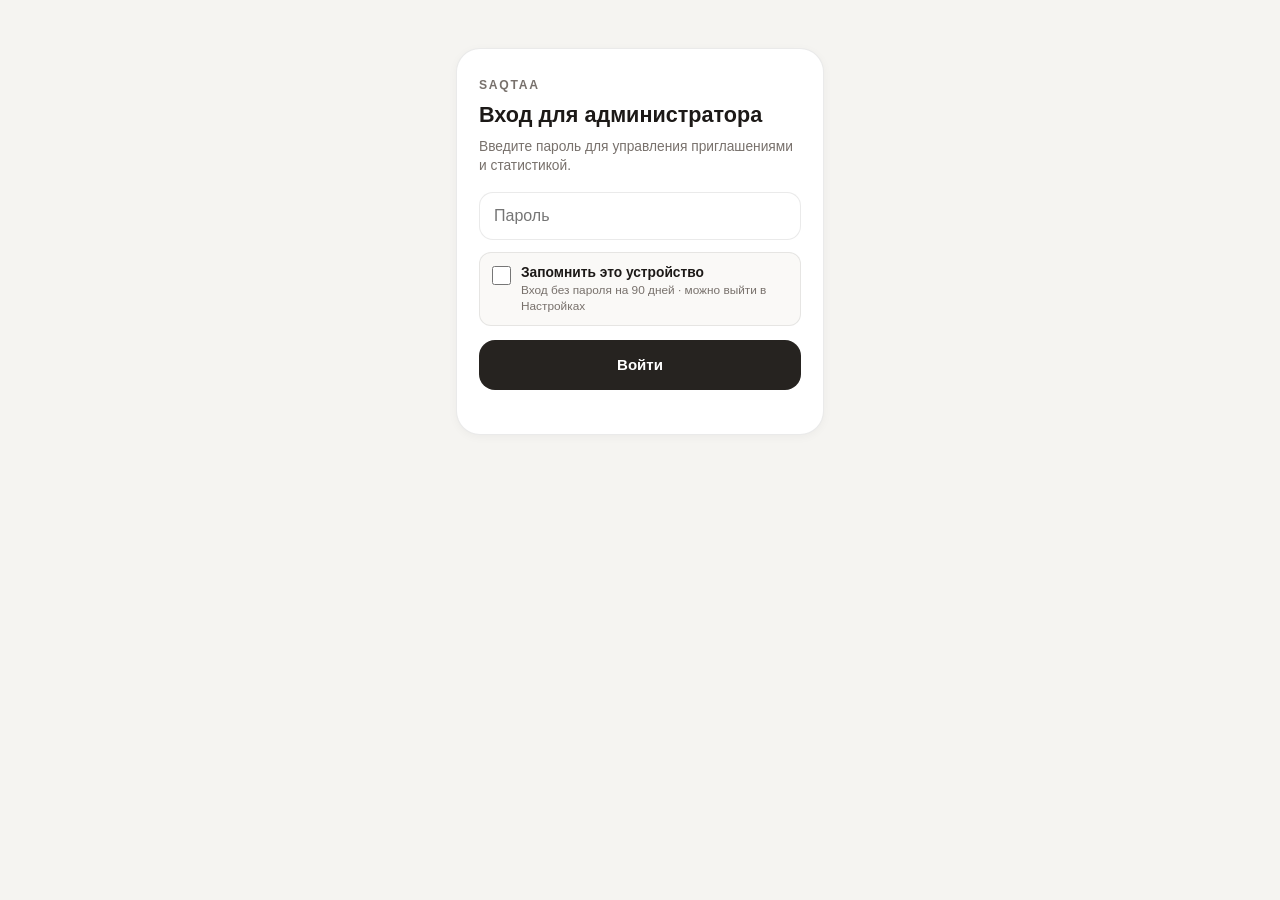
==== commit abb0d355: "Add revocable device authorization (Remember Device + Devices manager, v4.1)" ====
--- a/admin.html
+++ b/admin.html
@@ -60,6 +60,7 @@
   --nav-bg:rgba(30,29,27,.94);
 }
 *{margin:0;padding:0;box-sizing:border-box;-webkit-tap-highlight-color:transparent}
+html,body{overflow-x:clip;max-width:100%}
 body{
   font-family:-apple-system,BlinkMacSystemFont,"SF Pro Text","Inter","Segoe UI",Roboto,sans-serif;
   background:var(--bg);
@@ -72,7 +73,7 @@
 [hidden]{display:none!important}
 
 /* App Shell */
-.app-shell{max-width:1080px;margin:0 auto;padding:12px 16px 24px}
+.app-shell{max-width:1080px;width:100%;margin:0 auto;padding:12px 16px 24px}
 .app-topbar{
   display:flex;align-items:center;justify-content:space-between;gap:12px;
   padding:8px 2px 14px;
@@ -101,7 +102,7 @@
 /* Cards & Surfaces */
 .card{
   background:var(--card);border:1px solid var(--hair);border-radius:20px;
-  padding:16px;margin-bottom:14px;box-shadow:var(--shadow);
+  padding:16px;margin-bottom:14px;box-shadow:var(--shadow);min-width:0;max-width:100%;
 }
 .card-flush{
   background:var(--card);border:1px solid var(--hair);border-radius:20px;
@@ -183,8 +184,10 @@
   width:100%;height:46px;border-radius:14px;border:1px solid var(--hair);
   background:var(--card);color:var(--ink);padding:0 14px 0 40px;font:inherit;font-size:16px;
 }
-.chips{display:flex;gap:8px;overflow-x:auto;padding-bottom:4px;margin-bottom:12px;scrollbar-width:none}
+.chips{display:flex;gap:8px;overflow-x:auto;max-width:100%;padding-bottom:4px;margin-bottom:12px;scrollbar-width:none;-webkit-overflow-scrolling:touch}
 .chips::-webkit-scrollbar{display:none}
+#evChips{flex-wrap:wrap;overflow-x:visible;gap:6px;padding-bottom:0}
+#evChips .chip{padding:6px 11px;font-size:.77rem}
 .chip{
   border:1px solid var(--hair);background:var(--card);color:var(--ink2);
   border-radius:999px;padding:7px 14px;font:inherit;font-size:.8rem;font-weight:600;
@@ -212,21 +215,23 @@
   border-radius:10px;padding:6px 10px;font:inherit;font-size:.75rem;font-weight:700;cursor:pointer;
 }
 input.inp:focus,select.inp:focus,textarea.inp:focus{outline:2px solid var(--accent);outline-offset:1px}
-.row2{display:grid;grid-template-columns:1fr 1fr;gap:10px}
-@media(max-width:460px){.row2{grid-template-columns:1fr}}
-.row3{display:grid;grid-template-columns:1fr 1fr 1fr;gap:8px}
-@media(max-width:540px){.row3{grid-template-columns:1fr}}
+.row2{display:grid;grid-template-columns:repeat(2,minmax(0,1fr));gap:10px}
+@media(max-width:460px){.row2{grid-template-columns:minmax(0,1fr)}}
+.row3{display:grid;grid-template-columns:repeat(3,minmax(0,1fr));gap:8px}
+@media(max-width:540px){.row3{grid-template-columns:minmax(0,1fr)}}
 .hint{font-size:.75rem;color:var(--ink2);margin-top:6px;line-height:1.45}
 
 /* Visual Template Picker Grid */
-.tpl-grid{display:grid;grid-template-columns:repeat(2,1fr);gap:8px;margin-bottom:4px}
-@media(min-width:600px){.tpl-grid{grid-template-columns:repeat(3,1fr)}}
+.tpl-grid{display:grid;grid-template-columns:repeat(2,minmax(0,1fr));gap:8px;margin-bottom:4px}
+@media(min-width:600px){.tpl-grid{grid-template-columns:repeat(3,minmax(0,1fr))}}
 .tpl-card{
-  display:flex;align-items:center;gap:9px;text-align:left;
+  position:relative;display:flex;align-items:center;gap:9px;text-align:left;min-width:0;max-width:100%;
   padding:10px 11px;border-radius:14px;border:1.5px solid var(--hair);
   background:var(--card-soft);color:var(--ink);cursor:pointer;font:inherit;
   transition:border-color .15s,background .15s,transform .12s;
 }
+.tpl-card.rec{border-color:rgba(185,142,69,.52)}
+.tpl-card.rec::after{content:"✦";position:absolute;top:5px;right:7px;font-size:.66rem;color:var(--gold);line-height:1}
 .tpl-card:active{transform:scale(.97)}
 .tpl-card.on{
   border-color:var(--accent);background:var(--card);
@@ -277,12 +282,13 @@
 
 /* Editor Desktop Grid & Fullscreen Mobile Preview */
 .editor-layout{display:grid;grid-template-columns:minmax(0,1fr) 390px;gap:18px;align-items:start}
+.editor-layout>div{min-width:0;max-width:100%}
 .preview-panel{position:sticky;top:16px}
 .preview-frame{width:100%;height:74vh;max-height:760px;border:1px solid var(--hair);border-radius:22px;background:#fff;overflow:hidden;box-shadow:var(--shadow)}
 .preview-frame iframe{width:100%;height:100%;border:0;background:#fff}
 .ed-sticky-bar{display:none}
 @media(max-width:880px){
-  .editor-layout{grid-template-columns:1fr}
+  .editor-layout{grid-template-columns:minmax(0,1fr)}
   .preview-panel.mob-hidden{display:none}
   .preview-panel:not(.mob-hidden){
     position:fixed;inset:0;z-index:90;background:var(--bg);
@@ -400,6 +406,18 @@
 .dc-sw-del{width:30px;height:30px;border-radius:8px;border:1px solid var(--hair);background:var(--card);color:var(--ink2);font-size:.9rem;cursor:pointer;display:grid;place-items:center}
 .dc-sw-del:hover{color:var(--red-ink);border-color:var(--red-ink)}
 .dc-acts{display:flex;flex-wrap:wrap;gap:8px;margin-top:10px}
+.remember-row{display:flex;align-items:flex-start;gap:10px;margin-top:12px;padding:11px 12px;border:1px solid var(--hair);border-radius:12px;background:var(--card-soft);text-align:left;cursor:pointer;min-height:46px;user-select:none}
+.remember-row input{width:19px;height:19px;margin-top:2px;flex:0 0 19px;accent-color:var(--acc);cursor:pointer}
+.remember-row b{display:block;font-size:.86rem;line-height:1.25;color:var(--ink)}
+.remember-row small{display:block;font-size:.74rem;line-height:1.3;color:var(--ink2);margin-top:2px}
+.dev-list{display:flex;flex-direction:column;gap:8px;margin-top:10px}
+.dev-row{display:flex;align-items:center;justify-content:space-between;gap:10px;padding:10px 12px;border:1px solid var(--hair);border-radius:12px;background:var(--card-soft);min-width:0}
+.dev-meta{min-width:0;flex:1}
+.dev-title{font-size:.86rem;font-weight:700;color:var(--ink);display:flex;flex-wrap:wrap;align-items:center;gap:6px;word-break:break-word}
+.dev-cur{font-size:.68rem;font-weight:800;padding:2px 7px;border-radius:999px;background:var(--green-bg);color:var(--green-ink);white-space:nowrap}
+.dev-sub{font-size:.74rem;color:var(--ink2);margin-top:2px}
+.dev-revoke{flex:0 0 auto;min-height:34px;padding:6px 11px;border-radius:10px;border:1px solid rgba(154,43,43,.28);background:var(--red-bg);color:var(--red-ink);font:inherit;font-size:.76rem;font-weight:700;cursor:pointer}
+@media (prefers-reduced-motion:reduce){*,*::before,*::after{animation:none!important;transition:none!important}}
 </style>
 </head>
 <body>
@@ -411,6 +429,13 @@
     <h2>Вход для администратора</h2>
     <p id="gateHint">Введите пароль для управления приглашениями и статистикой.</p>
     <input class="inp" id="gatePw" type="password" placeholder="Пароль" autocomplete="current-password" required>
+    <label class="remember-row" for="rememberDeviceChk">
+      <input type="checkbox" id="rememberDeviceChk">
+      <span>
+        <b>Запомнить это устройство</b>
+        <small>Вход без пароля на 90 дней · можно выйти в Настройках</small>
+      </span>
+    </label>
     <button class="btn primary" id="gateBtn" type="submit" style="margin-top:14px">Войти</button>
     <p class="err" id="gateErr" role="alert"></p>
     <textarea id="gateOut" class="out-area" readonly hidden style="margin-top:10px"></textarea>
@@ -510,34 +535,47 @@
       <div>
         <!-- Основная карточка как на макете -->
         <div class="card">
-          <label class="lbl" for="tpl">Шаблон</label>
+          <label class="lbl" style="margin-top:0">Повод / Мероприятие</label>
+          <div class="chips" id="evChips" style="margin-bottom:4px">
+            <button type="button" class="chip on" data-ev="wedding">💍 Свадьба</button>
+            <button type="button" class="chip" data-ev="uzatu">🌸 Қыз ұзату</button>
+            <button type="button" class="chip" data-ev="tusau">👣 Тұсау кесер</button>
+            <button type="button" class="chip" data-ev="jubilee">✨ Юбилей</button>
+            <button type="button" class="chip" data-ev="birthday">🎂 День рождения</button>
+            <button type="button" class="chip" data-ev="sunnet">👑 Сүндет той</button>
+            <button type="button" class="chip" data-ev="shildekhana">🌙 Шілдехана</button>
+            <button type="button" class="chip" data-ev="toy">🏡 Семейный той</button>
+          </div>
+          <p class="hint" style="margin:2px 0 8px">Значок ✦ отмечает наиболее подходящие дизайны, но выбрать можно любой из 12.</p>
+
+          <label class="lbl" for="tpl">Дизайн-шаблон (12 универсальных стилей)</label>
           <div class="tpl-grid" id="tplGrid">
-            <button type="button" class="tpl-card on" data-tpl="luxury"><span class="tpl-swatch" style="background:linear-gradient(135deg,#0B1511,#D9BC7F)"></span><span class="tpl-info"><span class="tpl-name">Luxury</span><span class="tpl-sub">Свадьба · Королевский</span></span></button>
+            <button type="button" class="tpl-card on" data-tpl="luxury"><span class="tpl-swatch" style="background:linear-gradient(135deg,#0B1511,#D9BC7F)"></span><span class="tpl-info"><span class="tpl-name">Luxury</span><span class="tpl-sub">Свадьба · Изумруд</span></span></button>
             <button type="button" class="tpl-card" data-tpl="floral"><span class="tpl-swatch" style="background:linear-gradient(135deg,#7B2C3E,#F2C5B8)"></span><span class="tpl-info"><span class="tpl-name">Floral</span><span class="tpl-sub">Свадьба · Цветы</span></span></button>
-            <button type="button" class="tpl-card" data-tpl="qazaq"><span class="tpl-swatch" style="background:linear-gradient(135deg,#7C2230,#D9BC7F)"></span><span class="tpl-info"><span class="tpl-name">Qazaq</span><span class="tpl-sub">Той · Орнамент</span></span></button>
+            <button type="button" class="tpl-card" data-tpl="qazaq"><span class="tpl-swatch" style="background:linear-gradient(135deg,#7C2230,#D9BC7F)"></span><span class="tpl-info"><span class="tpl-name">Qazaq</span><span class="tpl-sub">Той / Свадьба · Бордо</span></span></button>
             <button type="button" class="tpl-card" data-tpl="editorial"><span class="tpl-swatch" style="background:linear-gradient(135deg,#141414,#F3EFE5)"></span><span class="tpl-info"><span class="tpl-name">Editorial</span><span class="tpl-sub">Юбилей · Журнал</span></span></button>
-            <button type="button" class="tpl-card" data-tpl="emerald"><span class="tpl-swatch" style="background:linear-gradient(135deg,#0E4D3C,#D9BC7F)"></span><span class="tpl-info"><span class="tpl-name">Emerald</span><span class="tpl-sub">День рождения</span></span></button>
-            <button type="button" class="tpl-card" data-tpl="tusau"><span class="tpl-swatch" style="background:linear-gradient(135deg,#734B18,#F3D08A)"></span><span class="tpl-info"><span class="tpl-name">Tusau</span><span class="tpl-sub">Тұсау кесер</span></span></button>
-            <button type="button" class="tpl-card" data-tpl="uzatu"><span class="tpl-swatch" style="background:linear-gradient(135deg,#ECDAD0,#AF7C48)"></span><span class="tpl-info"><span class="tpl-name">Қыз ұзату</span><span class="tpl-sub">Шёлк · Шолпы</span></span></button>
-            <button type="button" class="tpl-card" data-tpl="uzatu2"><span class="tpl-swatch" style="background:linear-gradient(135deg,#4D1628,#E9C496)"></span><span class="tpl-info"><span class="tpl-name">Қыз ұзату 2</span><span class="tpl-sub">Гранат · Шымылдық</span></span></button>
-            <button type="button" class="tpl-card" data-tpl="tusau2"><span class="tpl-swatch" style="background:linear-gradient(135deg,#E1EEF6,#17324A)"></span><span class="tpl-info"><span class="tpl-name">Тұсаукесер 2</span><span class="tpl-sub">Ақ жол · Шаңырақ</span></span></button>
-            <button type="button" class="tpl-card" data-tpl="jubilee"><span class="tpl-swatch" style="background:linear-gradient(135deg,#FAF6EE,#A57F3E)"></span><span class="tpl-info"><span class="tpl-name">Юбилей · Жемчуг</span><span class="tpl-sub">Классика · Золото</span></span></button>
-            <button type="button" class="tpl-card" data-tpl="lavender"><span class="tpl-swatch" style="background:linear-gradient(135deg,#EFE6F6,#9B6FB0)"></span><span class="tpl-info"><span class="tpl-name">ДР · Лаванда</span><span class="tpl-sub">Пастель · Бабочки</span></span></button>
-            <button type="button" class="tpl-card" data-tpl="sunset"><span class="tpl-swatch" style="background:linear-gradient(135deg,#F7DFC9,#C45E2C)"></span><span class="tpl-info"><span class="tpl-name">ДР · Закат</span><span class="tpl-sub">Golden Hour · Терракота</span></span></button>
+            <button type="button" class="tpl-card" data-tpl="emerald"><span class="tpl-swatch" style="background:linear-gradient(135deg,#0E4D3C,#D9BC7F)"></span><span class="tpl-info"><span class="tpl-name">Emerald</span><span class="tpl-sub">ДР / Юбилей · Изумруд</span></span></button>
+            <button type="button" class="tpl-card" data-tpl="tusau"><span class="tpl-swatch" style="background:linear-gradient(135deg,#734B18,#F3D08A)"></span><span class="tpl-info"><span class="tpl-name">Sun Cream</span><span class="tpl-sub">Тұсау кесер · Солнце</span></span></button>
+            <button type="button" class="tpl-card" data-tpl="uzatu"><span class="tpl-swatch" style="background:linear-gradient(135deg,#ECDAD0,#AF7C48)"></span><span class="tpl-info"><span class="tpl-name">Silk</span><span class="tpl-sub">Қыз ұзату · Шёлк</span></span></button>
+            <button type="button" class="tpl-card" data-tpl="uzatu2"><span class="tpl-swatch" style="background:linear-gradient(135deg,#4D1628,#E9C496)"></span><span class="tpl-info"><span class="tpl-name">Алтын Ұя</span><span class="tpl-sub">Қыз ұзату · Гранат</span></span></button>
+            <button type="button" class="tpl-card" data-tpl="tusau2"><span class="tpl-swatch" style="background:linear-gradient(135deg,#E1EEF6,#17324A)"></span><span class="tpl-info"><span class="tpl-name">Ақ жол</span><span class="tpl-sub">Тұсау кесер · Шаңырақ</span></span></button>
+            <button type="button" class="tpl-card" data-tpl="jubilee"><span class="tpl-swatch" style="background:linear-gradient(135deg,#FAF6EE,#A57F3E)"></span><span class="tpl-info"><span class="tpl-name">Pearl</span><span class="tpl-sub">Юбилей · Классика</span></span></button>
+            <button type="button" class="tpl-card" data-tpl="lavender"><span class="tpl-swatch" style="background:linear-gradient(135deg,#EFE6F6,#9B6FB0)"></span><span class="tpl-info"><span class="tpl-name">Lavender</span><span class="tpl-sub">ДР · Лаванда</span></span></button>
+            <button type="button" class="tpl-card" data-tpl="sunset"><span class="tpl-swatch" style="background:linear-gradient(135deg,#F7DFC9,#C45E2C)"></span><span class="tpl-info"><span class="tpl-name">Sunset</span><span class="tpl-sub">ДР · Golden Hour</span></span></button>
           </div>
           <select class="inp" id="tpl" hidden>
-            <option value="luxury">Luxury · свадьба</option>
-            <option value="floral">Floral · свадьба</option>
-            <option value="qazaq">Qazaq · семейный той</option>
-            <option value="editorial">Editorial · юбилей</option>
-            <option value="emerald">Emerald · день рождения</option>
-            <option value="tusau">Tusau · тұсау кесер</option>
-            <option value="uzatu">Қыз ұзату · Шёлк</option>
-            <option value="uzatu2">Қыз ұзату 2 · Алтын Ұя</option>
-            <option value="tusau2">Тұсаукесер 2 · Ақ жол</option>
-            <option value="jubilee">Юбилей · Жемчуг</option>
-            <option value="lavender">ДР · Лаванда</option>
-            <option value="sunset">ДР · Закат</option>
+            <option value="luxury">Luxury · Изумруд и золото</option>
+            <option value="floral">Floral · Цветы и пастель</option>
+            <option value="qazaq">Qazaq · Бордо и орнамент</option>
+            <option value="editorial">Editorial · Журнальный стиль</option>
+            <option value="emerald">Emerald · Ночной изумруд</option>
+            <option value="tusau">Sun Cream · Тёплое солнце</option>
+            <option value="uzatu">Silk · Шёлк и пастель</option>
+            <option value="uzatu2">Алтын Ұя · Гранат и жемчуг</option>
+            <option value="tusau2">Ақ жол · Небесный шаңырақ</option>
+            <option value="jubilee">Pearl · Светлая классика</option>
+            <option value="lavender">Lavender · Лаванда и бабочки</option>
+            <option value="sunset">Sunset · Golden Hour</option>
           </select>
 
           <label class="lbl">Язык</label>
@@ -551,8 +589,8 @@
           <input class="inp" id="n" type="text" maxlength="120" placeholder="Например: Ерасыл & Аяулым" autocomplete="off">
 
           <div id="bigWrap" hidden>
-            <label class="lbl" for="b">Возраст юбиляра на обложке</label>
-            <input class="inp" id="b" type="text" maxlength="4" placeholder="50" inputmode="numeric">
+            <label class="lbl" for="b">Цифра на обложке (возраст / год, необязательно)</label>
+            <input class="inp" id="b" type="text" maxlength="4" placeholder="Например: 50 или 1" inputmode="numeric">
           </div>
 
           <label class="lbl" for="d">Дата мероприятия</label>
@@ -692,6 +730,15 @@
             <label class="lbl" for="clientEmail">Email клиента (куда приходят ответы гостей)</label>
             <input class="inp" id="clientEmail" type="email" placeholder="client@gmail.com" inputmode="email" autocomplete="off">
             <p class="hint">Клиенту не нужна регистрация — письма с ответами приходят автоматически.</p>
+          </div>
+
+          <div id="rsvpStatsToggleWrap">
+            <label class="lbl">Сводка «Ответы гостей» внизу приглашения</label>
+            <div class="seg" id="rsvpStatsSeg">
+              <button type="button" data-rst="on" class="on">👁️ Показывать</button>
+              <button type="button" data-rst="off">🚫 Скрыть</button>
+            </div>
+            <p class="hint">Показывает гостям общие цифры (Придут / Не придут / Думают) под формой. Отдельная статистика клиента работает в любом случае.</p>
           </div>
 
           <div class="srv-info-box" id="rsvpSrvInfo">
@@ -868,6 +915,10 @@
         <span class="menu-row-l">👤 Профиль и пароль</span>
         <span class="menu-row-r"><span id="setPwBadge">Стандартный</span><span class="chev">›</span></span>
       </button>
+      <button type="button" class="menu-row" data-setpanel="setDevicesPanel">
+        <span class="menu-row-l">📱 Авторизованные устройства</span>
+        <span class="menu-row-r"><span id="setDevBadge">Не запомнено</span><span class="chev">›</span></span>
+      </button>
       <button type="button" class="menu-row" data-setpanel="setServerPanel">
         <span class="menu-row-l">🔗 Ссылки и домен (Сервер)</span>
         <span class="menu-row-r"><span id="setSrvBadge">Подключено</span><span class="chev">›</span></span>
@@ -886,14 +937,14 @@
       </button>
       <button type="button" class="menu-row" data-setpanel="setAboutPanel">
         <span class="menu-row-l">ℹ️ О сервисе</span>
-        <span class="menu-row-r"><span>v4.0</span><span class="chev">›</span></span>
+        <span class="menu-row-r"><span>v4.1</span><span class="chev">›</span></span>
       </button>
     </div>
 
     <!-- Панель: Профиль и пароль -->
     <div class="card set-panel" id="setProfilePanel" hidden>
       <strong style="font-size:1rem">Смена пароля администратора</strong>
-      <p class="hint">Новый пароль сохраняется локально и синхронизируется с сервером SAQTAA.</p>
+      <p class="hint">Новый пароль сохраняется на сервере SAQTAA и сбрасывает сессии на других устройствах.</p>
       <label class="lbl" for="oldPwInput">Текущий пароль</label>
       <input class="inp" id="oldPwInput" type="password" placeholder="Текущий пароль" autocomplete="off">
       <div class="row2">
@@ -902,6 +953,25 @@
       </div>
       <button class="btn primary" id="changePwBtn" type="button" style="margin-top:12px">Сохранить новый пароль</button>
       <p id="changePwMsg" class="hint" style="font-weight:700" hidden></p>
+    </div>
+
+    <!-- Панель: Авторизованные устройства -->
+    <div class="card set-panel" id="setDevicesPanel" hidden>
+      <strong style="font-size:1rem">Авторизованные устройства</strong>
+      <p class="hint" id="curDevStatus">Это устройство не запомнено — сессия завершится при закрытии вкладки.</p>
+      <button class="btn primary" id="rememberCurDevBtn" type="button" style="margin-top:10px">📌 Запомнить это устройство (90 дней)</button>
+      <button class="btn secondary" id="forgetCurDevBtn" type="button" style="margin-top:10px" hidden>🚪 Выйти с этого устройства</button>
+
+      <div style="margin-top:14px;padding-top:12px;border-top:1px dashed var(--hair2)">
+        <div style="display:flex;align-items:center;justify-content:space-between;gap:8px">
+          <label class="lbl" style="margin:0">Список устройств на сервере</label>
+          <button type="button" class="btn secondary btn-sm" id="refreshDevsBtn" style="min-height:32px;padding:4px 10px;font-size:.76rem">🔄 Обновить</button>
+        </div>
+        <div id="devicesList" class="dev-list">
+          <p class="hint">Нажмите «Обновить», чтобы загрузить список устройств.</p>
+        </div>
+        <button class="btn secondary" id="revokeAllDevsBtn" type="button" style="margin-top:12px;color:var(--red-ink);border-color:rgba(154,43,43,.28)">🛑 Выйти со всех устройств</button>
+      </div>
     </div>
 
     <!-- Панель: Ссылки и домен (Сервер SAQTAA) -->
@@ -951,13 +1021,13 @@
     <div class="card set-panel" id="setAboutPanel" hidden>
       <strong style="font-size:1rem">SAQTAA · Цифровые приглашения</strong>
       <p class="hint" style="margin-top:6px">
-        6 дизайнерских шаблонов · 3 языка (RU / KZ / Оба) · Сбор ответов через Gmail SAQTAA + Google Таблицу и EmailJS · Онлайн-статистика гостей в реальном времени.
+        12 универсальных дизайнерских шаблонов под любое торжество · 3 языка (RU / KZ / Оба) · Сбор ответов через Gmail SAQTAA + Google Таблицу и EmailJS · Онлайн-статистика гостей в реальном времени.
       </p>
     </div>
 
     <div class="card-flush">
       <button type="button" class="menu-row danger" id="logoutBtn">
-        <span class="menu-row-l">↪ Выйти</span>
+        <span class="menu-row-l">↪ Выйти с этого устройства</span>
       </button>
     </div>
   </section>
@@ -1002,6 +1072,7 @@
 var $=function(s){return document.querySelector(s);};
 var KEY="saqtaa-admin-v2", HIST_KEY="saqtaa-history-v1";
 var SRV_KEY="saqtaa-server-url-v1", PIN_KEY="saqtaa-server-pin-v1", EJS_KEY="saqtaa-ejs-cfg-v1";
+var DEV_TOKEN_KEY="saqtaa-device-token-v1", DEV_ID_KEY="saqtaa-device-id-v1", DEV_LBL_KEY="saqtaa-device-label-v1";
 var CUSTOM_HASH_KEY="saqtaa-custom-pw-hash-v1", THEME_KEY="saqtaa-theme-v1";
 
 var DEFAULT_SRV_URL="https://script.google.com/macros/s/AKfycbwjWW1WmAMtkb6x1OZnv1IJFOAD3b8c4W2IwcAxNQzRb8uF93cz51lfzJiA1U9qpB9o/exec";
@@ -1013,63 +1084,61 @@
 var currentPhotoBlob=null;
 var currentPhotoUrl="";
 var currentRsvpMode="saqtaa";
+var currentShowRsvpStats=true;
 var currentOrderId="";
+var currentStatsToken="";
+var sessionPin="";
 var currentOrderFilter="all";
 var activeScreen="home";
 var currentStatsOrder=null;
 var currentStatsRows=[];
-
-var APPS_SCRIPT_CODE="/**\n * SAQTAA BACKEND v3.0 (Google Apps Script)\n * Единый сервер для:\n * 1) Защиты админ-панели паролем на сервере\n * 2) Загрузки фотографий с телефона (сохраняются на Google Диск SAQTAA и отдаются по прямой ссылке)\n * 3) Сохранения и поиска всех заказов с любого телефона/компьютера (по имени, дате и времени)\n * 4) Приёма ответов гостей (RSVP) с защитой от спама и дублей\n * 5) Автоматической отправки красивых HTML-писем на Email клиента через MailApp (без регистрации клиента!)\n * 6) Живой онлайн-статистики ответов для клиента (stats.html)\n */\n\n// ================= НАСТРОЙКИ =================\n// При первом входе из админ-панели вы сможете задать свой пароль, либо укажите его здесь:\nvar DEFAULT_ADMIN_PIN = \"saqtaa2026\";\nvar BRAND_NAME = \"SAQTAA · Цифровые приглашения\";\nvar TIMEZONE = \"Asia/Almaty\";\n// =============================================\n\nfunction getAdminPin() {\n  var saved = PropertiesService.getScriptProperties().getProperty(\"ADMIN_PIN\");\n  return saved || DEFAULT_ADMIN_PIN;\n}\n\nfunction verifyPin(pin) {\n  return String(pin || \"\").trim() === getAdminPin();\n}\n\nfunction jsonOut(obj) {\n  return ContentService.createTextOutput(JSON.stringify(obj))\n    .setMimeType(ContentService.MimeType.JSON);\n}\n\n/**\n * Автоматически создаёт листы ORDERS и RSVPS в текущей Google Таблице\n */\nfunction ensureSheets(needOrders, needRsvps) {\n  var ss = SpreadsheetApp.getActiveSpreadsheet();\n  var orders = null;\n  if (needOrders !== false) {\n    orders = ss.getSheetByName(\"ORDERS\");\n    if (!orders) {\n      orders = ss.insertSheet(\"ORDERS\");\n      orders.appendRow([\n        \"ID заказа\", \"Создано\", \"Имена\", \"Дата тоя\", \"Время\", \"Шаблон\",\n        \"Email клиента\", \"Ссылка приглашения\", \"Ссылка статистики\", \"JSON данных\"\n      ]);\n      orders.getRange(1, 1, 1, 10).setFontWeight(\"bold\").setBackground(\"#0F4A38\").setFontColor(\"#F6F1E4\");\n      orders.setFrozenRows(1);\n    }\n  }\n  var rsvps = null;\n  if (needRsvps !== false) {\n    rsvps = ss.getSheetByName(\"RSVPS\");\n    if (!rsvps) {\n      rsvps = ss.insertSheet(\"RSVPS\");\n      rsvps.appendRow([\n        \"Order ID\", \"RSVP ID\", \"Дата и время\", \"Имя\", \"Фамилия\",\n        \"Статус (yes/no/maybe)\", \"Ответ текстом\", \"Гостей\", \"Мероприятие\", \"Email клиента\"\n      ]);\n      rsvps.getRange(1, 1, 1, 10).setFontWeight(\"bold\").setBackground(\"#0F4A38\").setFontColor(\"#F6F1E4\");\n      rsvps.setFrozenRows(1);\n    }\n  }\n  return { ss: ss, orders: orders, rsvps: rsvps };\n}\n\nfunction doGet(e) {\n  return handle(e ? e.parameter : {});\n}\n\nfunction doPost(e) {\n  var p = {};\n  try {\n    if (e && e.postData && e.postData.contents) {\n      p = JSON.parse(e.postData.contents);\n    }\n  } catch (_) {}\n  if (e && e.parameter) {\n    for (var k in e.parameter) {\n      if (p[k] === undefined) p[k] = e.parameter[k];\n    }\n  }\n  return handle(p);\n}\n\nfunction handle(p) {\n  var action = String(p.action || \"ping\").trim();\n  if (action === \"ping\") return jsonOut({ ok: true, status: \"SAQTAA Server Active\" });\n\n  // 1. ПРОВЕРКА СВЯЗИ И АВТОРИЗАЦИИ АДМИНКИ\n  if (action === \"auth\") {\n    if (!verifyPin(p.pin)) {\n      return jsonOut({ ok: false, error: \"Неверный серверный пароль администратора\" });\n    }\n    ensureSheets();\n    return jsonOut({ ok: true, message: \"Авторизация успешна\" });\n  }\n\n  // Смена пароля администратора\n  if (action === \"change_pin\") {\n    if (!verifyPin(p.pin)) return jsonOut({ ok: false, error: \"Неверный текущий пароль\" });\n    var newPin = String(p.new_pin || \"\").trim();\n    if (newPin.length < 4) return jsonOut({ ok: false, error: \"Новый пароль слишком короткий\" });\n    PropertiesService.getScriptProperties().setProperty(\"ADMIN_PIN\", newPin);\n    return jsonOut({ ok: true });\n  }\n\n  // Тест отправки письма через GmailApp (из Настроек админ-панели)\n  if (action === \"test_email\") {\n    if (!verifyPin(p.pin)) return jsonOut({ ok: false, error: \"Неверный пароль администратора\" });\n    var toAddr = String(p.to || \"\").trim();\n    if (!toAddr || !/^[^\\s@]+@[^\\s@]+\\.[^\\s@]+$/.test(toAddr)) {\n      return jsonOut({ ok: false, error: \"Укажите корректный Email получателя\" });\n    }\n    try {\n      var testPlain = \"Почта Google Apps Script работает корректно. Ответы гостей будут приходить на этот адрес.\";\n      GmailApp.sendEmail(toAddr, \"Тест почты SAQTAA\", testPlain, {\n        name: BRAND_NAME,\n        htmlBody: '<div style=\"font-family:Arial,sans-serif;max-width:520px;padding:20px;background:#ffffff;border:1px solid #e5e0d5;border-radius:10px;color:#182720\"><h3 style=\"margin:0 0 8px;color:#0F4A38;font-size:17px\">SAQTAA · Тест отправки<\/h3><p style=\"margin:0;font-size:14px;line-height:1.5\">' + testPlain + '<\/p><\/div>'\n      });\n      return jsonOut({ ok: true, email_sent: true, to: toAddr, remaining_quota: MailApp.getRemainingDailyQuota() });\n    } catch (testErr) {\n      return jsonOut({ ok: false, error: String(testErr && testErr.message ? testErr.message : testErr) });\n    }\n  }\n\n  // 2. ЗАГРУЗКА ФОТО С ТЕЛЕФОНА НА GOOGLE ДИСК SAQTAA\n  if (action === \"upload_photo\") {\n    if (!verifyPin(p.pin)) return jsonOut({ ok: false, error: \"Доступ запрещён (неверный пароль)\" });\n    try {\n      var b64 = String(p.base64 || \"\");\n      var mime = String(p.mime || \"image/jpeg\");\n      var name = \"saqtaa_\" + new Date().getTime() + \".jpg\";\n      if (!b64) return jsonOut({ ok: false, error: \"Пустой файл фото\" });\n      var bytes = Utilities.base64Decode(b64);\n      var blob = Utilities.newBlob(bytes, mime, name);\n\n      var folders = DriveApp.getFoldersByName(\"SAQTAA_PHOTOS\");\n      var folder = folders.hasNext() ? folders.next() : DriveApp.createFolder(\"SAQTAA_PHOTOS\");\n      var file = folder.createFile(blob);\n      file.setSharing(DriveApp.Access.ANYONE_WITH_LINK, DriveApp.Permission.VIEW);\n      var fileId = file.getId();\n      var directUrl = \"https://lh3.googleusercontent.com/d/\" + fileId + \"=w1600\";\n      return jsonOut({\n        ok: true,\n        id: fileId,\n        url: directUrl,\n        fallback_url: \"https://drive.google.com/uc?export=view&id=\" + fileId\n      });\n    } catch (err) {\n      return jsonOut({ ok: false, error: \"Ошибка сохранения фото на Google Диск: \" + String(err) });\n    }\n  }\n\n  var lock = LockService.getScriptLock();\n  lock.tryLock(10000);\n  try {\n    var needOrdersSheet = (action === \"save_order\" || action === \"list_orders\" || action === \"delete_order\" ||\n      (action === \"rsvp\" && !String(p.to_email || \"\").trim() && String(p.oid || p.order_id || \"default\").trim() !== \"default\"));\n    var needRsvpsSheet = (action === \"rsvp\" || action === \"stats\" || action === \"get\");\n    var db = ensureSheets(needOrdersSheet, needRsvpsSheet);\n\n    // 3. СОХРАНЕНИЕ ЗАКАЗА В ОБЛАЧНУЮ БАЗУ\n    if (action === \"save_order\") {\n      if (!verifyPin(p.pin)) return jsonOut({ ok: false, error: \"Доступ запрещён\" });\n      var orderId = String(p.id || (\"ord_\" + new Date().getTime())).trim();\n      var nowStr = Utilities.formatDate(new Date(), TIMEZONE, \"dd.MM.yyyy HH:mm\");\n      var names = String(p.names || \"\").trim();\n      var dateStr = String(p.date || \"\").trim();\n      var timeStr = String(p.time || \"\").trim();\n      var tpl = String(p.tpl || \"luxury\").trim();\n      var email = String(p.email || \"\").trim();\n      var inviteUrl = String(p.invite_url || \"\").trim();\n      var statsUrl = String(p.stats_url || \"\").trim();\n      var jsonStr = typeof p.data === \"string\" ? p.data : JSON.stringify(p.data || {});\n\n      var rows = db.orders.getDataRange().getValues();\n      var foundRow = -1;\n      for (var i = 1; i < rows.length; i++) {\n        if (String(rows[i][0]) === orderId) {\n          foundRow = i + 1;\n          break;\n        }\n      }\n      var rowVals = [orderId, nowStr, names, dateStr, timeStr, tpl, email, inviteUrl, statsUrl, jsonStr];\n      if (foundRow > 0) {\n        db.orders.getRange(foundRow, 1, 1, 10).setValues([rowVals]);\n      } else {\n        db.orders.appendRow(rowVals);\n      }\n      return jsonOut({ ok: true, id: orderId, saved_at: nowStr });\n    }\n\n    // 4. СПИСОК И ПОИСК ЗАКАЗОВ ДЛЯ АДМИНКИ\n    if (action === \"list_orders\") {\n      if (!verifyPin(p.pin)) return jsonOut({ ok: false, error: \"Доступ запрещён\" });\n      var rows = db.orders.getDataRange().getValues();\n      var list = [];\n      for (var i = 1; i < rows.length; i++) {\n        var r = rows[i];\n        if (!r[0]) continue;\n        var dVal = r[3] instanceof Date ? Utilities.formatDate(r[3], TIMEZONE, \"yyyy-MM-dd\") : String(r[3] || \"\");\n        var cVal = r[1] instanceof Date ? Utilities.formatDate(r[1], TIMEZONE, \"dd.MM.yyyy HH:mm\") : String(r[1] || \"\");\n        list.push({\n          id: String(r[0]),\n          created: cVal,\n          names: String(r[2] || \"\"),\n          date: dVal,\n          time: String(r[4] || \"\"),\n          tpl: String(r[5] || \"\"),\n          email: String(r[6] || \"\"),\n          invite_url: String(r[7] || \"\"),\n          stats_url: String(r[8] || \"\"),\n          data: String(r[9] || \"{}\")\n        });\n      }\n      return jsonOut({ ok: true, orders: list.reverse() });\n    }\n\n    // 5. УДАЛЕНИЕ ЗАКАЗА\n    if (action === \"delete_order\") {\n      if (!verifyPin(p.pin)) return jsonOut({ ok: false, error: \"Доступ запрещён\" });\n      var targetId = String(p.id || \"\").trim();\n      var rows = db.orders.getDataRange().getValues();\n      for (var i = rows.length - 1; i >= 1; i--) {\n        if (String(rows[i][0]) === targetId) {\n          db.orders.deleteRow(i + 1);\n          return jsonOut({ ok: true });\n        }\n      }\n      return jsonOut({ ok: false, error: \"Заказ не найден\" });\n    }\n\n    // 6. ПРИЁМ ОТВЕТА ГОСТЯ (RSVP) + ОТПРАВКА ПИСЬМА НА ПОЧТУ КЛИЕНТА ЧЕРЕЗ GMAIL SAQTAA\n    if (action === \"rsvp\") {\n      if (p.botcheck) return jsonOut({ ok: true }); // Honeypot от ботов\n\n      var name = String(p.name || \"\").trim().slice(0, 50);\n      var fam = String(p.fam || \"\").trim().slice(0, 50);\n      if (!name || !fam) return jsonOut({ ok: false, error: \"Укажите имя и фамилию\" });\n\n      var attCode = String(p.att_code || p.att || \"yes\").toLowerCase();\n      if (attCode.indexOf(\"не\") !== -1 || attCode.indexOf(\"келмей\") !== -1 || attCode.indexOf(\"алмай\") !== -1 || attCode === \"no\") attCode = \"no\";\n      else if (attCode.indexOf(\"пока\") !== -1 || attCode.indexOf(\"білмей\") !== -1 || attCode.indexOf(\"ойлан\") !== -1 || attCode.indexOf(\"maybe\") !== -1) attCode = \"maybe\";\n      else attCode = \"yes\";\n\n      var rawLang = String(p.lang || \"\").toLowerCase().trim();\n      var rawAttText = String(p.att || \"\").toLowerCase();\n      var isBoth = (rawLang === \"both\");\n      var isKz = (!isBoth && (rawLang === \"kz\" || rawLang === \"kk\" || (!rawLang && (rawAttText.indexOf(\"келед\") !== -1 || rawAttText.indexOf(\"келмей\") !== -1 || rawAttText.indexOf(\"алмай\") !== -1 || rawAttText.indexOf(\"білмей\") !== -1))));\n      var lang = isBoth ? \"both\" : (isKz ? \"kz\" : \"ru\");\n      var labels = isBoth ? {\n        yes: \"Келеді (Расталды) / Придёт (Подтверждено)\",\n        no: \"Келе алмайды (Бас тартты) / Не придёт (Отказ)\",\n        maybe: \"Әзірге білмейді / Пока не знает\"\n      } : (isKz ? {\n        yes: \"Келеді (Расталды)\",\n        no: \"Келе алмайды (Бас тартты)\",\n        maybe: \"Әзірге білмейді (Ойлануда)\"\n      } : {\n        yes: \"Придёт (Подтверждено)\",\n        no: \"Не придёт (Отказ)\",\n        maybe: \"Пока не знает (Под вопросом)\"\n      });\n      var attLabel = labels[attCode];\n      var guests = attCode === \"yes\" ? (Number(p.guests) || 1) : 0;\n\n      var orderId = String(p.oid || p.order_id || \"default\").trim();\n      var rsvpId = String(p.id || (\"g_\" + new Date().getTime())).trim();\n      var eventTitle = String(p.title || (isBoth ? \"Мерекелік шара / Праздничное торжество\" : (isKz ? \"Мерекелік шара\" : \"Праздничное торжество\"))).trim();\n      var eventDate = String(p.date || \"\").trim();\n      var clientEmail = String(p.to_email || \"\").trim();\n      var noEmail = String(p.no_email || \"\") === \"1\";\n\n      // Антиспам: защита от частых кликов с одного rsvpId (не чаще 1 раза в 10 сек)\n      var cache = CacheService.getScriptCache();\n      var rateKey = \"rate_\" + rsvpId;\n      if (cache.get(rateKey)) {\n        return jsonOut({ ok: true, cached: true });\n      }\n      cache.put(rateKey, \"1\", 10);\n\n      // Если email клиента не передан в запросе — ищем его в таблице ORDERS по orderId\n      if (!clientEmail && orderId && orderId !== \"default\") {\n        var oRows = db.orders.getDataRange().getValues();\n        for (var k = 1; k < oRows.length; k++) {\n          if (String(oRows[k][0]) === orderId) {\n            clientEmail = String(oRows[k][6] || \"\").trim();\n            break;\n          }\n        }\n      }\n\n      var now = Utilities.formatDate(new Date(), TIMEZONE, \"dd.MM.yyyy HH:mm\");\n      var foundRsvpRow = -1;\n      var totalYes = 0, totalNo = 0, totalMaybe = 0;\n      var needSummary = (!noEmail && clientEmail && /^[^\\s@]+@[^\\s@]+\\.[^\\s@]+$/.test(clientEmail));\n      var rRows = db.rsvps.getDataRange().getValues();\n      for (var j = 1; j < rRows.length; j++) {\n        var rRow = rRows[j];\n        var sameOrder = String(rRow[0]) === orderId;\n        if (sameOrder && String(rRow[1]) === rsvpId) {\n          foundRsvpRow = j + 1;\n        } else if (needSummary && sameOrder) {\n          var st = String(rRow[5]);\n          if (st === \"yes\") totalYes += (Number(rRow[7]) || 1);\n          else if (st === \"no\") totalNo++;\n          else totalMaybe++;\n        }\n      }\n      if (needSummary) {\n        if (attCode === \"yes\") totalYes += (guests || 1);\n        else if (attCode === \"no\") totalNo++;\n        else totalMaybe++;\n      }\n\n      var isUpdate = foundRsvpRow > 0;\n      var rowData = [orderId, rsvpId, now, name, fam, attCode, attLabel, guests, eventTitle, clientEmail];\n      if (isUpdate) {\n        db.rsvps.getRange(foundRsvpRow, 1, 1, 10).setValues([rowData]);\n      } else {\n        db.rsvps.appendRow(rowData);\n      }\n\n      // Отправка письма с аккаунта SAQTAA на Email клиента через GmailApp (только если не выбран EmailJS)\n      var emailSent = false, mailError = \"\";\n      if (needSummary) {\n        try {\n          var fullName = name + \" \" + fam;\n          var subjPrefix = isBoth\n            ? (isUpdate ? \"Жауап өзгертілді / Изменение ответа: \" : \"Жаңа жауап / Новый ответ гостя: \")\n            : (isUpdate\n              ? (isKz ? \"Жауап өзгертілді: \" : \"Изменение ответа: \")\n              : (isKz ? \"Жаңа жауап: \" : \"Новый ответ гостя: \"));\n          var subject = subjPrefix + fullName + \" — \" + eventTitle;\n          var badgeColor = attCode === \"yes\" ? \"#1E6F43\" : (attCode === \"no\" ? \"#9E2B3A\" : \"#9E7318\");\n          var txt = isBoth ? {\n            hdr: \"SAQTAA · Қонақ жауабы / Уведомление о госте\",\n            date: \"Күні / Дата: \",\n            guest: \"Қонақ / Гость:\",\n            ans: \"Жауабы / Ответ:\",\n            time: \"Уақыты / Время: \",\n            upd: \" (жаңартылды / обновлено)\",\n            stTitle: \"Статистика / Текущая статистика\",\n            stLine: \"Келеді / Придут: <b>\" + totalYes + \"<\/b> &nbsp;·&nbsp; Келмейді / Не придут: <b>\" + totalNo + \"<\/b> &nbsp;·&nbsp; Ойлануда / Думают: <b>\" + totalMaybe + \"<\/b>\",\n            stPlain: \"Келеді / Придут: \" + totalYes + \" · Келмейді / Не придут: \" + totalNo + \" · Ойлануда / Думают: \" + totalMaybe,\n            brand: \"SAQTAA · Цифрлық шақырулар / Цифровые приглашения\"\n          } : (isKz ? {\n            hdr: \"SAQTAA · Қонақ туралы хабарлама\",\n            date: \"Күні: \",\n            guest: \"Қонақ:\",\n            ans: \"Жауабы:\",\n            time: \"Жауап уақыты: \",\n            upd: \" (жаңартылған жауап)\",\n            stTitle: \"Шақыру бойынша статистика\",\n            stLine: \"Келеді: <b>\" + totalYes + \"<\/b> &nbsp;·&nbsp; Келмейді: <b>\" + totalNo + \"<\/b> &nbsp;·&nbsp; Ойлануда: <b>\" + totalMaybe + \"<\/b>\",\n            stPlain: \"Келеді: \" + totalYes + \" · Келмейді: \" + totalNo + \" · Ойлануда: \" + totalMaybe,\n            brand: \"SAQTAA · Цифрлық шақырулар\"\n          } : {\n            hdr: \"SAQTAA · Уведомление о госте\",\n            date: \"Дата: \",\n            guest: \"Гость:\",\n            ans: \"Ответ:\",\n            time: \"Время ответа: \",\n            upd: \" (обновлённый ответ)\",\n            stTitle: \"Статистика по приглашению\",\n            stLine: \"Придут: <b>\" + totalYes + \"<\/b> &nbsp;·&nbsp; Не придут: <b>\" + totalNo + \"<\/b> &nbsp;·&nbsp; Думают: <b>\" + totalMaybe + \"<\/b>\",\n            stPlain: \"Придут: \" + totalYes + \" · Не придут: \" + totalNo + \" · Думают: \" + totalMaybe,\n            brand: BRAND_NAME\n          });\n          var plainBody = [\n            eventTitle + (eventDate ? \" (\" + eventDate + \")\" : \"\"),\n            txt.guest + \" \" + fullName,\n            txt.ans + \" \" + attLabel,\n            txt.time + now + (isUpdate ? txt.upd : \"\"),\n            txt.stPlain\n          ].join(\"\\n\");\n          var htmlBody = [\n            '<div style=\"font-family:Arial,sans-serif;max-width:520px;margin:0 auto;background:#ffffff;padding:22px;border-radius:10px;color:#182720;border:1px solid #e5e0d5\">',\n            '  <div style=\"border-bottom:1px solid #ece7dc;padding-bottom:12px;margin-bottom:16px\">',\n            '    <div style=\"font-size:12px;color:#8c6d32;font-weight:bold\">' + txt.hdr + '<\/div>',\n            '    <h2 style=\"margin:6px 0 2px;font-size:20px;color:#0F4A38\">' + eventTitle + '<\/h2>',\n            (eventDate ? '<div style=\"font-size:13px;color:#46584D\">' + txt.date + eventDate + '<\/div>' : ''),\n            '  <\/div>',\n            '  <div style=\"padding:4px 0 14px;border-bottom:1px solid #ece7dc;margin-bottom:14px\">',\n            '    <p style=\"margin:0 0 8px;font-size:15px\"><strong>' + txt.guest + '<\/strong> ' + fullName + '<\/p>',\n            '    <p style=\"margin:0 0 8px;font-size:15px\"><strong>' + txt.ans + '<\/strong> <span style=\"color:' + badgeColor + ';font-weight:bold\">' + attLabel + '<\/span><\/p>',\n            '    <p style=\"margin:0;font-size:12px;color:#6a746d\">' + txt.time + now + (isUpdate ? txt.upd : '') + '<\/p>',\n            '  <\/div>',\n            '  <div style=\"font-size:13px;color:#182720\">',\n            '    <div style=\"color:#46584D;font-weight:bold;margin-bottom:4px;font-size:12px\">' + txt.stTitle + '<\/div>',\n            '    ' + txt.stLine,\n            '  <\/div>',\n            '<\/div>'\n          ].join(\"\\n\");\n\n          GmailApp.sendEmail(clientEmail, subject, plainBody, {\n            name: txt.brand,\n            htmlBody: htmlBody\n          });\n          emailSent = true;\n        } catch (mailErr) {\n          mailError = String(mailErr && mailErr.message ? mailErr.message : mailErr);\n        }\n      }\n\n      return jsonOut({ ok: true, id: rsvpId, updated: isUpdate, email_sent: emailSent, mail_error: mailError });\n    }\n\n    // 7. ПОЛУЧЕНИЕ ЖИВОЙ СТАТИСТИКИ ДЛЯ КЛИЕНТА (stats.html)\n    if (action === \"stats\" || action === \"get\") {\n      var filterOrderId = String(p.oid || p.order_id || \"\").trim();\n      var rRows = db.rsvps.getDataRange().getValues();\n      var outRows = [];\n      for (var i = 1; i < rRows.length; i++) {\n        var r = rRows[i];\n        if (!r[3] && !r[4]) continue;\n        if (filterOrderId && String(r[0]) !== filterOrderId) continue;\n        var tVal = r[2] instanceof Date ? Utilities.formatDate(r[2], TIMEZONE, \"dd.MM.yyyy HH:mm\") : String(r[2] || \"\");\n        outRows.push({\n          oid: String(r[0] || \"\"),\n          id: String(r[1] || \"\"),\n          time: tVal,\n          name: String(r[3] || \"\"),\n          fam: String(r[4] || \"\"),\n          att: String(r[5] || \"yes\"),\n          att_label: String(r[6] || \"\"),\n          guests: Number(r[7] || 0),\n          title: String(r[8] || \"\")\n        });\n      }\n      return jsonOut({ ok: true, rows: outRows });\n    }\n\n    return jsonOut({ ok: true, status: \"SAQTAA Server Active\" });\n  } catch (err) {\n    return jsonOut({ ok: false, error: String(err) });\n  } finally {\n    lock.releaseLock();\n  }\n}";
-var PRE={
-luxury:{ti:["Свадебное торжество","Үйлену тойы"],
- le:["Дорогие родные и близкие! Мы начинаем новую главу нашей жизни и будем рады разделить этот особенный день с вами. Приглашаем вас на нашу свадьбу!","Құрметті ағайын-туыс, жақындарымыз бен достарымыз! Өміріміздегі ерекше күнді сіздермен бірге атап өткіміз келеді. Сіздерді үйлену тойымыздың қадірлі қонағы болуға шақырамыз!"],
- sg:["С любовью и нетерпением ждём встречи — {names}","Асыға күтеміз — {names}"],
- pr:[["17:30","Встреча гостей","Приветственный коктейль и фотозона","Қонақтарды қарсы алу","Қонақтарды қарсы алып, фотосуретке түсу"],["18:00","Церемония","Выход молодожёнов и свадебные клятвы","Салтанатты рәсім","Жас жұбайлардың шығуы мен ақ тілектер"],["19:00","Банкет","Праздничный ужин, тосты и живая музыка","Мерекелік дастарқан","Құттықтаулар, ақ тілектер мен әуен"],["22:30","Торт","Завершение вечера праздничным тортом","Торт","Кештің тәтті сәті — мерекелік торт"]],s:"17:30",e:"23:30"},
-floral:{ti:["Свадебное торжество","Үйлену тойы"],
- le:["Дорогие близкие! Две истории стали одной, и мы хотим разделить этот счастливый момент с вами. Будем рады видеть вас на нашей свадьбе!","Қымбатты жақындарымыз! Екі жүрек бір арнада тоғысқан осы қуанышты күнімізге ортақтасып, тойымыздың қадірлі қонағы болыңыздар!"],
- sg:["С нежностью, ваши {names}","Сүйіспеншілікпен, {names}"],
- pr:[["16:00","Зона встречи гостей","Лёгкие закуски и лимонады","Қонақтарды қарсы алу аймағы","Жеңіл дәмтатымдар мен лимонадтар"],["17:00","Церемония","Трогательные клятвы под аркой","Рәсім","Арка астында айтылатын тілектер"],["18:30","Ужин","Семейный стол и тёплые тосты","Кешкі ас","Жылы отбасылық дастархан"],["21:30","Первый танец","И праздничный торт","Алғашқы би","Мерекелік торт"]],s:"16:00",e:"23:00"},
-qazaq:{ti:["Семейный той","Отбасылық той"],
- le:["Дорогие родные и друзья! Приглашаем вас на семейный той — праздник встречи двух семей. Будем рады разделить этот день за одним дастарханом!","Құрметті ағайын-туыс, құда-жекжат және достар! Екі әулеттің қуанышын бөлісіп, отбасылық тойымыздың қадірлі қонағы болуға шақырамыз!"],
- sg:["С уважением, {names}","Құрметпен, {names}"],
- pr:[["17:00","Қонақ күту","Встреча гостей и шашу","Қонақ күту","Шашу және қонақтарды қарсы алу"],["18:00","Той басталу","Торжественное открытие","Тойдың басталуы","Салтанатты ашылу"],["19:00","Дастархан","Национальные блюда и бата","Дастархан","Ұлттық тағамдар мен бата"],["21:00","Беташар","Обряд и концертная программа","Беташар","Рәсім және концерт"]],s:"17:00",e:"23:30"},
-editorial:{ti:["Юбилейный вечер","Мерейтой кеші"],
- le:["Дорогие друзья! Приглашаю вас отметить мой юбилей. Буду рада провести этот вечер в кругу близких людей — за разговорами, музыкой и тёплыми воспоминаниями.","Қымбатты достар! Сіздерді мерейтойыма арналған салтанатты кештің қадірлі қонағы болуға шақырамын!"],
- sg:["Жду каждого из вас — {names}","Әрқайсысыңызды күтемін — {names}"],
- pr:[["18:00","Встреча гостей","Зона встречи гостей и аперитив","Қонақтарды қарсы алу","Аперитив аймағы"],["19:00","Торжественная часть","История юбиляра в фактах","Салтанатты бөлім","Мерейтой иесінің өмір жолы"],["20:00","Ужин","Ужин от шеф-повара","Кешкі ас","Аспаздың арнайы мәзірі"],["22:00","Танцы","Живая музыка и диджей","Би","Топ және диджей"]],s:"18:00",e:"23:30",b:"50"},
-emerald:{ti:["День рождения","Туған күн"],
- le:["Дорогие мои! Хочу отметить свой день рождения в кругу самых близких и разделить с вами радость этого дня. Буду ждать вас на празднике!","Ардақты жақындарым! Туған күнімді сіздермен бірге атап өтіп, қуанышымды бөліскім келеді. Мерекелік кешімде сіздерді асыға күтемін!"],
- sg:["С любовью, ваша {names}","Сүйіспеншілікпен, {names}"],
- pr:[["18:30","Встреча гостей","Игристое и лёгкие закуски","Қонақтарды қарсы алу","Шампан және жеңіл тағамдар"],["19:30","Ужин","Любимые блюда и сюрпризы","Кешкі ас","Сүйікті тағамдар мен сыйлықтар"],["21:00","Караоке и игры","Самая весёлая часть вечера","Караоке мен ойындар","Ең көңілді бөлім"],["23:00","Торт","Загадаем желание вместе","Торт","Тілек тілейік"]],s:"18:30",e:"00:30"},
-tusau:{ti:["Тұсау кесер","Тұсау кесер"],
- le:["Дорогие родные! Нашему малышу исполняется один год. Приглашаем вас разделить с нами радость его первых шагов и отметить тұсау кесер! Пусть его жизненный путь будет светлым и счастливым.","Қымбатты ағайын-туыс! Бүлдіршініміз бір жасқа толып, тәй-тәй басқан алғашқы қадамын атап өтпекпіз. Тұсаукесер тойына сіздерді шын жүректен шақырамыз!"],
- sg:["С любовью, родители — {names}","Сүйіспеншілікпен, ата-анасы — {names}"],
- pr:[["12:00","Қонақтарды қарсы алу","Встреча гостей и фотосессия","Қонақтарды қарсы алу","Қонақтармен жүздесу және фотосуретке түсу"],["13:00","Тұсау кесер","Обряд перерезания пут","Тұсау кесер","Тұсаукесер рәсімі"],["13:30","Дастархан","Праздничный обед","Дастархан","Мерекелік түскі ас"],["15:00","Игры и подарки","Весёлый финал","Ойындар мен сыйлықтар","Көңілді кештің соңы"]],s:"12:00",e:"16:00"},
-uzatu:{ti:["Қыз ұзату","Қыз ұзату"],
- le:["Дорогие родные и почётные гости! Наша любимая дочь вступает в новую главу своей жизни. Приглашаем вас разделить тепло прощального вечера в кругу семьи!","Құрметті ағайын-туыс және қадірлі қонақтар! Аяулы қызымыздың ұзату тойына шақырамыз. Ақ дастарханымыздың қадірлі қонағы болыңыздар!"],
- sg:["С уважением, семья — {names}","Ізгі ниетпен, әулеті — {names}"],
- pr:[["17:00","Қарсы алу","Встреча гостей и фотозона","Қарсы алу","Қонақ күту және фотоаймақ"],["18:00","Бата беру","Благословение старейшин","Бата беру","Ақсақалдардың ақ батасы"],["19:30","Дастархан","Праздничный ужин и поздравления","Дастархан","Мерекелік кешкі ас пен тілектер"],["22:30","Сыңсу · Ақ жол","Трогательные проводы невесты","Сыңсу · Ақ жол","Қызды жаңа өмірге шығарып салу"]],s:"17:00",e:"23:30"},
-uzatu2:{ti:["Қыз ұзату · Алтын Ұя","Қыз ұзату · Алтын Ұя"],
- le:["Уважаемые родные и близкие! Настал светлый час проводить нашу жемчужину в новую семью. Будем рады видеть вас за нашим почётным дастарханом!","Құрметті туған-туыс, дос-жаран! Аяулы қызымызды ақ босағаға аттандыру тойына шақырамыз. Қуанышымызға ортақ болыңыздар!"],
- sg:["С любовью и почтением, родители — {names}","Құрметпен, ата-анасы — {names}"],
- pr:[["17:30","Сбор гостей","Шашу и тёплое приветствие","Қонақ жинау","Шашу және жылы қарсы алу"],["18:30","Той бастау","Торжественный выход невесты","Той бастау","Қыздың салтанатты шығуы"],["20:00","Мерекелік ас","Ужин, бата и душевные тосты","Мерекелік ас","Дастархан, бата және ән-күй"],["22:30","Шығарып салу","Белая дорожка в новую жизнь","Ақ жол","Құтты орнына қондыру рәсімі"]],s:"17:30",e:"23:45"},
-tusau2:{ti:["Тұсау кесер","Тұсау кесер"],
- le:["Дорогие родственники и друзья! Нашему малышу исполняется годик! Приглашаем вас благословить его первые уверенные шаги по светлой дороге ақ жол!","Құрметті туыстар мен достар! Бүлдіршініміз 1 жасқа толды! Сәбиіміздің ақ жолына бата беріп, алғашқы қадамына куә болуға шақырамыз!"],
- sg:["С радостью ждём вас — {names}","Асыға күтеміз — {names}"],
- pr:[["12:30","Қонақ күту","Сбор гостей и шашу","Қонақ күту","Жиналу және шашу"],["13:30","Ақ жол","Перерезание пут и первые шаги","Ақ жол","Тұсау кесу және алғашқы қадам"],["14:00","Той дастарханы","Праздничный обед и бата","Той дастарханы","Түскі ас пен ақ бата"],["15:30","Ойын-сауық","Подарки и семейное фото","Ойын-сауық","Сыйлықтар мен естелік суреттер"]],s:"12:30",e:"16:30"},
-jubilee:{ti:["Юбилейный вечер","Мерейтой кеші"],
- le:["Дорогие друзья и родные! Прекрасный возраст мудрости, красоты и благодарности. Приглашаю вас разделить со мной этот светлый юбилей!","Қымбатты достар мен жақындар! Даналық пен шүкіршілік шағы — жарқын мерейтойымды бірге атап өтуге шақырамын!"],
- sg:["С любовью и благодарностью — {names}","Сүйіспеншілікпен — {names}"],
- pr:[["18:00","Welcome","Игристое и встреча гостей","Welcome","Қарсы алу және фото"],["19:00","Поздравления","Тёплые слова и воспоминания","Құттықтаулар","Жылы лебіздер мен естеліктер"],["20:30","Банкет","Праздничный ужин и музыка","Банкет","Мерекелік дастархан мен музыка"],["22:30","Свечи торта","Волшебный финал вечера","Торт","Кештің салтанатты сәті"]],s:"18:00",e:"23:30",b:"50"},
-lavender:{ti:["День рождения","Туған күн"],
- le:["Мои самые близкие! Приглашаю вас в цветущую атмосферу лавандового вечера, чтобы вместе встретить мой новый год улыбками, музыкой и теплом!","Ең жақындарым! Жаңа жасымды жылы сұхбат, әуен және жақсы көңіл-күймен лаванда кешінде бірге қарсы алуға шақырамын!"],
- sg:["Обнимаю каждого — {names}","Құшақтадым — {names}"],
- pr:[["18:30","Welcome","Лавандовый лимонад и фотозона","Welcome","Лаванда сусыны мен фотоаймақ"],["19:30","Ужин","Вкусные блюда и искренние тосты","Кешкі ас","Дәмді тағамдар мен тілектер"],["21:00","Вечеринка","Музыка, танцы и сюрпризы","Кеш бағдарламасы","Музыка, би және тосынсыйлар"],["22:30","Торт","Исполнение желаний","Торт","Тілек тілеу сәті"]],s:"18:30",e:"23:45"},
-sunset:{ti:["День рождения","Туған күн"],
- le:["Друзья! Собираю всех на тёплый закатный вечер Golden Hour — впереди душевные разговоры, живая музыка, огни террасы и отличное настроение!","Достар! Баршаңызды Golden Hour жылы кешіне шақырамын — алдымызда жанды әуен, терраса шамдары және керемет көңіл-күй!"],
- sg:["Буду рад видеть каждого — {names}","Күтемін — {names}"],
- pr:[["18:00","Sunset Welcome","Коктейли на открытой террасе","Sunset Welcome","Ашық террасадағы кездесу"],["19:00","Ужин","Гриль-меню и тосты друзей","Кешкі ас","Гриль-мәзір мен достар тілегі"],["20:30","Акустика & DJ","Любимые треки под закатным небом","Акустика & DJ","Күн батар сәттегі әуендер"],["22:00","Торт","Огни и загаданные желания","Торт","Отшашу мен ақ тілектер"]],s:"18:00",e:"23:30"}
+try{localStorage.removeItem(PIN_KEY);}catch(_){}
+
+var APPS_SCRIPT_CODE="/**\n * SAQTAA BACKEND v4.1 (Google Apps Script)\n * Единый защищённый сервер для:\n * 1) Серверной авторизации админ-панели (PIN хранится только в Script Properties → ADMIN_PIN)\n * 2) Авторизации доверенных устройств по отзывным SHA-256 токенам (90 дней, управление в Настройках)\n * 3) Загрузки фотографий с телефона на Google Диск SAQTAA\n * 4) Сохранения, поиска и удаления заказов (только POST + ADMIN_PIN или токен устройства)\n * 5) Приёма ответов гостей (RSVP) с лимитами, защитой от спама и формул\n * 6) Отправки HTML-уведомлений на Email клиента через GmailApp (Email берётся только из таблицы ORDERS)\n * 7) Раздельной статистики: публичные счётчики (action=counts) и список гостей по токену (action=stats)\n *\n * НАСТРОЙКА ПАРОЛЯ:\n * В редакторе Google Apps Script откройте:\n * Настройки проекта (шестерёнка слева) → Свойства скрипта → Добавить свойство:\n *   Свойство: ADMIN_PIN\n *   Значение: ваш надёжный пароль (от 4 символов)\n */\n\n// ================= НАСТРОЙКИ =================\nvar BRAND_NAME = \"SAQTAA · Цифровые приглашения\";\nvar TIMEZONE = \"Asia/Almaty\";\nvar MAX_EMAILS_PER_ORDER_HOUR = 120;\nvar DEVICE_TTL_MS = 90 * 24 * 60 * 60 * 1000; // 90 дней\nvar MAX_DEVICES = 15;\n// =============================================\n\nfunction getAdminPin() {\n  return String(PropertiesService.getScriptProperties().getProperty(\"ADMIN_PIN\") || \"\").trim();\n}\n\nfunction isPinConfigured() {\n  return getAdminPin().length >= 4;\n}\n\nfunction timingSafeEqual(a, b) {\n  var sa = String(a || \"\");\n  var sb = String(b || \"\");\n  if (!sa || sa.length !== sb.length) return false;\n  var diff = 0;\n  for (var i = 0; i < sa.length; i++) {\n    diff |= sa.charCodeAt(i) ^ sb.charCodeAt(i);\n  }\n  return diff === 0;\n}\n\nfunction verifyPin(pin) {\n  var expected = getAdminPin();\n  if (expected.length < 4) return false;\n  return timingSafeEqual(String(pin || \"\").trim(), expected);\n}\n\nfunction pinError() {\n  if (!isPinConfigured()) {\n    return \"Серверный пароль ADMIN_PIN не задан. Откройте Google Apps Script → Настройки проекта → Свойства скрипта и добавьте ADMIN_PIN (от 4 символов).\";\n  }\n  return \"Неверный серверный пароль администратора\";\n}\n\nfunction sha256Hex(str) {\n  var digest = Utilities.computeDigest(Utilities.DigestAlgorithm.SHA_256, String(str || \"\"), Utilities.Charset.UTF_8);\n  var out = \"\";\n  for (var i = 0; i < digest.length; i++) {\n    var b = digest[i];\n    if (b < 0) b += 256;\n    out += (b < 16 ? \"0\" : \"\") + b.toString(16);\n  }\n  return out;\n}\n\nfunction loadDevices() {\n  var raw = PropertiesService.getScriptProperties().getProperty(\"ADMIN_DEVICES\");\n  if (!raw) return [];\n  try {\n    var arr = JSON.parse(raw);\n    if (!Array.isArray(arr)) return [];\n    var now = Date.now();\n    return arr.filter(function(d) {\n      return d && typeof d === \"object\" && d.id && d.hash && (!d.exp || Number(d.exp) > now);\n    });\n  } catch (_) {\n    return [];\n  }\n}\n\nfunction saveDevices(list) {\n  var trimmed = Array.isArray(list) ? list.slice(-MAX_DEVICES) : [];\n  PropertiesService.getScriptProperties().setProperty(\"ADMIN_DEVICES\", JSON.stringify(trimmed));\n}\n\nfunction issueDeviceToken(rawLabel) {\n  var token = Utilities.getUuid() + \"_\" + Utilities.getUuid();\n  var nowMs = Date.now();\n  var nowStr = Utilities.formatDate(new Date(nowMs), TIMEZONE, \"dd.MM.yyyy HH:mm\");\n  var devId = \"dev_\" + nowMs.toString(36) + \"_\" + Utilities.getUuid().slice(0, 6);\n  var label = safeSingleLine(rawLabel || \"Устройство администратора\", 80) || \"Устройство администратора\";\n  var list = loadDevices();\n  list.push({\n    id: devId,\n    hash: sha256Hex(token),\n    label: label,\n    created: nowStr,\n    lastSeen: nowStr,\n    lastSeenMs: nowMs,\n    exp: nowMs + DEVICE_TTL_MS\n  });\n  saveDevices(list);\n  return { token: token, id: devId, label: label, created: nowStr };\n}\n\nfunction findDeviceByToken(token, touchLastSeen) {\n  var cleanTok = String(token || \"\").trim();\n  if (cleanTok.length < 24) return null;\n  var targetHash = sha256Hex(cleanTok);\n  var list = loadDevices();\n  var found = null;\n  var changed = false;\n  var nowMs = Date.now();\n  for (var i = 0; i < list.length; i++) {\n    if (timingSafeEqual(list[i].hash, targetHash)) {\n      found = list[i];\n      if (touchLastSeen && (!found.lastSeenMs || (nowMs - Number(found.lastSeenMs)) > 1800000)) {\n        found.lastSeen = Utilities.formatDate(new Date(nowMs), TIMEZONE, \"dd.MM.yyyy HH:mm\");\n        found.lastSeenMs = nowMs;\n        changed = true;\n      }\n      break;\n    }\n  }\n  if (changed) {\n    try { saveDevices(list); } catch (_) {}\n  }\n  return found;\n}\n\nfunction verifyAdmin(p) {\n  if (!isPinConfigured()) return { ok: false, mode: \"\", deviceId: \"\", error: pinError() };\n  if (p && p.pin && verifyPin(p.pin)) {\n    var curDevId = \"\";\n    if (p.device_token) {\n      var d = findDeviceByToken(p.device_token, false);\n      if (d) curDevId = d.id;\n    }\n    return { ok: true, mode: \"pin\", deviceId: curDevId };\n  }\n  var tok = String((p && p.device_token) || \"\").trim();\n  if (tok.length >= 24) {\n    var dev = findDeviceByToken(tok, true);\n    if (dev) return { ok: true, mode: \"device\", deviceId: dev.id, label: dev.label };\n    return { ok: false, mode: \"\", deviceId: \"\", token_invalid: true, error: \"Доступ для этого устройства отозван или истёк. Войдите снова по паролю.\" };\n  }\n  return { ok: false, mode: \"\", deviceId: \"\", error: pinError() };\n}\n\nfunction escHtml(s) {\n  return String(s == null ? \"\" : s)\n    .replace(/&/g, \"&amp;\")\n    .replace(/<\/g, \"&lt;\")\n    .replace(/>/g, \"&gt;\")\n    .replace(/\"/g, \"&quot;\")\n    .replace(/'/g, \"&#39;\");\n}\n\nfunction safeSingleLine(s, maxLen) {\n  var clean = String(s == null ? \"\" : s).replace(/[\\r\\n\\t]+/g, \" \").replace(/\\s+/g, \" \").trim();\n  return maxLen ? clean.slice(0, maxLen) : clean;\n}\n\nfunction safeCell(v) {\n  var s = String(v == null ? \"\" : v).trim();\n  if (/^[=+\\-@\\t\\r]/.test(s)) return \"'\" + s;\n  return s;\n}\n\nfunction isDateVal(v) {\n  return Boolean(v && typeof v === \"object\" && typeof v.getTime === \"function\" && !isNaN(v.getTime()));\n}\n\nfunction extractStatsToken(jsonStr) {\n  try {\n    var obj = typeof jsonStr === \"string\" ? JSON.parse(jsonStr || \"{}\") : jsonStr;\n    return obj && typeof obj === \"object\" ? String(obj.st || \"\").trim() : \"\";\n  } catch (_) {\n    return \"\";\n  }\n}\n\nfunction verifyStatsToken(expected, given) {\n  var e = String(expected || \"\").trim();\n  var g = String(given || \"\").trim();\n  if (e.length < 8 || g.length < 8) return false;\n  return timingSafeEqual(e, g);\n}\n\nfunction jsonOut(obj) {\n  return ContentService.createTextOutput(JSON.stringify(obj))\n    .setMimeType(ContentService.MimeType.JSON);\n}\n\n/**\n * Автоматически создаёт листы ORDERS и RSVPS в текущей Google Таблице\n */\nfunction ensureSheets(needOrders, needRsvps) {\n  var ss = SpreadsheetApp.getActiveSpreadsheet();\n  var orders = null;\n  if (needOrders !== false) {\n    orders = ss.getSheetByName(\"ORDERS\");\n    if (!orders) {\n      orders = ss.insertSheet(\"ORDERS\");\n      orders.appendRow([\n        \"ID заказа\", \"Создано\", \"Имена\", \"Дата тоя\", \"Время\", \"Шаблон\",\n        \"Email клиента\", \"Ссылка приглашения\", \"Ссылка статистики\", \"JSON данных\"\n      ]);\n      orders.getRange(1, 1, 1, 10).setFontWeight(\"bold\").setBackground(\"#0F4A38\").setFontColor(\"#F6F1E4\");\n      orders.setFrozenRows(1);\n    }\n  }\n  var rsvps = null;\n  if (needRsvps !== false) {\n    rsvps = ss.getSheetByName(\"RSVPS\");\n    if (!rsvps) {\n      rsvps = ss.insertSheet(\"RSVPS\");\n      rsvps.appendRow([\n        \"Order ID\", \"RSVP ID\", \"Дата и время\", \"Имя\", \"Фамилия\",\n        \"Статус (yes/no/maybe)\", \"Ответ текстом\", \"Гостей\", \"Мероприятие\", \"Email клиента\"\n      ]);\n      rsvps.getRange(1, 1, 1, 10).setFontWeight(\"bold\").setBackground(\"#0F4A38\").setFontColor(\"#F6F1E4\");\n      rsvps.setFrozenRows(1);\n    }\n  }\n  return { ss: ss, orders: orders, rsvps: rsvps };\n}\n\nfunction doGet(e) {\n  return handle(e && e.parameter ? e.parameter : {}, false);\n}\n\nfunction doPost(e) {\n  var p = {};\n  try {\n    if (e && e.postData && e.postData.contents) {\n      p = JSON.parse(e.postData.contents);\n    }\n  } catch (_) {}\n  if (!p || typeof p !== \"object\" || Array.isArray(p)) p = {};\n  return handle(p, true);\n}\n\nfunction handle(p, isPost) {\n  var action = String(p.action || \"ping\").trim();\n  if (action === \"ping\") {\n    return jsonOut({ ok: true, status: \"SAQTAA Server Active\", version: \"4.1\", pin_configured: isPinConfigured() });\n  }\n\n  // Защищённые действия принимаются строго через POST, чтобы PIN и токены не попадали в URL/логи\n  var postOnlyActions = {\n    auth: 1, change_pin: 1, remember_device: 1, list_devices: 1, revoke_device: 1,\n    test_email: 1, upload_photo: 1,\n    save_order: 1, list_orders: 1, delete_order: 1, stats: 1, get: 1\n  };\n  if (postOnlyActions[action] && !isPost) {\n    return jsonOut({ ok: false, error: \"Используйте POST-запрос для защищённого действия\" });\n  }\n\n  // 1. ПРОВЕРКА СВЯЗИ, АВТОРИЗАЦИЯ И ЗАПОМИНАНИЕ УСТРОЙСТВА\n  if (action === \"auth\") {\n    if (!isPinConfigured()) {\n      return jsonOut({ ok: false, error: pinError() });\n    }\n    if (p.pin) {\n      if (!verifyPin(p.pin)) {\n        return jsonOut({ ok: false, error: pinError() });\n      }\n      ensureSheets(true, true);\n      var outAuth = { ok: true, message: \"Авторизация успешна\", version: \"4.1\" };\n      if (p.remember === true || p.remember === \"1\" || p.remember === \"true\") {\n        var devLock = LockService.getScriptLock();\n        var gotDevLock = devLock.tryLock(5000);\n        try {\n          var issued = issueDeviceToken(p.device_label);\n          outAuth.device_token = issued.token;\n          outAuth.device_id = issued.id;\n          outAuth.device_label = issued.label;\n        } finally {\n          if (gotDevLock) devLock.releaseLock();\n        }\n      }\n      return jsonOut(outAuth);\n    }\n    if (p.device_token) {\n      var dev = findDeviceByToken(p.device_token, true);\n      if (!dev) {\n        return jsonOut({ ok: false, token_invalid: true, error: \"Доступ для этого устройства отозван или истёк. Войдите снова по паролю.\" });\n      }\n      ensureSheets(true, true);\n      return jsonOut({ ok: true, message: \"Устройство авторизовано\", version: \"4.1\", device_id: dev.id, device_label: dev.label });\n    }\n    return jsonOut({ ok: false, error: pinError() });\n  }\n\n  // Запомнить текущее устройство из Настроек (если вошли по паролю без галочки)\n  if (action === \"remember_device\") {\n    if (!verifyPin(p.pin)) return jsonOut({ ok: false, error: pinError() });\n    var remLock = LockService.getScriptLock();\n    var gotRemLock = remLock.tryLock(5000);\n    if (!gotRemLock) return jsonOut({ ok: false, error: \"Сервер занят, попробуйте ещё раз\" });\n    try {\n      var issued2 = issueDeviceToken(p.device_label);\n      return jsonOut({ ok: true, device_token: issued2.token, device_id: issued2.id, device_label: issued2.label, created: issued2.created });\n    } finally {\n      remLock.releaseLock();\n    }\n  }\n\n  // Список всех запомненных устройств\n  if (action === \"list_devices\") {\n    var ldAuth = verifyAdmin(p);\n    if (!ldAuth.ok) return jsonOut({ ok: false, token_invalid: Boolean(ldAuth.token_invalid), error: ldAuth.error });\n    var devs = loadDevices();\n    return jsonOut({\n      ok: true,\n      devices: devs.map(function(d) {\n        return {\n          id: d.id,\n          label: d.label,\n          created: d.created || \"\",\n          lastSeen: d.lastSeen || d.created || \"\",\n          current: Boolean(ldAuth.deviceId && d.id === ldAuth.deviceId)\n        };\n      }).reverse()\n    });\n  }\n\n  // Отзыв одного или всех доверенных устройств\n  if (action === \"revoke_device\") {\n    var rvAuth = verifyAdmin(p);\n    if (!rvAuth.ok) return jsonOut({ ok: false, token_invalid: Boolean(rvAuth.token_invalid), error: rvAuth.error });\n    var rvLock = LockService.getScriptLock();\n    var gotRvLock = rvLock.tryLock(5000);\n    if (!gotRvLock) return jsonOut({ ok: false, error: \"Сервер занят, попробуйте ещё раз\" });\n    try {\n      if (p.all === true || p.all === \"1\" || p.all === \"true\") {\n        saveDevices([]);\n        return jsonOut({ ok: true, revoked_all: true, remaining: 0 });\n      }\n      var targetDevId = safeSingleLine(p.device_id || rvAuth.deviceId || \"\", 80);\n      if (!targetDevId) return jsonOut({ ok: false, error: \"Устройство не указано\" });\n      var curList = loadDevices();\n      var nextList = curList.filter(function(d) { return d.id !== targetDevId; });\n      saveDevices(nextList);\n      return jsonOut({ ok: true, revoked_id: targetDevId, remaining: nextList.length });\n    } finally {\n      rvLock.releaseLock();\n    }\n  }\n\n  // Смена пароля администратора (сбрасывает старые токены устройств)\n  if (action === \"change_pin\") {\n    if (!verifyPin(p.pin)) return jsonOut({ ok: false, error: pinError() });\n    var newPin = String(p.new_pin || \"\").trim();\n    if (newPin.length < 4 || newPin.length > 64) {\n      return jsonOut({ ok: false, error: \"Новый пароль должен быть от 4 до 64 символов\" });\n    }\n    var cpLock = LockService.getScriptLock();\n    var gotCpLock = cpLock.tryLock(5000);\n    try {\n      PropertiesService.getScriptProperties().setProperty(\"ADMIN_PIN\", newPin);\n      saveDevices([]);\n      var cpOut = { ok: true, devices_cleared: true };\n      if (p.remember === true || p.remember === \"1\" || p.remember === \"true\") {\n        var reIssued = issueDeviceToken(p.device_label);\n        cpOut.device_token = reIssued.token;\n        cpOut.device_id = reIssued.id;\n        cpOut.device_label = reIssued.label;\n      }\n      return jsonOut(cpOut);\n    } finally {\n      if (gotCpLock) cpLock.releaseLock();\n    }\n  }\n\n  // Тест отправки письма через GmailApp (из Настроек админ-панели)\n  if (action === \"test_email\") {\n    var teAuth = verifyAdmin(p);\n    if (!teAuth.ok) return jsonOut({ ok: false, token_invalid: Boolean(teAuth.token_invalid), error: teAuth.error });\n    var toAddr = safeSingleLine(p.to, 120);\n    if (!toAddr || !/^[^\\s@]+@[^\\s@]+\\.[^\\s@]+$/.test(toAddr)) {\n      return jsonOut({ ok: false, error: \"Укажите корректный Email получателя\" });\n    }\n    try {\n      var testPlain = \"Почта Google Apps Script работает корректно. Ответы гостей будут приходить на этот адрес.\";\n      GmailApp.sendEmail(toAddr, \"Тест почты SAQTAA\", testPlain, {\n        name: BRAND_NAME,\n        htmlBody: '<div style=\"font-family:Arial,sans-serif;max-width:520px;padding:20px;background:#ffffff;border:1px solid #e5e0d5;border-radius:10px;color:#182720\"><h3 style=\"margin:0 0 8px;color:#0F4A38;font-size:17px\">SAQTAA · Тест отправки<\/h3><p style=\"margin:0;font-size:14px;line-height:1.5\">' + escHtml(testPlain) + '<\/p><\/div>'\n      });\n      return jsonOut({ ok: true, email_sent: true, to: toAddr, remaining_quota: MailApp.getRemainingDailyQuota() });\n    } catch (testErr) {\n      return jsonOut({ ok: false, error: String(testErr && testErr.message ? testErr.message : testErr) });\n    }\n  }\n\n  // 2. ЗАГРУЗКА ФОТО С ТЕЛЕФОНА НА GOOGLE ДИСК SAQTAA\n  if (action === \"upload_photo\") {\n    var upAuth = verifyAdmin(p);\n    if (!upAuth.ok) return jsonOut({ ok: false, token_invalid: Boolean(upAuth.token_invalid), error: upAuth.error });\n    try {\n      var b64 = String(p.base64 || \"\");\n      var mime = String(p.mime || \"image/jpeg\").toLowerCase().trim();\n      var allowedMimes = { \"image/jpeg\": \"jpg\", \"image/png\": \"png\", \"image/webp\": \"webp\" };\n      if (!allowedMimes[mime]) return jsonOut({ ok: false, error: \"Поддерживаются только JPG, PNG или WebP\" });\n      if (!b64) return jsonOut({ ok: false, error: \"Пустой файл фото\" });\n      if (b64.length > 7000000) return jsonOut({ ok: false, error: \"Файл слишком большой (максимум 5 МБ)\" });\n      var name = \"saqtaa_\" + new Date().getTime() + \".\" + allowedMimes[mime];\n      var bytes = Utilities.base64Decode(b64);\n      var blob = Utilities.newBlob(bytes, mime, name);\n\n      var folders = DriveApp.getFoldersByName(\"SAQTAA_PHOTOS\");\n      var folder = folders.hasNext() ? folders.next() : DriveApp.createFolder(\"SAQTAA_PHOTOS\");\n      var file = folder.createFile(blob);\n      file.setSharing(DriveApp.Access.ANYONE_WITH_LINK, DriveApp.Permission.VIEW);\n      var fileId = file.getId();\n      var directUrl = \"https://lh3.googleusercontent.com/d/\" + fileId + \"=w1600\";\n      return jsonOut({\n        ok: true,\n        id: fileId,\n        url: directUrl,\n        fallback_url: \"https://drive.google.com/uc?export=view&id=\" + fileId\n      });\n    } catch (err) {\n      return jsonOut({ ok: false, error: \"Ошибка сохранения фото на Google Диск: \" + String(err) });\n    }\n  }\n\n  var lock = LockService.getScriptLock();\n  var locked = lock.tryLock(10000);\n  if (!locked) {\n    return jsonOut({ ok: false, error: \"Сервер занят, попробуйте через пару секунд\" });\n  }\n  try {\n    var needOrdersSheet = (\n      action === \"save_order\" || action === \"list_orders\" || action === \"delete_order\" ||\n      action === \"stats\" || action === \"get\" ||\n      (action === \"rsvp\" && safeSingleLine(p.oid || p.order_id || \"default\", 80) !== \"default\")\n    );\n    var needRsvpsSheet = (action === \"rsvp\" || action === \"stats\" || action === \"get\" || action === \"counts\");\n    var db = ensureSheets(needOrdersSheet, needRsvpsSheet);\n\n    // 3. СОХРАНЕНИЕ ЗАКАЗА В ОБЛАЧНУЮ БАЗУ\n    if (action === \"save_order\") {\n      var soAuth = verifyAdmin(p);\n      if (!soAuth.ok) return jsonOut({ ok: false, token_invalid: Boolean(soAuth.token_invalid), error: soAuth.error });\n      var orderId = safeSingleLine(p.id || (\"ord_\" + new Date().getTime()), 80);\n      var nowStr = Utilities.formatDate(new Date(), TIMEZONE, \"dd.MM.yyyy HH:mm\");\n      var names = safeCell(safeSingleLine(p.names || p.name || \"\", 140));\n      var dateStr = safeSingleLine(p.date || \"\", 20);\n      var rawTime = safeSingleLine(p.time || \"\", 40);\n      // Префикс апострофа не даёт Google Таблицам превращать «18:00» в объект Date\n      var timeStr = rawTime ? (\"'\" + rawTime.replace(/^'+/, \"\")) : \"\";\n      var tpl = safeCell(safeSingleLine(p.tpl || p.template || \"luxury\", 40));\n      var email = safeSingleLine(p.email || \"\", 120);\n      var inviteUrl = safeSingleLine(p.invite_url || \"\", 16000);\n      var statsUrl = safeSingleLine(p.stats_url || \"\", 16000);\n      var dataObj = {};\n      try {\n        dataObj = typeof p.data === \"string\" ? JSON.parse(p.data || \"{}\") : (p.data || {});\n      } catch (_) {\n        dataObj = {};\n      }\n      if (p.stats_token && !dataObj.st) dataObj.st = String(p.stats_token).trim();\n      var jsonStr = JSON.stringify(dataObj);\n\n      var rows = db.orders.getDataRange().getValues();\n      var foundRow = -1;\n      for (var i = 1; i < rows.length; i++) {\n        if (String(rows[i][0]) === orderId) {\n          foundRow = i + 1;\n          break;\n        }\n      }\n      var rowVals = [safeCell(orderId), nowStr, names, dateStr, timeStr, tpl, safeCell(email), inviteUrl, statsUrl, jsonStr];\n      if (foundRow > 0) {\n        db.orders.getRange(foundRow, 1, 1, 10).setValues([rowVals]);\n      } else {\n        db.orders.appendRow(rowVals);\n      }\n      return jsonOut({ ok: true, id: orderId, saved_at: nowStr });\n    }\n\n    // 4. СПИСОК И ПОИСК ЗАКАЗОВ ДЛЯ АДМИНКИ\n    if (action === \"list_orders\") {\n      var loAuth = verifyAdmin(p);\n      if (!loAuth.ok) return jsonOut({ ok: false, token_invalid: Boolean(loAuth.token_invalid), error: loAuth.error });\n      var rows = db.orders.getDataRange().getValues();\n      var list = [];\n      for (var i = 1; i < rows.length; i++) {\n        var r = rows[i];\n        if (!r[0]) continue;\n        var dVal = isDateVal(r[3]) ? Utilities.formatDate(r[3], TIMEZONE, \"yyyy-MM-dd\") : String(r[3] || \"\");\n        var cVal = isDateVal(r[1]) ? Utilities.formatDate(r[1], TIMEZONE, \"dd.MM.yyyy HH:mm\") : String(r[1] || \"\");\n        var tVal = isDateVal(r[4]) ? Utilities.formatDate(r[4], TIMEZONE, \"HH:mm\") : String(r[4] || \"\");\n        list.push({\n          id: String(r[0]),\n          created: cVal,\n          names: String(r[2] || \"\"),\n          date: dVal,\n          time: tVal,\n          tpl: String(r[5] || \"\"),\n          email: String(r[6] || \"\"),\n          invite_url: String(r[7] || \"\"),\n          stats_url: String(r[8] || \"\"),\n          data: String(r[9] || \"{}\")\n        });\n      }\n      return jsonOut({ ok: true, orders: list.reverse() });\n    }\n\n    // 5. УДАЛЕНИЕ ЗАКАЗА\n    if (action === \"delete_order\") {\n      var doAuth = verifyAdmin(p);\n      if (!doAuth.ok) return jsonOut({ ok: false, token_invalid: Boolean(doAuth.token_invalid), error: doAuth.error });\n      var targetId = safeSingleLine(p.id || \"\", 80);\n      var rows = db.orders.getDataRange().getValues();\n      for (var i = rows.length - 1; i >= 1; i--) {\n        if (String(rows[i][0]) === targetId) {\n          db.orders.deleteRow(i + 1);\n          return jsonOut({ ok: true });\n        }\n      }\n      return jsonOut({ ok: false, error: \"Заказ не найден\" });\n    }\n\n    // 6. ПРИЁМ ОТВЕТА ГОСТЯ (RSVP) + ОТПРАВКА ПИСЬМА НА ПОЧТУ КЛИЕНТА ИЗ ТАБЛИЦЫ ORDERS\n    if (action === \"rsvp\") {\n      if (p.botcheck) return jsonOut({ ok: true }); // Honeypot от ботов\n\n      var name = safeSingleLine(p.name, 50);\n      var fam = safeSingleLine(p.fam, 50);\n      if (!name || !fam) return jsonOut({ ok: false, error: \"Укажите имя и фамилию\" });\n\n      var attCode = String(p.att_code || p.att || \"yes\").toLowerCase();\n      if (attCode.indexOf(\"не\") !== -1 || attCode.indexOf(\"келмей\") !== -1 || attCode.indexOf(\"алмай\") !== -1 || attCode === \"no\") attCode = \"no\";\n      else if (attCode.indexOf(\"пока\") !== -1 || attCode.indexOf(\"білмей\") !== -1 || attCode.indexOf(\"ойлан\") !== -1 || attCode.indexOf(\"maybe\") !== -1) attCode = \"maybe\";\n      else attCode = \"yes\";\n\n      var rawLang = String(p.lang || \"\").toLowerCase().trim();\n      var rawAttText = String(p.att || \"\").toLowerCase();\n      var isBoth = (rawLang === \"both\");\n      var isKz = (!isBoth && (rawLang === \"kz\" || rawLang === \"kk\" || (!rawLang && (rawAttText.indexOf(\"келед\") !== -1 || rawAttText.indexOf(\"келмей\") !== -1 || rawAttText.indexOf(\"алмай\") !== -1 || rawAttText.indexOf(\"білмей\") !== -1))));\n      var labels = isBoth ? {\n        yes: \"Келеді (Расталды) / Придёт (Подтверждено)\",\n        no: \"Келе алмайды (Бас тартты) / Не придёт (Отказ)\",\n        maybe: \"Әзірге білмейді / Пока не знает\"\n      } : (isKz ? {\n        yes: \"Келеді (Расталды)\",\n        no: \"Келе алмайды (Бас тартты)\",\n        maybe: \"Әзірге білмейді (Ойлануда)\"\n      } : {\n        yes: \"Придёт (Подтверждено)\",\n        no: \"Не придёт (Отказ)\",\n        maybe: \"Пока не знает (Под вопросом)\"\n      });\n      var attLabel = labels[attCode];\n      var parsedGuests = parseInt(p.guests, 10);\n      var guests = attCode === \"yes\" ? Math.max(1, Math.min(10, isNaN(parsedGuests) ? 1 : parsedGuests)) : 0;\n\n      var orderId = safeSingleLine(p.oid || p.order_id || \"default\", 80) || \"default\";\n      var rsvpId = safeSingleLine(p.id || (\"g_\" + new Date().getTime()), 80);\n      var eventTitle = safeSingleLine(p.title || (isBoth ? \"Мерекелік шара / Праздничное торжество\" : (isKz ? \"Мерекелік шара\" : \"Праздничное торжество\")), 120);\n      var eventDate = safeSingleLine(p.date || \"\", 40);\n      var noEmail = String(p.no_email || \"\") === \"1\";\n\n      // Антиспам: не чаще 1 раза в 10 сек на один (orderId + rsvpId), честно сообщаем клиенту\n      var cache = CacheService.getScriptCache();\n      var rateKey = \"rate_\" + orderId.slice(0, 40) + \"_\" + rsvpId.slice(0, 40);\n      if (cache.get(rateKey)) {\n        return jsonOut({ ok: false, rate_limited: true, error: \"Подождите 10 секунд перед повторной отправкой\" });\n      }\n      cache.put(rateKey, \"1\", 10);\n\n      // Email клиента и название события для письма берём ТОЛЬКО из таблицы ORDERS (защита от почтового релея)\n      var clientEmail = \"\";\n      if (orderId !== \"default\" && db.orders) {\n        var oRows = db.orders.getDataRange().getValues();\n        for (var k = 1; k < oRows.length; k++) {\n          if (String(oRows[k][0]) === orderId) {\n            clientEmail = safeSingleLine(oRows[k][6], 120);\n            var dbNames = safeSingleLine(oRows[k][2], 120);\n            if (dbNames) eventTitle = dbNames;\n            if (!eventDate && oRows[k][3]) {\n              var dbDate = isDateVal(oRows[k][3]) ? Utilities.formatDate(oRows[k][3], TIMEZONE, \"dd.MM.yyyy\") : safeSingleLine(oRows[k][3], 20);\n              var dbTime = isDateVal(oRows[k][4]) ? Utilities.formatDate(oRows[k][4], TIMEZONE, \"HH:mm\") : safeSingleLine(oRows[k][4], 20);\n              eventDate = (dbDate + (dbTime ? \" \" + dbTime : \"\")).trim();\n            }\n            break;\n          }\n        }\n      }\n\n      var now = Utilities.formatDate(new Date(), TIMEZONE, \"dd.MM.yyyy HH:mm\");\n      var foundRsvpRow = -1;\n      var totalYes = 0, totalNo = 0, totalMaybe = 0, totalResponses = 0;\n      var rRows = db.rsvps.getDataRange().getValues();\n      for (var j = 1; j < rRows.length; j++) {\n        var rRow = rRows[j];\n        var sameOrder = String(rRow[0]) === orderId;\n        if (!sameOrder) continue;\n        if (String(rRow[1]) === rsvpId) {\n          foundRsvpRow = j + 1;\n        } else {\n          var st = String(rRow[5]);\n          var gVal = parseInt(rRow[7], 10);\n          totalResponses++;\n          if (st === \"yes\") totalYes += Math.max(1, Math.min(10, isNaN(gVal) ? 1 : gVal));\n          else if (st === \"no\") totalNo++;\n          else totalMaybe++;\n        }\n      }\n      totalResponses++;\n      if (attCode === \"yes\") totalYes += guests;\n      else if (attCode === \"no\") totalNo++;\n      else totalMaybe++;\n\n      var isUpdate = foundRsvpRow > 0;\n      var rowData = [\n        safeCell(orderId), safeCell(rsvpId), now, safeCell(name), safeCell(fam),\n        attCode, attLabel, guests, safeCell(eventTitle), safeCell(clientEmail)\n      ];\n      if (isUpdate) {\n        db.rsvps.getRange(foundRsvpRow, 1, 1, 10).setValues([rowData]);\n      } else {\n        db.rsvps.appendRow(rowData);\n      }\n\n      // Отправка письма на подтверждённый Email из ORDERS через GmailApp (с часовым лимитом на заказ)\n      var emailSent = false, mailError = \"\";\n      var needEmail = (!noEmail && clientEmail && /^[^\\s@]+@[^\\s@]+\\.[^\\s@]+$/.test(clientEmail));\n      if (needEmail) {\n        var mailQuotaKey = \"mq_\" + orderId.slice(0, 60);\n        var sentCount = parseInt(cache.get(mailQuotaKey) || \"0\", 10) || 0;\n        if (sentCount >= MAX_EMAILS_PER_ORDER_HOUR) {\n          mailError = \"Превышен часовой лимит уведомлений для заказа\";\n        } else {\n          try {\n            var fullName = name + \" \" + fam;\n            var subjPrefix = isBoth\n              ? (isUpdate ? \"Жауап өзгертілді / Изменение ответа: \" : \"Жаңа жауап / Новый ответ гостя: \")\n              : (isUpdate\n                ? (isKz ? \"Жауап өзгертілді: \" : \"Изменение ответа: \")\n                : (isKz ? \"Жаңа жауап: \" : \"Новый ответ гостя: \"));\n            var subject = safeSingleLine(subjPrefix + fullName + \" — \" + eventTitle, 200);\n            var badgeColor = attCode === \"yes\" ? \"#1E6F43\" : (attCode === \"no\" ? \"#9E2B3A\" : \"#9E7318\");\n            var txt = isBoth ? {\n              hdr: \"SAQTAA · Қонақ жауабы / Уведомление о госте\",\n              date: \"Күні / Дата: \",\n              guest: \"Қонақ / Гость:\",\n              ans: \"Жауабы / Ответ:\",\n              guestsLbl: \"Қонақ саны / Гостей:\",\n              time: \"Уақыты / Время: \",\n              upd: \" (жаңартылды / обновлено)\",\n              stTitle: \"Статистика / Текущая статистика\",\n              stLine: \"Келеді / Придут: <b>\" + totalYes + \"<\/b> &nbsp;·&nbsp; Келмейді / Не придут: <b>\" + totalNo + \"<\/b> &nbsp;·&nbsp; Ойлануда / Думают: <b>\" + totalMaybe + \"<\/b>\",\n              stPlain: \"Келеді / Придут: \" + totalYes + \" · Келмейді / Не придут: \" + totalNo + \" · Ойлануда / Думают: \" + totalMaybe,\n              brand: \"SAQTAA · Цифрлық шақырулар / Цифровые приглашения\"\n            } : (isKz ? {\n              hdr: \"SAQTAA · Қонақ туралы хабарлама\",\n              date: \"Күні: \",\n              guest: \"Қонақ:\",\n              ans: \"Жауабы:\",\n              guestsLbl: \"Қонақ саны:\",\n              time: \"Жауап уақыты: \",\n              upd: \" (жаңартылған жауап)\",\n              stTitle: \"Шақыру бойынша статистика\",\n              stLine: \"Келеді: <b>\" + totalYes + \"<\/b> &nbsp;·&nbsp; Келмейді: <b>\" + totalNo + \"<\/b> &nbsp;·&nbsp; Ойлануда: <b>\" + totalMaybe + \"<\/b>\",\n              stPlain: \"Келеді: \" + totalYes + \" · Келмейді: \" + totalNo + \" · Ойлануда: \" + totalMaybe,\n              brand: \"SAQTAA · Цифрлық шақырулар\"\n            } : {\n              hdr: \"SAQTAA · Уведомление о госте\",\n              date: \"Дата: \",\n              guest: \"Гость:\",\n              ans: \"Ответ:\",\n              guestsLbl: \"Количество гостей:\",\n              time: \"Время ответа: \",\n              upd: \" (обновлённый ответ)\",\n              stTitle: \"Статистика по приглашению\",\n              stLine: \"Придут: <b>\" + totalYes + \"<\/b> &nbsp;·&nbsp; Не придут: <b>\" + totalNo + \"<\/b> &nbsp;·&nbsp; Думают: <b>\" + totalMaybe + \"<\/b>\",\n              stPlain: \"Придут: \" + totalYes + \" · Не придут: \" + totalNo + \" · Думают: \" + totalMaybe,\n              brand: BRAND_NAME\n            });\n            var plainBody = [\n              eventTitle + (eventDate ? \" (\" + eventDate + \")\" : \"\"),\n              txt.guest + \" \" + fullName,\n              txt.ans + \" \" + attLabel + (attCode === \"yes\" && guests > 1 ? \" (\" + guests + \")\" : \"\"),\n              txt.time + now + (isUpdate ? txt.upd : \"\"),\n              txt.stPlain\n            ].join(\"\\n\");\n            var htmlBody = [\n              '<div style=\"font-family:Arial,sans-serif;max-width:520px;margin:0 auto;background:#ffffff;padding:22px;border-radius:10px;color:#182720;border:1px solid #e5e0d5\">',\n              '  <div style=\"border-bottom:1px solid #ece7dc;padding-bottom:12px;margin-bottom:16px\">',\n              '    <div style=\"font-size:12px;color:#8c6d32;font-weight:bold\">' + escHtml(txt.hdr) + '<\/div>',\n              '    <h2 style=\"margin:6px 0 2px;font-size:20px;color:#0F4A38\">' + escHtml(eventTitle) + '<\/h2>',\n              (eventDate ? '    <div style=\"font-size:13px;color:#46584D\">' + escHtml(txt.date + eventDate) + '<\/div>' : ''),\n              '  <\/div>',\n              '  <div style=\"padding:4px 0 14px;border-bottom:1px solid #ece7dc;margin-bottom:14px\">',\n              '    <p style=\"margin:0 0 8px;font-size:15px\"><strong>' + escHtml(txt.guest) + '<\/strong> ' + escHtml(fullName) + '<\/p>',\n              '    <p style=\"margin:0 0 8px;font-size:15px\"><strong>' + escHtml(txt.ans) + '<\/strong> <span style=\"color:' + badgeColor + ';font-weight:bold\">' + escHtml(attLabel) + '<\/span>' + (attCode === \"yes\" && guests > 1 ? ' (' + guests + ')' : '') + '<\/p>',\n              '    <p style=\"margin:0;font-size:12px;color:#6a746d\">' + escHtml(txt.time + now + (isUpdate ? txt.upd : '')) + '<\/p>',\n              '  <\/div>',\n              '  <div style=\"font-size:13px;color:#182720\">',\n              '    <div style=\"color:#46584D;font-weight:bold;margin-bottom:4px;font-size:12px\">' + escHtml(txt.stTitle) + '<\/div>',\n              '    ' + txt.stLine,\n              '  <\/div>',\n              '<\/div>'\n            ].join(\"\\n\");\n\n            GmailApp.sendEmail(clientEmail, subject, plainBody, {\n              name: txt.brand,\n              htmlBody: htmlBody\n            });\n            cache.put(mailQuotaKey, String(sentCount + 1), 3600);\n            emailSent = true;\n          } catch (mailErr) {\n            mailError = String(mailErr && mailErr.message ? mailErr.message : mailErr);\n          }\n        }\n      }\n\n      return jsonOut({\n        ok: true,\n        id: rsvpId,\n        updated: isUpdate,\n        email_sent: emailSent,\n        mail_error: mailError,\n        counts: { yes: totalYes, no: totalNo, maybe: totalMaybe, responses: totalResponses }\n      });\n    }\n\n    // 7. ПУБЛИЧНЫЕ СЧЁТЧИКИ ДЛЯ СТРАНИЦЫ ПРИГЛАШЕНИЯ (invite.html — без имён и личных данных)\n    if (action === \"counts\") {\n      var cntOrderId = safeSingleLine(p.oid || p.order_id || \"\", 80);\n      if (!cntOrderId || cntOrderId === \"default\") {\n        return jsonOut({ ok: true, yes: 0, no: 0, maybe: 0, responses: 0 });\n      }\n      var cRows = db.rsvps.getDataRange().getValues();\n      var cYes = 0, cNo = 0, cMaybe = 0, cResp = 0;\n      for (var ci = 1; ci < cRows.length; ci++) {\n        var cr = cRows[ci];\n        if ((!cr[3] && !cr[4]) || String(cr[0]) !== cntOrderId) continue;\n        cResp++;\n        var cSt = String(cr[5] || \"yes\");\n        var cG = parseInt(cr[7], 10);\n        if (cSt === \"yes\") cYes += Math.max(1, Math.min(10, isNaN(cG) ? 1 : cG));\n        else if (cSt === \"no\") cNo++;\n        else cMaybe++;\n      }\n      return jsonOut({ ok: true, yes: cYes, no: cNo, maybe: cMaybe, responses: cResp });\n    }\n\n    // 8. ПОЛНЫЙ СПИСОК ГОСТЕЙ ДЛЯ КЛИЕНТА И АДМИНКИ (POST + oid + токен st, ADMIN_PIN или device_token)\n    if (action === \"stats\" || action === \"get\") {\n      var filterOrderId = safeSingleLine(p.oid || p.order_id || \"\", 80);\n      if (!filterOrderId || filterOrderId === \"default\") {\n        return jsonOut({ ok: false, error: \"Укажите корректный ID заказа\" });\n      }\n      var stAdmin = verifyAdmin(p);\n      var hasAccess = stAdmin.ok;\n      if (!hasAccess) {\n        var givenToken = String(p.st || p.token || \"\").trim();\n        if (givenToken && db.orders) {\n          var ordRows = db.orders.getDataRange().getValues();\n          for (var oi = 1; oi < ordRows.length; oi++) {\n            if (String(ordRows[oi][0]) === filterOrderId) {\n              var savedToken = extractStatsToken(ordRows[oi][9]);\n              if (verifyStatsToken(savedToken, givenToken)) {\n                hasAccess = true;\n              }\n              break;\n            }\n          }\n        }\n      }\n      if (!hasAccess) {\n        return jsonOut({ ok: false, error: \"Доступ к списку гостей запрещён (требуется токен статистики или пароль администратора)\" });\n      }\n\n      var rRows = db.rsvps.getDataRange().getValues();\n      var outRows = [];\n      for (var i = 1; i < rRows.length; i++) {\n        var r = rRows[i];\n        if (!r[3] && !r[4]) continue;\n        if (String(r[0]) !== filterOrderId) continue;\n        var tVal = isDateVal(r[2]) ? Utilities.formatDate(r[2], TIMEZONE, \"dd.MM.yyyy HH:mm\") : String(r[2] || \"\");\n        var gNum = parseInt(r[7], 10);\n        outRows.push({\n          oid: String(r[0] || \"\"),\n          id: String(r[1] || \"\"),\n          time: tVal,\n          name: String(r[3] || \"\"),\n          fam: String(r[4] || \"\"),\n          att: String(r[5] || \"yes\"),\n          att_label: String(r[6] || \"\"),\n          guests: String(r[5]) === \"yes\" ? Math.max(1, Math.min(10, isNaN(gNum) ? 1 : gNum)) : 0,\n          title: String(r[8] || \"\")\n        });\n      }\n      return jsonOut({ ok: true, rows: outRows });\n    }\n\n    return jsonOut({ ok: true, status: \"SAQTAA Server Active\", version: \"4.1\" });\n  } catch (err) {\n    return jsonOut({ ok: false, error: String(err) });\n  } finally {\n    if (locked) lock.releaseLock();\n  }\n}";
+var TPL_DEFAULT_EV={luxury:"wedding",floral:"wedding",qazaq:"toy",editorial:"jubilee",emerald:"birthday",tusau:"tusau",uzatu:"uzatu",uzatu2:"uzatu",tusau2:"tusau",jubilee:"jubilee",lavender:"birthday",sunset:"birthday"};
+var EV_PRE={
+ wedding:{ti:["Свадебное торжество","Үйлену тойы"],
+  le:["Дорогие родные и близкие! Мы начинаем новую главу нашей жизни и будем рады разделить этот особенный день с вами. Приглашаем вас на нашу свадьбу!","Құрметті ағайын-туыс, жақындарымыз бен достарымыз! Өміріміздегі ерекше күнді сіздермен бірге атап өткіміз келеді. Сіздерді үйлену тойымыздың қадірлі қонағы болуға шақырамыз!"],
+  sg:["С любовью и нетерпением ждём встречи — {names}","Асыға күтеміз — {names}"],
+  pr:[["17:30","Встреча гостей","Приветственный коктейль и фотозона","Қонақтарды қарсы алу","Қонақтарды қарсы алып, фотосуретке түсу"],["18:00","Церемония","Выход молодожёнов и свадебные клятвы","Салтанатты рәсім","Жас жұбайлардың шығуы мен ақ тілектер"],["19:00","Банкет","Праздничный ужин, тосты и живая музыка","Мерекелік дастарқан","Құттықтаулар, ақ тілектер мен әуен"],["22:30","Торт","Завершение вечера праздничным тортом","Торт","Кештің тәтті сәті — мерекелік торт"]],
+  s:"17:30",e:"23:30",b:"",demo:{n:"Ерасыл & Аяулым",ve:"The Ritz-Carlton, зал Ballroom",ad:"г. Астана, ул. Достык, 16",h:"#ЕрасылАяулым"}},
+ uzatu:{ti:["Қыз ұзату","Қыз ұзату"],
+  le:["Дорогие родные и почётные гости! Наша любимая дочь вступает в новую главу своей жизни. Приглашаем вас разделить тепло прощального вечера в кругу семьи!","Құрметті ағайын-туыс және қадірлі қонақтар! Аяулы қызымыздың ұзату тойына шақырамыз. Ақ дастарханымыздың қадірлі қонағы болыңыздар!"],
+  sg:["С любовью и почтением, семья — {names}","Ізгі ниетпен, әулеті — {names}"],
+  pr:[["17:00","Қарсы алу","Встреча гостей, шашу и фотозона","Қарсы алу","Қонақ күту, шашу және фотоаймақ"],["18:00","Бата беру","Благословение старейшин и выход невесты","Бата беру","Ақсақалдардың ақ батасы және қыз шығуы"],["19:30","Дастархан","Праздничный ужин и поздравления","Дастархан","Мерекелік кешкі ас пен тілектер"],["22:30","Сыңсу · Ақ жол","Трогательные проводы невесты","Сыңсу · Ақ жол","Қызды жаңа өмірге шығарып салу"]],
+  s:"17:00",e:"23:30",b:"",demo:{n:"Айзере",ve:"Дворец торжеств «Ақ Орда»",ad:"г. Астана, пр. Туран, 42",h:"#АйзереҰзату"}},
+ tusau:{ti:["Тұсау кесер","Тұсау кесер"],
+  le:["Дорогие родные! Нашему малышу исполняется один год. Приглашаем вас разделить с нами радость его первых шагов и отметить тұсау кесер! Пусть его жизненный путь будет светлым и счастливым.","Қымбатты ағайын-туыс! Бүлдіршініміз бір жасқа толып, тәй-тәй басқан алғашқы қадамын атап өтпекпіз. Тұсаукесер тойына сіздерді шын жүректен шақырамыз!"],
+  sg:["С любовью, родители — {names}","Сүйіспеншілікпен, ата-анасы — {names}"],
+  pr:[["12:00","Қонақ күту","Встреча гостей, шашу и фотосессия","Қонақ күту","Шашу және естелік фотосуреттер"],["13:00","Тұсау кесер","Обряд перерезания пут и первые шаги","Тұсау кесер","Тұсау кесу рәсімі мен алғашқы қадам"],["13:30","Дастархан","Праздничный обед и ақ бата","Дастархан","Мерекелік түскі ас және бата"],["15:00","Игры и подарки","Весёлая программа и семейное фото","Ойын-сауық","Сыйлықтар мен көңілді ойындар"]],
+  s:"12:00",e:"16:00",b:"1",demo:{n:"Айсұлтан · 1 жас",ve:"Семейный ресторан «Күн Шуақ»",ad:"г. Алматы, ул. Омарова, 45",h:"#Айсұлтан1Жас"}},
+ jubilee:{ti:["Юбилейный вечер","Мерейтой кеші"],
+  le:["Дорогие друзья и родные! Приглашаю вас отметить мой юбилей. Буду рада провести этот вечер в кругу близких людей — за тёплыми словами, музыкой и светлыми воспоминаниями.","Қымбатты достар мен жақындар! Сіздерді мерейтойыма арналған салтанатты кештің қадірлі қонағы болуға шақырамын!"],
+  sg:["Жду каждого из вас — {names}","Әрқайсысыңызды күтемін — {names}"],
+  pr:[["18:00","Встреча гостей","Приветственный фуршет и фотозона","Қонақтарды қарсы алу","Қарсы алу және фотоаймақ"],["19:00","Торжественная часть","Тёплые поздравления и воспоминания","Салтанатты бөлім","Жылы лебіздер мен құттықтаулар"],["20:00","Банкет","Праздничный ужин и живая музыка","Мерекелік ас","Дастархан мен жанды әуен"],["22:30","Торт и танцы","Свечи, музыка и финал вечера","Торт және би","Кештің салтанатты сәті"]],
+  s:"18:00",e:"23:30",b:"50",demo:{n:"Гүлнара Сериковна",ve:"Гранд-холл «Жемчужина»",ad:"г. Алматы, пр. Абая, 52",h:"#Мерейтой50"}},
+ birthday:{ti:["День рождения","Туған күн"],
+  le:["Дорогие мои! Хочу отметить свой день рождения в кругу самых близких и разделить с вами радость этого дня. Впереди вкусный ужин, любимая музыка и отличное настроение!","Ардақты жақындарым! Туған күнімді сіздермен бірге атап өтіп, қуанышымды бөліскім келеді. Мерекелік кешімде сіздерді асыға күтемін!"],
+  sg:["С любовью, {names}","Сүйіспеншілікпен, {names}"],
+  pr:[["18:30","Welcome","Приветственные напитки и фотозона","Welcome","Қарсы алу сусындары мен фотоаймақ"],["19:30","Ужин","Любимые блюда и искренние тосты","Кешкі ас","Дәмді тағамдар мен ақ тілектер"],["21:00","Вечеринка","Музыка, игры и танцы","Кеш бағдарламасы","Музыка, ойындар мен би"],["22:30","Торт","Загадаем желание вместе","Торт","Тілек тілеу сәті"]],
+  s:"18:30",e:"23:45",b:"25",demo:{n:"Медина",ve:"Терраса «Emerald Sky»",ad:"г. Астана, ул. Сарыарка, 8",h:"#Birthday2026"}},
+ sunnet:{ti:["Сүндет той","Сүндет той"],
+  le:["Уважаемые родные, друзья и близкие! Наш сын делает важный шаг во взрослую жизнь. Приглашаем вас разделить нашу радость и дать доброе благословение на его Сүндет той!","Құрметті ағайын-туыс, дос-жаран! Ұлымыздың ер жетіп, азамат болу жолындағы алғашқы үлкен қуанышы — Сүндет тойының қадірлі қонағы болуға шақырамыз!"],
+  sg:["С уважением, родители — {names}","Құрметпен, ата-анасы — {names}"],
+  pr:[["16:00","Қонақ күту","Встреча гостей, шашу и фотосессия","Қонақ күту","Шашу және қонақтарды қарсы алу"],["17:00","Той бастау","Выход джигита и благословение (бата)","Той бастау","Атқа мінгізу және ақсақалдар батасы"],["18:30","Дастархан","Праздничный ужин и концерт","Дастархан","Мерекелік ас пен ән-шашу"],["21:00","Тілектер мен би","Поздравления и праздничный торт","Тілектер мен би","Құттықтаулар мен мерекелік торт"]],
+  s:"16:00",e:"22:30",b:"",demo:{n:"Әлихан",ve:"Ресторан «Ақ Жол»",ad:"г. Астана, ул. Кунаева, 14",h:"#ӘлиханСүндетТой"}},
+ shildekhana:{ti:["Шілдехана · Бесік той","Шілдехана · Бесік той"],
+  le:["Дорогие родные и близкие! В нашем доме зажглась новая звёздочка. Приглашаем вас разделить светлую радость рождения малыша и отметить Шілдехана · Бесік той!","Құрметті ағайын-туыс! Шаңырағымызда жаңа өмір шуағы жанды. Сәбиіміздің дүниеге келу қуанышы — Шілдехана және Бесік тойының қадірлі қонағы болыңыздар!"],
+  sg:["С теплом, счастливые родители — {names}","Ізгі тілекпен, ата-анасы — {names}"],
+  pr:[["13:00","Қонақ күту","Встреча родных и шашу","Қонақ күту","Қонақтарды қарсы алу және шашу"],["14:00","Бесікке салу","Традиционный обряд и ақ бата","Бесікке салу","Сәбиді бесікке бөлеу және бата"],["14:45","Дастархан","Праздничный семейный обед","Дастархан","Отбасылық мерекелік дастархан"],["16:30","Тілектер","Тёплые пожелания и семейные фото","Тілектер","Жылы лебіздер мен естелік суреттер"]],
+  s:"13:00",e:"17:30",b:"",demo:{n:"Айлин",ve:"Ресторан «Шаңырақ»",ad:"г. Алматы, ул. Горная, 24",h:"#АйлинБесікТой"}},
+ toy:{ti:["Семейный той","Отбасылық той"],
+  le:["Дорогие родные, сваты и друзья! Приглашаем вас на наш семейный той — праздник единства, тепла и радости. Будем счастливы разделить этот день за одним дастарханом!","Құрметті ағайын-туыс, құда-жекжат және достар! Әулетіміздің қуанышын бөлісіп, отбасылық тойымыздың қадірлі қонағы болуға шақырамыз!"],
+  sg:["С уважением, семья — {names}","Құрметпен, әулеті — {names}"],
+  pr:[["17:00","Қонақ күту","Встреча гостей и шашу","Қонақ күту","Шашу және қонақтарды қарсы алу"],["18:00","Той бастау","Торжественное открытие и бата","Тойдың басталуы","Салтанатты ашылу мен ақ бата"],["19:00","Дастархан","Национальные блюда и тёплые тосты","Дастархан","Ұлттық тағамдар мен ақ тілектер"],["21:30","Музыка и танцы","Концертная программа и веселье","Ән мен би","Концерттік бағдарлама"]],
+  s:"17:00",e:"23:30",b:"",demo:{n:"Бауыржан & Айым",ve:"Тойхана «Дастархан», зал «Қонақжай»",ad:"г. Астана, пр. Кабанбай батыра, 30",h:"#ЕкіӘулет_БірТой"}}
 };
+var currentEvent="wedding";
 
 var TPL_DC={
   luxury:{ru:"Дресс-код: Black Tie & Gold",kz:"Дресс-код: Классика және алтын",pal:"gold",sw:[["Изумруд","Зүбәржат","#277852,#071f14"],["Золото","Алтын","#fff3be,#8d6a16"],["Шампань","Шампань","#ffffff,#ab9e7d"],["Смокинг","Қара","#3d3d3d,#050505"]]},
@@ -1113,7 +1182,84 @@
 function esc(s){return String(s==null?"":s).replace(/[&<>"']/g,function(c){return{"&":"&amp;","<":"&lt;",">":"&gt;",'"':"&quot;","'":"&#39;"}[c];});}
 function clean(s){return String(s||"").trim();}
 function val(sel){var el=document.querySelector(sel);return el?el.value:null;}
-function getAdminPin(){try{return localStorage.getItem(PIN_KEY)||"saqtaa2026";}catch(_){return"saqtaa2026";}}
+var TPL_LABELS={luxury:"Luxury",floral:"Floral",qazaq:"Qazaq",editorial:"Editorial",emerald:"Emerald",tusau:"Sun Cream",uzatu:"Silk",uzatu2:"Алтын Ұя",tusau2:"Ақ жол",jubilee:"Pearl",lavender:"Lavender",sunset:"Sunset"};
+var EV_LABELS={wedding:"Свадьба",uzatu:"Қыз ұзату",tusau:"Тұсау кесер",jubilee:"Юбилей",birthday:"День рождения",sunnet:"Сүндет той",shildekhana:"Шілдехана",toy:"Семейный той"};
+function formatOrderStyleLabel(x){
+  var tKey=(x&&x.template)||(x&&x.data&&x.data.t)||"luxury";
+  var tName=TPL_LABELS[tKey]||tKey;
+  var evKey=(x&&x.data&&x.data.ev)||"";
+  return evKey&&EV_LABELS[evKey]?(tName+" · "+EV_LABELS[evKey]):tName;
+}
+function makeStatsToken(){
+  if(window.crypto&&crypto.getRandomValues){
+    var b=new Uint8Array(12);crypto.getRandomValues(b);
+    return Array.from(b).map(function(v){return v.toString(16).padStart(2,"0");}).join("");
+  }
+  return"st_"+Date.now().toString(36)+"_"+Math.random().toString(36).slice(2,12);
+}
+function detectDeviceLabel(){
+  var ua=navigator.userAgent||"";
+  var os=/iPhone/i.test(ua)?"iPhone":/iPad/i.test(ua)?"iPad":/Android/i.test(ua)?"Android":/Macintosh|Mac OS/i.test(ua)?"macOS":/Windows/i.test(ua)?"Windows":/Linux/i.test(ua)?"Linux":"Устройство";
+  var br=/Edg\//i.test(ua)?"Edge":/OPR|Opera/i.test(ua)?"Opera":/YaBrowser/i.test(ua)?"Яндекс":/CriOS|Chrome/i.test(ua)?"Chrome":/FxiOS|Firefox/i.test(ua)?"Firefox":/Safari/i.test(ua)?"Safari":"Браузер";
+  return os+" · "+br;
+}
+function getDeviceToken(){try{return localStorage.getItem(DEV_TOKEN_KEY)||"";}catch(_){return"";}}
+function getDeviceId(){try{return localStorage.getItem(DEV_ID_KEY)||"";}catch(_){return"";}}
+function getDeviceLabel(){try{return localStorage.getItem(DEV_LBL_KEY)||detectDeviceLabel();}catch(_){return detectDeviceLabel();}}
+function setDeviceSession(token,id,label){
+  try{
+    if(token)localStorage.setItem(DEV_TOKEN_KEY,String(token));
+    if(id)localStorage.setItem(DEV_ID_KEY,String(id));
+    if(label)localStorage.setItem(DEV_LBL_KEY,String(label));
+  }catch(_){}
+}
+function clearDeviceSession(){
+  try{
+    localStorage.removeItem(DEV_TOKEN_KEY);
+    localStorage.removeItem(DEV_ID_KEY);
+    localStorage.removeItem(DEV_LBL_KEY);
+  }catch(_){}
+}
+function setSessionPin(pin){
+  sessionPin=String(pin||"");
+  try{
+    if(sessionPin)sessionStorage.setItem(PIN_KEY,sessionPin);
+    else sessionStorage.removeItem(PIN_KEY);
+    localStorage.removeItem(PIN_KEY);
+  }catch(_){}
+}
+function getAdminPin(){
+  if(sessionPin)return sessionPin;
+  try{return sessionStorage.getItem(PIN_KEY)||"";}catch(_){return"";}
+}
+function authFields(){
+  var out={};
+  var p=getAdminPin(),t=getDeviceToken();
+  if(p)out.pin=p;
+  if(t)out.device_token=t;
+  return out;
+}
+async function apiPost(srv,payload){
+  var r=await fetch(srv,{
+    method:"POST",
+    headers:{"Content-Type":"text/plain;charset=utf-8"},
+    body:JSON.stringify(payload)
+  });
+  var txt=await r.text();
+  var j=null;
+  try{j=JSON.parse(txt);}catch(_){throw new Error("Некорректный ответ сервера (HTTP "+r.status+")");}
+  if(!r.ok&&(!j||j.ok!==false))throw new Error("Ошибка сети (HTTP "+r.status+")");
+  if(j&&j.token_invalid&&payload&&payload.action!=="auth"){
+    clearDeviceSession();
+    setSessionPin("");
+    try{sessionStorage.removeItem(OK_KEY);}catch(_){}
+    if($("#appMain")&&!$("#appMain").hidden){
+      $("#appMain").hidden=true;$("#bottomAppNav").hidden=true;$("#gate").hidden=false;
+      if($("#gateErr"))$("#gateErr").textContent=j.error||"Доступ для этого устройства отозван. Войдите снова.";
+    }
+  }
+  return j;
+}
 function getSrvUrl(){
   var v=clean($("#srvUrl").value);
   if(v)return v;
@@ -1273,8 +1419,16 @@
 function autoGrowAll(){
   document.querySelectorAll("textarea.inp.inp-wrap").forEach(autoGrow);
 }
+var TPL_FIT={luxury:["wedding","jubilee","toy"],floral:["wedding","uzatu","birthday"],qazaq:["wedding","toy","sunnet","uzatu"],editorial:["jubilee","birthday","wedding"],emerald:["birthday","jubilee","wedding"],tusau:["tusau","shildekhana","sunnet"],uzatu:["uzatu","wedding","birthday"],uzatu2:["uzatu","wedding","jubilee"],tusau2:["tusau","sunnet","shildekhana"],jubilee:["jubilee","wedding","toy"],lavender:["birthday","uzatu","shildekhana"],sunset:["birthday","wedding","jubilee"]};
+function syncEvChips(ev){
+  document.querySelectorAll("#evChips button").forEach(function(b){b.classList.toggle("on",b.dataset.ev===ev);});
+  document.querySelectorAll("#tplGrid .tpl-card").forEach(function(b){
+    var fits=TPL_FIT[b.dataset.tpl];
+    b.classList.toggle("rec",Boolean(fits&&fits.indexOf(ev)!==-1));
+  });
+}
 function ensure(k){
-  var p=PRE[$("#tpl").value],i=k==="ru"?0:1,off=i*2,filled=false;if(!p)return false;
+  var p=EV_PRE[currentEvent]||EV_PRE.wedding,i=k==="ru"?0:1,off=i*2,filled=false;if(!p)return false;
   if(!clean(st[k].ti)&&!clean(st[k].le)&&!clean(st[k].sg)){st[k]={ti:p.ti[i],le:p.le[i],sg:p.sg[i]};filled=true;}
   if(!st.rows.length)st.rows=p.pr.map(function(r){return r.slice();});
   else st.rows.forEach(function(r,j){if(!clean(r[1+off])&&!clean(r[2+off])&&p.pr[j]){r[1+off]=p.pr[j][1+off];r[2+off]=p.pr[j][2+off];}});
@@ -1286,10 +1440,10 @@
   var filled=act().filter(ensure);
   showText();
   renderDcAutoPreview();
-  if(filled.length&&st.ru.le&&l!=="ru")toast("Тексты на языке подставлены из шаблона");
-}
-function isPresetUnchanged(k){
-  var p=PRE[k];if(!p)return false;
+  if(filled.length&&st.ru.le&&l!=="ru")toast("Тексты на языке подставлены по поводу");
+}
+function isEventPresetUnchanged(ev){
+  var p=EV_PRE[ev];if(!p)return false;
   grabText();
   if(st.ru.ti!==p.ti[0]||st.ru.le!==p.le[0]||st.ru.sg!==p.sg[0])return false;
   if(st.kz.ti!==p.ti[1]||st.kz.le!==p.le[1]||st.kz.sg!==p.sg[1])return false;
@@ -1299,14 +1453,17 @@
 }
 var lastTpl="luxury";
 function defaultFutureDate(days){return new Date(Date.now()+(days||14)*86400000).toISOString().slice(0,10);}
-function applyPreset(k){
-  var p=PRE[k];if(!p)return;
-  lastTpl=k;
+function applyEventPreset(ev){
+  var key=EV_PRE[ev]?ev:"wedding",p=EV_PRE[key];
+  currentEvent=key;
+  syncEvChips(key);
   st.ru={ti:p.ti[0],le:p.le[0],sg:p.sg[0]};st.kz={ti:p.ti[1],le:p.le[1],sg:p.sg[1]};
   st.rows=p.pr.map(function(r){return r.slice();});
   if(!$("#d").value)$("#d").value=defaultFutureDate(14);
   $("#s").value=p.s;$("#e").value=p.e;$("#b").value=p.b||"";
-  $("#bigWrap").hidden=(k!=="editorial"&&k!=="jubilee");
+  var t=$("#tpl").value||"luxury";
+  $("#bigWrap").hidden=(t!=="editorial"&&t!=="jubilee");
+  if($("#n")&&p.demo)$("#n").placeholder="Например: "+p.demo.n;
   showText();
   renderDcAutoPreview();
 }
@@ -1417,20 +1574,23 @@
 function collect(){
   grabText();
   if(!currentOrderId)currentOrderId="ord_"+Date.now().toString(36)+"_"+Math.random().toString(36).slice(2,6);
+  if(!currentStatsToken)currentStatsToken=makeStatsToken();
   var o={
     oid:currentOrderId,
-    t:$("#tpl").value,l:lang,n:clean($("#n").value),d:$("#d").value,s:$("#s").value,e:$("#e").value,
+    st:currentStatsToken,
+    t:$("#tpl").value,ev:currentEvent,l:lang,n:clean($("#n").value),d:$("#d").value,s:$("#s").value,e:$("#e").value,
     ve:clean($("#ve").value),ad:clean($("#ad").value),g:clean($("#g").value),h:clean($("#h").value),p:clean($("#p").value),
     rsvp:currentRsvpMode!=="none"
   };
+  if(currentRsvpMode!=="none"&&!currentShowRsvpStats)o.rst=false;
   var em=clean($("#clientEmail").value);
   if(em&&currentRsvpMode!=="none")o.em=em;
   var srv=getSrvUrl();
   if(currentRsvpMode==="saqtaa"){
-    if(srv){o.srv=srv;o.sheet=srv;}
+    if(srv)o.srv=srv;
   }else if(currentRsvpMode==="ejs"){
     o.ejs={s:clean($("#cfgEjsService").value),t:clean($("#cfgEjsTemplate").value),u:clean($("#cfgEjsKey").value)};
-    if(srv){o.srv=srv;o.sheet=srv;}
+    if(srv)o.srv=srv;
   }
   if(o.t==="editorial"||o.t==="jubilee")o.b=clean($("#b").value);
   if(currentDcMode==="off")o.dc=false;
@@ -1501,11 +1661,18 @@
   schedulePreview();
 }
 function scheduleSave(){clearTimeout(saveTimer);saveTimer=setTimeout(save,240);schedulePreview();}
+function setShowRsvpStats(show){
+  currentShowRsvpStats=(show!==false);
+  document.querySelectorAll("#rsvpStatsSeg button").forEach(function(b){
+    b.classList.toggle("on",b.dataset.rst===(currentShowRsvpStats?"on":"off"));
+  });
+}
 function setRsvpMode(mode){
   if(mode==="w3f")mode="ejs";
   currentRsvpMode=mode;
   document.querySelectorAll("#rsvpSeg button").forEach(function(b){b.classList.toggle("on",b.dataset.r===mode);});
   $("#rsvpEmailCommon").hidden=(mode!=="saqtaa"&&mode!=="ejs");
+  if($("#rsvpStatsToggleWrap"))$("#rsvpStatsToggleWrap").hidden=(mode==="none");
   var info=$("#rsvpSrvInfo"),txt=$("#rsvpSrvInfoTxt");
   if(info){
     info.hidden=(mode==="none");
@@ -1523,9 +1690,13 @@
 }
 function fillFrom(o){
   currentOrderId=o.oid||("ord_"+Date.now().toString(36)+"_"+Math.random().toString(36).slice(2,6));
-  $("#tpl").value=PRE[o.t]?o.t:"luxury";
+  currentStatsToken=(o.st&&String(o.st).trim().length>=8)?String(o.st).trim():makeStatsToken();
+  $("#tpl").value=TPL_DC[o.t]?o.t:"luxury";
   lastTpl=$("#tpl").value;
   syncTplCards(lastTpl);
+  currentEvent=(o.ev&&EV_PRE[o.ev])?o.ev:(TPL_DEFAULT_EV[lastTpl]||"wedding");
+  syncEvChips(currentEvent);
+  if($("#n")&&EV_PRE[currentEvent]&&EV_PRE[currentEvent].demo)$("#n").placeholder="Например: "+EV_PRE[currentEvent].demo.n;
   $("#bigWrap").hidden=($("#tpl").value!=="editorial"&&$("#tpl").value!=="jubilee");
   $("#n").value=o.n||"";$("#d").value=o.d||defaultFutureDate(14);$("#s").value=o.s||"18:00";$("#e").value=o.e||"23:30";
   $("#ve").value=o.ve||"";$("#ad").value=o.ad||"";$("#g").value=o.g||"";$("#h").value=o.h||"";
@@ -1569,6 +1740,7 @@
   }else{
     setRsvpMode("saqtaa");
   }
+  setShowRsvpStats(o.rst!==false);
   function fromBlock(b){return{ti:(b&&b.ti)||"",le:(b&&b.le)||"",sg:(b&&b.sg)||""};}
   st.ru=fromBlock(o.ru);st.kz=fromBlock(o.kz);
   var a=(o.ru&&o.ru.pr)||[],b=(o.kz&&o.kz.pr)||[],n=Math.max(a.length,b.length);st.rows=[];
@@ -1731,7 +1903,8 @@
     if(!q)return true;
     var dotDate=x.date?x.date.split("-").reverse().join("."):"";
     var em=x.email||(x.data&&x.data.em)||"";
-    var str=((x.name||"")+" "+(x.template||"")+" "+(x.date||"")+" "+dotDate+" "+(x.time||"")+" "+em).toLowerCase();
+    var styleLbl=formatOrderStyleLabel(x);
+    var str=((x.name||"")+" "+(x.template||"")+" "+styleLbl+" "+(x.date||"")+" "+dotDate+" "+(x.time||"")+" "+em).toLowerCase();
     return str.indexOf(q)!==-1;
   });
   if(!filtered.length){
@@ -1749,7 +1922,7 @@
       '<div class="order-card-top" data-hload="'+idx+'">'+
         '<div class="order-row-main">'+
           '<div class="order-row-title">'+esc(x.name||"Без названия")+'</div>'+
-          '<div class="order-row-sub"><span>📅 '+esc(fmtShortDate(x.date))+'</span>'+(x.time?'<span>· ⏰ '+esc(x.time)+'</span>':'')+'<span>· '+esc(x.template||"luxury")+'</span>'+rsvpTag+(x.short_url?'<span>· ✂️ Короткая</span>':'')+'</div>'+
+          '<div class="order-row-sub"><span>📅 '+esc(fmtShortDate(x.date))+'</span>'+(x.time?'<span>· ⏰ '+esc(x.time)+'</span>':'')+'<span>· '+esc(formatOrderStyleLabel(x))+'</span>'+rsvpTag+(x.short_url?'<span>· ✂️ Короткая</span>':'')+'</div>'+
         '</div>'+
         '<div class="order-row-right">'+statusBadgeHtml(stCode)+'<span class="chev">›</span></div>'+
       '</div>'+
@@ -1769,6 +1942,7 @@
   var cloned=JSON.parse(JSON.stringify(x.data));
   if(asCopy){
     cloned.oid="ord_"+Date.now().toString(36)+"_"+Math.random().toString(36).slice(2,6);
+    cloned.st=makeStatsToken();
     cloned.n=(cloned.n?cloned.n+" (копия)":"");
   }
   fillFrom(cloned);
@@ -1796,38 +1970,49 @@
     var i=Number(el.dataset.hdel),x=historyItems[i];if(!x)return;
     if(!confirm("Удалить заказ «"+(x.name||"Без названия")+"»?"))return;
     var delId=x.id;
-    historyItems.splice(i,1);
+    var srv=getSrvUrl();
+    if(srv&&delId&&x.status!=="draft"){
+      el.disabled=true;
+      try{
+        var dj=await apiPost(srv,Object.assign({action:"delete_order",id:delId},authFields()));
+        if(!dj||(!dj.ok&&String(dj.error||"").indexOf("не найден")===-1)){
+          el.disabled=false;
+          toast("❌ Сервер не удалил заказ: "+((dj&&dj.error)||"ошибка доступа"));
+          return;
+        }
+      }catch(err){
+        el.disabled=false;
+        if(!confirm("Не удалось связаться с сервером ("+(err&&err.message?err.message:"нет сети")+"). Удалить заказ только локально?"))return;
+      }
+    }
+    var curIdx=historyItems.findIndex(function(item){return item.id===delId;});
+    if(curIdx>=0)historyItems.splice(curIdx,1);
     try{localStorage.setItem(HIST_KEY,JSON.stringify(historyItems));}catch(_){}
     if(delId)delPhoto(delId).catch(function(){});
     renderHistory();
     toast("🗑️ Заказ удалён");
-    var srv=getSrvUrl();
-    if(srv&&delId){
-      fetch(srv,{
-        method:"POST",headers:{"Content-Type":"text/plain;charset=utf-8"},
-        body:JSON.stringify({action:"delete_order",pin:getAdminPin(),id:delId})
-      }).catch(function(){});
-    }
   }
 });
 $("#histSearch").addEventListener("input",renderHistory);
 
 /* ---------- Облачная синхронизация заказов ---------- */
 async function syncOrderToServer(entry){
-  var srv=getSrvUrl();if(!srv)return;
+  var srv=getSrvUrl();if(!srv)return{ok:true,skipped:true};
   try{
-    await fetch(srv,{
-      method:"POST",
-      headers:{"Content-Type":"text/plain;charset=utf-8"},
-      body:JSON.stringify({
-        action:"save_order",pin:getAdminPin(),
-        id:entry.id,names:entry.name,name:entry.name,
-        date:entry.date,time:entry.time,
-        tpl:entry.template,template:entry.template,
-        email:entry.email||"",invite_url:entry.url||"",stats_url:entry.stats_url||"",data:entry.data
-      })
-    });
-  }catch(_){}
+    var j=await apiPost(srv,Object.assign({
+      action:"save_order",
+      id:entry.id,names:entry.name,name:entry.name,
+      date:entry.date,time:entry.time,
+      tpl:entry.template,template:entry.template,
+      email:entry.email||"",invite_url:entry.url||"",stats_url:entry.stats_url||"",
+      stats_token:(entry.data&&entry.data.st)||"",
+      data:entry.data
+    },authFields()));
+    if(!j||!j.ok)return{ok:false,error:(j&&j.error)||"Ошибка сохранения на сервере"};
+    return{ok:true};
+  }catch(e){
+    return{ok:false,error:(e&&e.message)||"Сервер недоступен"};
+  }
 }
 $("#syncCloudHist").addEventListener("click",async function(){
   var srv=getSrvUrl();
@@ -1835,8 +2020,7 @@
   var btn=this,old=btn.textContent;
   btn.disabled=true;btn.textContent="⏳…";
   try{
-    var r=await fetch(srv+"?action=list_orders&pin="+encodeURIComponent(getAdminPin()));
-    var j=await r.json();
+    var j=await apiPost(srv,Object.assign({action:"list_orders"},authFields()));
     if(!j||!j.ok)throw new Error((j&&j.error)||"Ошибка сервера");
     var cloud=j.orders||[],map={};
     historyItems.forEach(function(item){if(item.id)map[item.id]=item;else if(item.url)map[item.url]=item;});
@@ -1893,7 +2077,8 @@
     for(var i=0;i<removed.length;i++)if(removed[i]&&removed[i].id&&removed[i].id!==entry.id)await delPhoto(removed[i].id).catch(function(){});
   }catch(_){toast("Память браузера заполнена");}
   renderHistory();
-  if(status!=="draft")syncOrderToServer(entry);
+  if(status!=="draft")return await syncOrderToServer(entry);
+  return{ok:true,skipped:true};
 }
 
 /* ---------- Статистика (#screenStats) ---------- */
@@ -1946,8 +2131,11 @@
   var srv=(order.data&&(order.data.srv||order.data.sheet))||getSrvUrl();
   if(!srv)return;
   try{
-    var r=await fetch(srv+(srv.indexOf("?")===-1?"?":"&")+"action=stats&oid="+encodeURIComponent(order.id)+"&t="+Date.now());
-    var j=await r.json();
+    var j=await apiPost(srv,Object.assign({
+      action:"stats",
+      oid:order.id,
+      st:(order.data&&order.data.st)||""
+    },authFields()));
     if(j&&j.ok&&Array.isArray(j.rows)){
       var map={};
       j.rows.forEach(function(row){
@@ -1961,6 +2149,8 @@
       });
       var merged=Object.keys(map).map(function(k){return map[k];});
       renderStatsView(merged);
+    }else if(j&&j.error){
+      toast("⚠️ Статистика: "+j.error);
     }
   }catch(_){}
 }
@@ -2079,11 +2269,16 @@
   toast("✅ Гость добавлен");
   var srv=(currentStatsOrder.data&&(currentStatsOrder.data.srv||currentStatsOrder.data.sheet))||getSrvUrl();
   if(srv){
-    var q=(srv.indexOf("?")===-1?"?":"&")+"action=rsvp&oid="+encodeURIComponent(currentStatsOrder.id)+
-      "&id="+encodeURIComponent(gid)+"&name="+encodeURIComponent(nm)+"&fam="+encodeURIComponent(fm||"—")+
-      "&att_code="+encodeURIComponent(attCode)+"&att="+encodeURIComponent(statusText)+"&guests="+guests+
-      "&title="+encodeURIComponent(currentStatsOrder.name||"Мероприятие")+"&no_email=1&_t="+Date.now();
-    try{await fetch(srv+q,{method:"GET"});}catch(_){}
+    try{
+      var aj=await apiPost(srv,{
+        action:"rsvp",oid:currentStatsOrder.id,id:gid,name:nm,fam:fm||"—",
+        att_code:attCode,att:statusText,guests:guests,
+        title:currentStatsOrder.name||"Мероприятие",no_email:"1"
+      });
+      if(!aj||!aj.ok)throw new Error((aj&&aj.error)||"ошибка сервера");
+    }catch(err){
+      toast("⚠️ Гость сохранён локально (сервер: "+(err&&err.message?err.message:"недоступен")+")");
+    }
   }
 });
 $("#statsGuestRows").addEventListener("click",function(e){
@@ -2134,18 +2329,32 @@
 });
 
 /* ---------- Предпросмотр, Фото (IndexedDB + Google Диск) ---------- */
-function schedulePreview(){clearTimeout(previewTimer);previewTimer=setTimeout(updatePreview,450);}
+function schedulePreview(){clearTimeout(previewTimer);previewTimer=setTimeout(updatePreview,180);}
 async function updatePreview(){
   var frame=$("#livePreview");if(!frame||$("#appMain").hidden)return;
   try{
     var o=collect();if(!o.p&&currentPhotoUrl)o.p=currentPhotoUrl;
-    if(!o.n)o.n="Ерасыл & Аяулым";if(!o.d)o.d=defaultFutureDate(14);if(!o.s)o.s="18:00";if(!o.e)o.e="23:30";
-    var p=PRE[o.t]||PRE.luxury;
+    delete o.st;if(currentRsvpMode!=="ejs")delete o.em;
+    var p=EV_PRE[o.ev]||EV_PRE.wedding;
+    if(!o.n)o.n=(p.demo&&p.demo.n)||"Ерасыл & Аяулым";if(!o.d)o.d=defaultFutureDate(14);if(!o.s)o.s=p.s||"18:00";if(!o.e)o.e=p.e||"23:30";
     if(o.l==="ru"||o.l==="both"){o.ru=o.ru||{};if(!o.ru.le)o.ru={ti:p.ti[0],le:p.le[0],sg:p.sg[0],pr:p.pr.map(function(r){return[r[0],r[1],r[2]];})};}
     if(o.l==="kz"||o.l==="both"){o.kz=o.kz||{};if(!o.kz.le)o.kz={ti:p.ti[1],le:p.le[1],sg:p.sg[1],pr:p.pr.map(function(r){return[r[0],r[3],r[4]];})};}
-    var base=clean($("#base").value)||new URL("invite.html",location.href).href;
-    var url=base.replace(/#.*$/,"")+"?v=7#"+await encode(o);
-    if(frame.dataset.url!==url){frame.src=url;frame.dataset.url=url;}
+    var base=(clean($("#base").value)||new URL("invite.html",location.href).href).replace(/#.*$/,"");
+    if(frame.dataset.loaded==="1"&&frame.dataset.base===base&&frame.contentWindow){
+      try{
+        var targetOrigin=(location.origin&&location.origin!=="null")?location.origin:"*";
+        frame.contentWindow.postMessage({type:"saqtaa-preview",payload:JSON.parse(JSON.stringify(o))},targetOrigin);
+        return;
+      }catch(_){}
+    }
+    var url=base+"?v=7#"+await encode(o);
+    if(frame.dataset.url!==url){
+      frame.dataset.loaded="";
+      frame.dataset.base=base;
+      frame.onload=function(){frame.dataset.loaded="1";};
+      frame.src=url;
+      frame.dataset.url=url;
+    }
   }catch(_){}
 }
 function openMobPreview(){
@@ -2200,11 +2409,7 @@
   try{
     var dataUrl=await blobToDataUrl(blob);
     var rawB64=String(dataUrl).split(",")[1]||"";
-    var r=await fetch(srv,{
-      method:"POST",headers:{"Content-Type":"text/plain;charset=utf-8"},
-      body:JSON.stringify({action:"upload_photo",pin:getAdminPin(),mime:"image/jpeg",base64:rawB64})
-    });
-    var j=await r.json();
+    var j=await apiPost(srv,Object.assign({action:"upload_photo",mime:"image/jpeg",base64:rawB64},authFields()));
     if(j&&j.ok&&j.url){
       $("#p").value=j.url;
       status.textContent="✅ Фото загружено на Google Диск!";
@@ -2214,9 +2419,11 @@
       return true;
     }
     throw new Error((j&&j.error)||"Ошибка сервера");
-  }catch(_){
-    status.textContent="⚠️ Не удалось загрузить на Google Диск. Нажмите «Повторить».";
+  }catch(e){
+    var reason=(e&&e.message)?(" ("+e.message+")"):"";
+    status.textContent="⚠️ Не удалось загрузить на Google Диск"+reason+". Нажмите «Повторить».";
     if(retry)retry.hidden=false;
+    toast("❌ Фото не загрузилось"+reason);
     return false;
   }
 }
@@ -2250,9 +2457,22 @@
 });
 function handleTplChange(newTpl){
   $("#tpl").value=newTpl;
+  lastTpl=newTpl;
   syncTplCards(newTpl);
-  if((!$("#n").value.trim()&&isPresetUnchanged(lastTpl))||confirm("Подставить тексты этого шаблона?"))applyPreset(newTpl);
-  else{lastTpl=newTpl;$("#bigWrap").hidden=(newTpl!=="editorial"&&newTpl!=="jubilee");renderDcAutoPreview();}
+  $("#bigWrap").hidden=(newTpl!=="editorial"&&newTpl!=="jubilee");
+  renderDcAutoPreview();
+  save();
+}
+function handleEventChange(newEv){
+  if(!EV_PRE[newEv]||newEv===currentEvent)return;
+  var prevEv=currentEvent;
+  if(isEventPresetUnchanged(prevEv)||confirm("Подставить готовые тексты и программу для этого праздника?")){
+    applyEventPreset(newEv);
+  }else{
+    currentEvent=newEv;
+    syncEvChips(newEv);
+    if($("#n")&&EV_PRE[newEv].demo)$("#n").placeholder="Например: "+EV_PRE[newEv].demo.n;
+  }
   save();
 }
 $("#tpl").addEventListener("change",function(){handleTplChange(this.value);});
@@ -2260,8 +2480,15 @@
   var b=e.target.closest("[data-tpl]");if(!b)return;
   if(b.dataset.tpl!==$("#tpl").value)handleTplChange(b.dataset.tpl);
 });
+if($("#evChips")){
+  $("#evChips").addEventListener("click",function(e){
+    var b=e.target.closest("[data-ev]");if(!b)return;
+    handleEventChange(b.dataset.ev);
+  });
+}
 document.querySelectorAll("#langSeg button").forEach(function(b){b.addEventListener("click",function(){setLang(b.dataset.l);save();});});
 document.querySelectorAll("#rsvpSeg button").forEach(function(b){b.addEventListener("click",function(){setRsvpMode(b.dataset.r);save();});});
+document.querySelectorAll("#rsvpStatsSeg button").forEach(function(b){b.addEventListener("click",function(){setShowRsvpStats(b.dataset.rst!=="off");save();});});
 document.querySelectorAll("#dcSeg button").forEach(function(b){b.addEventListener("click",function(){setDcMode(b.dataset.dc);save();});});
 if($("#dcEditFromAutoBtn")){
   $("#dcEditFromAutoBtn").addEventListener("click",function(){
@@ -2365,26 +2592,44 @@
 
 $("#make").addEventListener("click",async function(){
   var err=$("#mkErr");err.hidden=true;
+  var btn=this,oldTxt=btn.textContent;
+  btn.disabled=true;btn.textContent="⏳ Создаю…";
   try{
     var o=collect(),msg=validate(o);
     if(msg){err.textContent=msg;err.hidden=false;err.scrollIntoView({block:"center"});return;}
     if(currentPhotoBlob&&!o.p&&!confirm("Фото не загружено на Google Диск — на других телефонах оно не откроется. Создать ссылку без облачного фото?"))return;
     if(currentPhotoBlob&&o.oid){try{await putPhoto(o.oid,currentPhotoBlob);await putPhoto("current",currentPhotoBlob);}catch(_){}}
     var base=clean($("#base").value)||new URL("invite.html",location.href).href;
-    var encodedHash=await encode(o);
-    var url=base.replace(/#.*$/,"")+"#"+encodedHash;
+    // Публичная ссылка приглашения не содержит токен статистики st и (в режиме SAQTAA) email клиента
+    var invitePayload=JSON.parse(JSON.stringify(o));
+    delete invitePayload.st;
+    if(currentRsvpMode!=="ejs")delete invitePayload.em;
+    var inviteHash=await encode(invitePayload);
+    var url=base.replace(/#.*$/,"")+"#"+inviteHash;
     var statsUrl="";
     if(o.rsvp!==false){
-      statsUrl=new URL("stats.html",base).href.replace(/#.*$/,"")+"#"+encodedHash;
+      var statsPayload=JSON.parse(JSON.stringify(o));
+      delete statsPayload.em;
+      delete statsPayload.ejs;
+      var statsHash=await encode(statsPayload);
+      statsUrl=new URL("stats.html",base).href.replace(/#.*$/,"")+"#"+statsHash;
       $("#statsOut").value=statsUrl;$("#openStats").href=statsUrl;$("#statsBox").hidden=false;
     }else $("#statsBox").hidden=true;
     $("#out").value=url;$("#result").hidden=false;$("#shBox").hidden=true;$("#shErr").hidden=true;
     $("#open").href=url;$("#wa").href=waLink(url,statsUrl);
-    $("#len").textContent="Готово! Длина ссылки: "+url.length+" симв.";
-    save();await storeHistory(o,url,statsUrl,"active");schedulePreview();
-    toast("✅ Приглашение и статистика созданы!");
+    save();
+    var syncRes=await storeHistory(o,url,statsUrl,"active");
+    schedulePreview();
+    if(syncRes&&!syncRes.ok){
+      $("#len").textContent="⚠️ Ссылки созданы локально, но сервер не сохранил заказ ("+(syncRes.error||"нет связи")+"). Письма и статистика заработают после повторного сохранения.";
+      toast("⚠️ Не сохранено на сервере: "+(syncRes.error||"проверьте доступ"));
+    }else{
+      $("#len").textContent="Готово! Длина ссылки: "+url.length+" симв.";
+      toast("✅ Приглашение и статистика созданы!");
+    }
     $("#result").scrollIntoView({behavior:"smooth",block:"start"});
   }catch(e){err.textContent="Ошибка: "+(e&&e.message?e.message:"не удалось создать");err.hidden=false;}
+  finally{btn.disabled=false;btn.textContent=oldTxt;}
 });
 
 $("#saveDraftBtn").addEventListener("click",async function(){
@@ -2442,26 +2687,30 @@
 
 async function startNewOrder(){
   currentOrderId="ord_"+Date.now().toString(36)+"_"+Math.random().toString(36).slice(2,6);
+  currentStatsToken=makeStatsToken();
   $("#n").value="";$("#d").value=defaultFutureDate(14);$("#ve").value="";$("#ad").value="";$("#g").value="";$("#h").value="";
   $("#p").value="";$("#clientEmail").value="";$("#old").value="";
   dcCustomTouched=false;dcSwatches=[];
   $("#dcPal").value="";$("#dcRu").value="";$("#dcKz").value="";$("#dcSubRu").value="";$("#dcSubKz").value="";
   setDcMode("auto",true);
+  setShowRsvpStats(true);
   $("#activeOrderBadge").textContent="Создать приглашение";
   $("#result").hidden=true;$("#mkErr").hidden=true;
   try{await delPhoto("current");}catch(_){}
   setCurrentPhoto(null);$("#photoFile").value="";
-  applyPreset($("#tpl").value||"luxury");
   syncTplCards($("#tpl").value||"luxury");
+  applyEventPreset(currentEvent||"wedding");
   save();switchScreen("editor");
 }
 $("#fillDemoBtn").addEventListener("click",function(){
-  var curTpl=$("#tpl").value||"luxury";applyPreset(curTpl);
-  var demo={luxury:"Ерасыл & Аяулым",floral:"Алихан & Дария",qazaq:"Арман мен Аружан",editorial:"Аскар Серикович",emerald:"Айлин",tusau:"Альтаир",uzatu:"Айзере",uzatu2:"Мадина",tusau2:"Әлихан · 1 жас",jubilee:"Айгүл · 50",lavender:"Ләйлә",sunset:"Амир"};
-  $("#n").value=demo[curTpl]||"Ерасыл & Аяулым";
+  applyEventPreset(currentEvent||"wedding");
+  var p=EV_PRE[currentEvent]||EV_PRE.wedding,d=p.demo||EV_PRE.wedding.demo;
+  $("#n").value=d.n;
   $("#d").value=defaultFutureDate(21);
-  $("#ve").value="Ресторан «Салтанат»";
-  $("#ad").value="г. Алматы, пр. Достык, 180";
+  $("#ve").value=d.ve;
+  $("#ad").value=d.ad;
+  $("#h").value=d.h;
+  $("#b").value=p.b||"";
   if(!clean($("#clientEmail").value))$("#clientEmail").value="client@example.com";
   save();toast("⚡ Пример заполнен — нажмите «Создать»!");
 });
@@ -2475,6 +2724,10 @@
     if(id==="setServerPanel"&&$("#testEmailInput")&&!clean($("#testEmailInput").value)){
       $("#testEmailInput").value=clean($("#clientEmail").value)||"";
     }
+    if(id==="setDevicesPanel"&&!target.hidden){
+      syncDevicesUI();
+      loadDevicesList();
+    }
     if(!target.hidden)target.scrollIntoView({behavior:"smooth",block:"nearest"});
   });
 });
@@ -2492,8 +2745,7 @@
   }
   var btn=this;btn.disabled=true;msg.hidden=false;msg.style.color="var(--ink2)";msg.textContent="⏳ Отправляем тестовое письмо…";
   try{
-    var r=await fetch(url+"?action=test_email&pin="+encodeURIComponent(getAdminPin())+"&to="+encodeURIComponent(to));
-    var j=await r.json();
+    var j=await apiPost(url,Object.assign({action:"test_email",to:to},authFields()));
     if(j&&j.ok&&j.email_sent){
       msg.style.color="var(--green-ink)";
       msg.textContent="✅ Письмо отправлено на "+to+" (осталось квоты: "+(j.remaining_quota!=null?j.remaining_quota:"—")+")";
@@ -2516,11 +2768,10 @@
   try{
     localStorage.setItem(SRV_KEY,url);
     setRsvpMode(currentRsvpMode);
-    var r=await fetch(url+"?action=auth&pin="+encodeURIComponent(getAdminPin()));
-    var j=await r.json();
+    var j=await apiPost(url,Object.assign({action:"auth"},authFields()));
     if(j&&j.ok){$("#setSrvBadge").textContent="Подключено";toast("✅ Сервер проверен!");}
-    else toast("Сервер сохранён ("+(j&&j.error?j.error:"проверьте доступ")+")");
-  }catch(_){toast("Ссылка сохранена");}
+    else{$("#setSrvBadge").textContent="Ошибка доступа";toast("⚠️ "+(j&&j.error?j.error:"проверьте пароль и развертывание"));}
+  }catch(e){toast("⚠️ Ссылка сохранена, но сервер недоступен: "+(e&&e.message?e.message:"нет сети"));}
   btn.disabled=false;
 });
 $("#saveEjsCfgBtn").addEventListener("click",function(){
@@ -2557,15 +2808,139 @@
   finally{this.value="";}
 });
 
-/* ---------- Авторизация и смена пароля ---------- */
+/* ---------- Авторизация, устройства и смена пароля ---------- */
 var PW_SALT="saqtaa-admin-v1",PW_ITER=150000,PW_HASH="2a4621bf0c69cb5922f6c1e410a028b42c731c56cf107853d94c3b630c37a3e9",OK_KEY="saqtaa-admin-ok";
+try{localStorage.removeItem(OK_KEY);}catch(_){}
 function getActivePwHash(){try{return localStorage.getItem(CUSTOM_HASH_KEY)||PW_HASH;}catch(_){return PW_HASH;}}
 function syncSecurityBadge(){
   var b=$("#setPwBadge");if(!b)return;
-  var custom=false;try{custom=Boolean(localStorage.getItem(CUSTOM_HASH_KEY))&&getAdminPin()!=="saqtaa2026";}catch(_){}
-  b.textContent=custom?"Защищено":"⚠️ Стандартный пароль";
-  b.style.color=custom?"var(--green-ink)":"var(--red-ink)";
-}
+  var hasAuth=Boolean(getAdminPin()||getDeviceToken());
+  var ok=hasAuth&&getAdminPin()!=="saqtaa2026";
+  b.textContent=ok?"Защищено (сервер)":"⚠️ Смените пароль";
+  b.style.color=ok?"var(--green-ink)":"var(--red-ink)";
+}
+function syncDevicesUI(){
+  var hasDev=Boolean(getDeviceToken());
+  var badge=$("#setDevBadge");
+  if(badge){
+    badge.textContent=hasDev?"Запомнено":"Не запомнено";
+    badge.style.color=hasDev?"var(--green-ink)":"var(--ink2)";
+  }
+  var st=$("#curDevStatus");
+  if(st){
+    st.textContent=hasDev
+      ?("✅ Это устройство авторизовано ("+getDeviceLabel()+"). Пароль не требуется 90 дней.")
+      :"Это устройство не запомнено — сессия завершится после закрытия вкладки.";
+  }
+  var remBtn=$("#rememberCurDevBtn"),fgtBtn=$("#forgetCurDevBtn");
+  if(remBtn)remBtn.hidden=hasDev;
+  if(fgtBtn)fgtBtn.hidden=!hasDev;
+}
+async function loadDevicesList(){
+  var box=$("#devicesList");if(!box)return;
+  var srv=getSrvUrl();
+  if(!srv){box.innerHTML='<p class="hint">Укажите URL сервера в Настройках для управления устройствами.</p>';return;}
+  box.innerHTML='<p class="hint">⏳ Загружаем список устройств…</p>';
+  try{
+    var j=await apiPost(srv,Object.assign({action:"list_devices"},authFields()));
+    if(!j||!j.ok){
+      box.innerHTML='<p class="hint" style="color:var(--red-ink)">⚠️ '+esc((j&&j.error)||"Обновите server.gs в Google Apps Script до v4.1")+'</p>';
+      return;
+    }
+    var devs=Array.isArray(j.devices)?j.devices:[];
+    if(!devs.length){
+      box.innerHTML='<p class="hint">Запомненных устройств пока нет.</p>';
+      return;
+    }
+    var curId=getDeviceId();
+    box.innerHTML=devs.map(function(d){
+      var isCur=Boolean(d.current||(curId&&d.id===curId));
+      return'<div class="dev-row">'+
+        '<div class="dev-meta">'+
+          '<div class="dev-title"><span>📱 '+esc(d.label||"Устройство")+'</span>'+(isCur?'<span class="dev-cur">Это устройство</span>':'')+'</div>'+
+          '<div class="dev-sub">Вход: '+esc(d.created||"—")+(d.lastSeen&&d.lastSeen!==d.created?' · Активно: '+esc(d.lastSeen):'')+'</div>'+
+        '</div>'+
+        '<button type="button" class="dev-revoke" data-revdev="'+esc(d.id)+'" data-revcur="'+(isCur?"1":"0")+'">Выйти</button>'+
+      '</div>';
+    }).join("");
+  }catch(e){
+    box.innerHTML='<p class="hint" style="color:var(--red-ink)">⚠️ Не удалось загрузить список: '+esc(e&&e.message?e.message:"нет сети")+'</p>';
+  }
+}
+$("#refreshDevsBtn").addEventListener("click",loadDevicesList);
+$("#rememberCurDevBtn").addEventListener("click",async function(){
+  var srv=getSrvUrl();
+  if(!srv){toast("Сначала укажите URL сервера");return;}
+  var pin=getAdminPin();
+  if(!pin){toast("Для запоминания устройства перезайдите с паролем");return;}
+  var btn=this;btn.disabled=true;
+  try{
+    var j=await apiPost(srv,{action:"remember_device",pin:pin,device_label:detectDeviceLabel()});
+    if(j&&j.ok&&j.device_token){
+      setDeviceSession(j.device_token,j.device_id,j.device_label||detectDeviceLabel());
+      syncDevicesUI();
+      loadDevicesList();
+      toast("📱 Устройство запомнено на 90 дней");
+    }else{
+      toast("❌ "+((j&&j.error)||"Обновите server.gs в Google Apps Script до v4.1"));
+    }
+  }catch(e){toast("❌ Сервер недоступен: "+(e&&e.message?e.message:"нет сети"));}
+  btn.disabled=false;
+});
+$("#forgetCurDevBtn").addEventListener("click",function(){
+  if(!confirm("Выйти с этого устройства? При следующем входе потребуется пароль."))return;
+  lockPanel(true);
+});
+$("#devicesList").addEventListener("click",async function(e){
+  var b=e.target.closest("[data-revdev]");if(!b)return;
+  var devId=b.dataset.revdev,isCur=b.dataset.revcur==="1";
+  if(isCur){
+    if(!confirm("Выйти с этого устройства?"))return;
+    lockPanel(true);
+    return;
+  }
+  if(!confirm("Отозвать доступ у этого устройства?"))return;
+  var srv=getSrvUrl();if(!srv)return;
+  b.disabled=true;
+  try{
+    var j=await apiPost(srv,Object.assign({action:"revoke_device",device_id:devId},authFields()));
+    if(j&&j.ok){
+      toast("✅ Устройство отключено");
+      loadDevicesList();
+    }else{
+      toast("❌ "+((j&&j.error)||"Ошибка отзыва"));
+      b.disabled=false;
+    }
+  }catch(err){
+    toast("❌ Сервер недоступен");
+    b.disabled=false;
+  }
+});
+$("#revokeAllDevsBtn").addEventListener("click",async function(){
+  if(!confirm("Выйти со ВСЕХ запомненных устройств? На всех телефонах и компьютерах потребуется снова ввести пароль."))return;
+  var srv=getSrvUrl();
+  var btn=this;btn.disabled=true;
+  try{
+    if(srv){
+      var j=await apiPost(srv,Object.assign({action:"revoke_device",all:true},authFields()));
+      if(!j||!j.ok){
+        toast("❌ "+((j&&j.error)||"Не удалось сбросить устройства на сервере"));
+        btn.disabled=false;
+        return;
+      }
+    }
+    setSessionPin("");
+    clearDeviceSession();
+    try{sessionStorage.removeItem(OK_KEY);localStorage.removeItem(OK_KEY);}catch(_){}
+    $("#gatePw").value="";$("#appMain").hidden=true;$("#bottomAppNav").hidden=true;$("#gate").hidden=false;
+    syncDevicesUI();
+    toast("🛑 Вышли со всех устройств");
+  }catch(e){
+    toast("❌ Сервер недоступен: "+(e&&e.message?e.message:"нет сети"));
+  }
+  btn.disabled=false;
+});
+
 async function pwHash(pw){
   var k=await crypto.subtle.importKey("raw",new TextEncoder().encode(pw),"PBKDF2",false,["deriveBits"]);
   var b=await crypto.subtle.deriveBits({name:"PBKDF2",hash:"SHA-256",salt:new TextEncoder().encode(PW_SALT),iterations:PW_ITER},k,256);
@@ -2574,42 +2949,90 @@
 function unlock(){
   $("#gate").hidden=true;$("#appMain").hidden=false;$("#bottomAppNav").hidden=false;
   syncSecurityBadge();
+  syncDevicesUI();
   switchScreen("home");
 }
-function lockPanel(){
-  try{localStorage.removeItem(OK_KEY);}catch(_){}
-  $("#gatePw").value="";$("#appMain").hidden=true;$("#bottomAppNav").hidden=true;$("#gate").hidden=false;
-  toast("🔒 Вышли из панели");
-}
-$("#logoutBtn").addEventListener("click",lockPanel);
+async function lockPanel(revokeServer){
+  var hadDev=Boolean(getDeviceToken()),devId=getDeviceId(),srv=getSrvUrl();
+  if(revokeServer!==false&&hadDev&&srv){
+    try{
+      await apiPost(srv,Object.assign({action:"revoke_device",device_id:devId},authFields()));
+    }catch(_){}
+  }
+  setSessionPin("");
+  clearDeviceSession();
+  try{sessionStorage.removeItem(OK_KEY);localStorage.removeItem(OK_KEY);}catch(_){}
+  $("#gatePw").value="";
+  if($("#rememberDeviceChk"))$("#rememberDeviceChk").checked=false;
+  $("#appMain").hidden=true;$("#bottomAppNav").hidden=true;$("#gate").hidden=false;
+  syncDevicesUI();
+  toast(hadDev?"🔒 Вышли с этого устройства":"🔒 Вышли из панели");
+}
+$("#logoutBtn").addEventListener("click",function(){lockPanel(true);});
 
 var helper=(location.hash==="#newpw");
 $("#gateForm").addEventListener("submit",async function(e){
   e.preventDefault();var er=$("#gateErr");er.textContent="";
   var pw=$("#gatePw").value;if(!pw)return;
-  var activeHash=getActivePwHash();
-  if(window.crypto&&crypto.subtle){
-    var h=await pwHash(pw);
-    if(helper){$("#gateOut").value='PW_HASH="'+h+'"';$("#gateOut").hidden=false;return;}
-    var customSet=false;try{customSet=!!localStorage.getItem(CUSTOM_HASH_KEY);}catch(_){}
-    if(h===activeHash||(!customSet&&pw==="saqtaa2026")){
-      try{localStorage.setItem(OK_KEY,activeHash);localStorage.setItem(PIN_KEY,pw);}catch(_){}
-      unlock();return;
+  var remember=Boolean($("#rememberDeviceChk")&&$("#rememberDeviceChk").checked);
+  var btn=$("#gateBtn");if(btn)btn.disabled=true;
+  try{
+    if(helper&&window.crypto&&crypto.subtle){
+      var hh=await pwHash(pw);
+      $("#gateOut").value='PW_HASH="'+hh+'"';$("#gateOut").hidden=false;
+      return;
     }
-  }
-  var srv=getSrvUrl();
-  if(srv){
-    try{
-      var r=await fetch(srv+"?action=auth&pin="+encodeURIComponent(pw));
-      var j=await r.json();
-      if(j&&j.ok){
-        var nh=await pwHash(pw);
-        try{localStorage.setItem(CUSTOM_HASH_KEY,nh);localStorage.setItem(OK_KEY,nh);localStorage.setItem(PIN_KEY,pw);}catch(_){}
+    var srv=getSrvUrl();
+    if(srv){
+      try{
+        var j=await apiPost(srv,{action:"auth",pin:pw,remember:remember,device_label:detectDeviceLabel()});
+        if(j&&j.ok){
+          setSessionPin(pw);
+          try{
+            sessionStorage.setItem(OK_KEY,"1");
+            if(window.crypto&&crypto.subtle){localStorage.setItem(CUSTOM_HASH_KEY,await pwHash(pw));}
+          }catch(_){}
+          if(remember){
+            if(j.device_token){
+              setDeviceSession(j.device_token,j.device_id,j.device_label||detectDeviceLabel());
+              toast("📱 Устройство запомнено на 90 дней");
+            }else{
+              toast("✅ Вход выполнен (обновите server.gs до v4.1 для запоминания)");
+            }
+          }
+          unlock();return;
+        }
+        er.textContent=(j&&j.error)||"Неверный пароль";
+        $("#gatePw").select();
+        return;
+      }catch(_){
+        // Офлайн-фолбэк: пускаем только по сохранённому крипто-хешу без дефолтного пароля
+        if(window.crypto&&crypto.subtle){
+          var hOff=await pwHash(pw);
+          if(hOff===getActivePwHash()){
+            setSessionPin(pw);
+            try{sessionStorage.setItem(OK_KEY,"1");}catch(_){}
+            unlock();
+            toast("⚠️ Офлайн-вход: сервер недоступен");
+            return;
+          }
+        }
+        er.textContent="Не удалось проверить пароль на сервере (нет сети)";
+        return;
+      }
+    }
+    if(window.crypto&&crypto.subtle){
+      var hLoc=await pwHash(pw);
+      if(hLoc===getActivePwHash()){
+        setSessionPin(pw);
+        try{sessionStorage.setItem(OK_KEY,"1");}catch(_){}
         unlock();return;
       }
-    }catch(_){}
-  }
-  er.textContent="Неверный пароль";$("#gatePw").select();
+    }
+    er.textContent="Неверный пароль";$("#gatePw").select();
+  }finally{
+    if(btn)btn.disabled=false;
+  }
 });
 
 $("#changePwBtn").addEventListener("click",async function(){
@@ -2618,20 +3041,39 @@
   if(!oldPw||!newPw||newPw.length<4||newPw!==confPw){
     msg.style.color="var(--red-ink)";msg.textContent="Проверьте текущий пароль и совпадение нового (от 4 симв.)";msg.hidden=false;return;
   }
+  var btn=this;btn.disabled=true;
   try{
-    var activeHash=getActivePwHash(),oldH=await pwHash(oldPw),customSet=false;
-    try{customSet=!!localStorage.getItem(CUSTOM_HASH_KEY);}catch(_){}
-    if(!(oldH===activeHash||(!customSet&&oldPw==="saqtaa2026")||oldPw===getAdminPin())){
-      msg.style.color="var(--red-ink)";msg.textContent="Текущий пароль неверен";msg.hidden=false;return;
+    var srv=getSrvUrl();
+    var keepCurDev=Boolean(getDeviceToken());
+    if(srv){
+      msg.style.color="var(--ink2)";msg.textContent="⏳ Обновляем пароль на сервере…";msg.hidden=false;
+      var j=await apiPost(srv,{action:"change_pin",pin:oldPw,new_pin:newPw,remember:keepCurDev,device_label:detectDeviceLabel()});
+      if(!j||!j.ok){
+        msg.style.color="var(--red-ink)";msg.textContent="❌ Сервер отклонил смену пароля: "+((j&&j.error)||"проверьте текущий пароль");msg.hidden=false;
+        return;
+      }
+      if(j.device_token)setDeviceSession(j.device_token,j.device_id,j.device_label||detectDeviceLabel());
+      else if(keepCurDev)clearDeviceSession();
+    }else if(window.crypto&&crypto.subtle){
+      var oldH=await pwHash(oldPw);
+      if(oldH!==getActivePwHash()){
+        msg.style.color="var(--red-ink)";msg.textContent="Текущий пароль неверен";msg.hidden=false;return;
+      }
     }
-    var newH=await pwHash(newPw);
-    localStorage.setItem(CUSTOM_HASH_KEY,newH);localStorage.setItem(OK_KEY,newH);localStorage.setItem(PIN_KEY,newPw);
+    setSessionPin(newPw);
+    try{
+      sessionStorage.setItem(OK_KEY,"1");
+      if(window.crypto&&crypto.subtle){localStorage.setItem(CUSTOM_HASH_KEY,await pwHash(newPw));}
+    }catch(_){}
     syncSecurityBadge();
-    var srv=getSrvUrl();
-    if(srv){fetch(srv,{method:"POST",headers:{"Content-Type":"text/plain;charset=utf-8"},body:JSON.stringify({action:"change_pin",pin:oldPw,new_pin:newPw})}).catch(function(){});}
+    syncDevicesUI();
     $("#oldPwInput").value="";$("#newPwInput").value="";$("#newPwConfirm").value="";
-    msg.style.color="var(--green-ink)";msg.textContent="✅ Пароль успешно изменён";msg.hidden=false;toast("🔑 Пароль сохранён");
-  }catch(e){msg.style.color="var(--red-ink)";msg.textContent="Ошибка: "+e.message;msg.hidden=false;}
+    msg.style.color="var(--green-ink)";msg.textContent="✅ Пароль изменён (сессии на других устройствах сброшены)";msg.hidden=false;toast("🔑 Пароль сохранён");
+  }catch(e){
+    msg.style.color="var(--red-ink)";msg.textContent="❌ Не удалось сменить пароль на сервере: "+(e&&e.message?e.message:"нет сети");msg.hidden=false;
+  }finally{
+    btn.disabled=false;
+  }
 });
 
 /* ---------- Инициализация ---------- */
@@ -2643,15 +3085,51 @@
 try{var rawEjs=JSON.parse(localStorage.getItem(EJS_KEY)||"null");if(rawEjs&&rawEjs.s)ejsCfg=rawEjs;}catch(_){}
 $("#cfgEjsService").value=ejsCfg.s;$("#cfgEjsTemplate").value=ejsCfg.t;$("#cfgEjsKey").value=ejsCfg.u;
 
-var remembered=null;try{remembered=localStorage.getItem(OK_KEY);}catch(_){}
+var sessionOk=false;try{sessionOk=(sessionStorage.getItem(OK_KEY)==="1"&&Boolean(getAdminPin()||getDeviceToken()));}catch(_){}
 try{historyItems=JSON.parse(localStorage.getItem(HIST_KEY)||"[]");if(!Array.isArray(historyItems))historyItems=[];}catch(_){historyItems=[];}
 var saved=null;try{saved=JSON.parse(localStorage.getItem(KEY)||"null");}catch(_){}
 if(saved&&saved.o){fillFrom(saved.o);if(saved.base)$("#base").value=saved.base;}
-else{applyPreset("luxury");setRsvpMode("saqtaa");}
+else{syncTplCards("luxury");applyEventPreset("wedding");setRsvpMode("saqtaa");setShowRsvpStats(true);}
 syncSecurityBadge();
+syncDevicesUI();
 autoGrowAll();
 getPhoto(currentOrderId||"current").then(setCurrentPhoto).catch(function(){});
-if(remembered&&remembered===getActivePwHash()&&!helper)unlock();
+
+(async function tryAutoUnlock(){
+  if(helper)return;
+  if(sessionOk){unlock();return;}
+  var devTok=getDeviceToken();
+  if(!devTok)return;
+  var srv=getSrvUrl();
+  var hint=$("#gateHint"),btn=$("#gateBtn"),er=$("#gateErr");
+  if(!srv){
+    try{sessionStorage.setItem(OK_KEY,"1");}catch(_){}
+    unlock();
+    return;
+  }
+  if(hint)hint.textContent="⏳ Проверяем авторизацию этого устройства…";
+  if(btn)btn.disabled=true;
+  try{
+    var j=await apiPost(srv,{action:"auth",device_token:devTok});
+    if(j&&j.ok){
+      setDeviceSession(devTok,j.device_id||getDeviceId(),j.device_label||getDeviceLabel());
+      try{sessionStorage.setItem(OK_KEY,"1");}catch(_){}
+      unlock();
+      return;
+    }
+    clearDeviceSession();
+    syncDevicesUI();
+    if(hint)hint.textContent="Введите пароль для управления приглашениями и статистикой.";
+    if(er)er.textContent=(j&&j.error)||"Доступ для этого устройства отозван. Войдите по паролю.";
+  }catch(_){
+    // Офлайн-доступ для уже запомненного устройства
+    try{sessionStorage.setItem(OK_KEY,"1");}catch(_){}
+    unlock();
+    toast("⚠️ Офлайн-режим: устройство запомнено, сервер недоступен");
+  }finally{
+    if(btn)btn.disabled=false;
+  }
+})();
 })();
 </script>
 </body>
